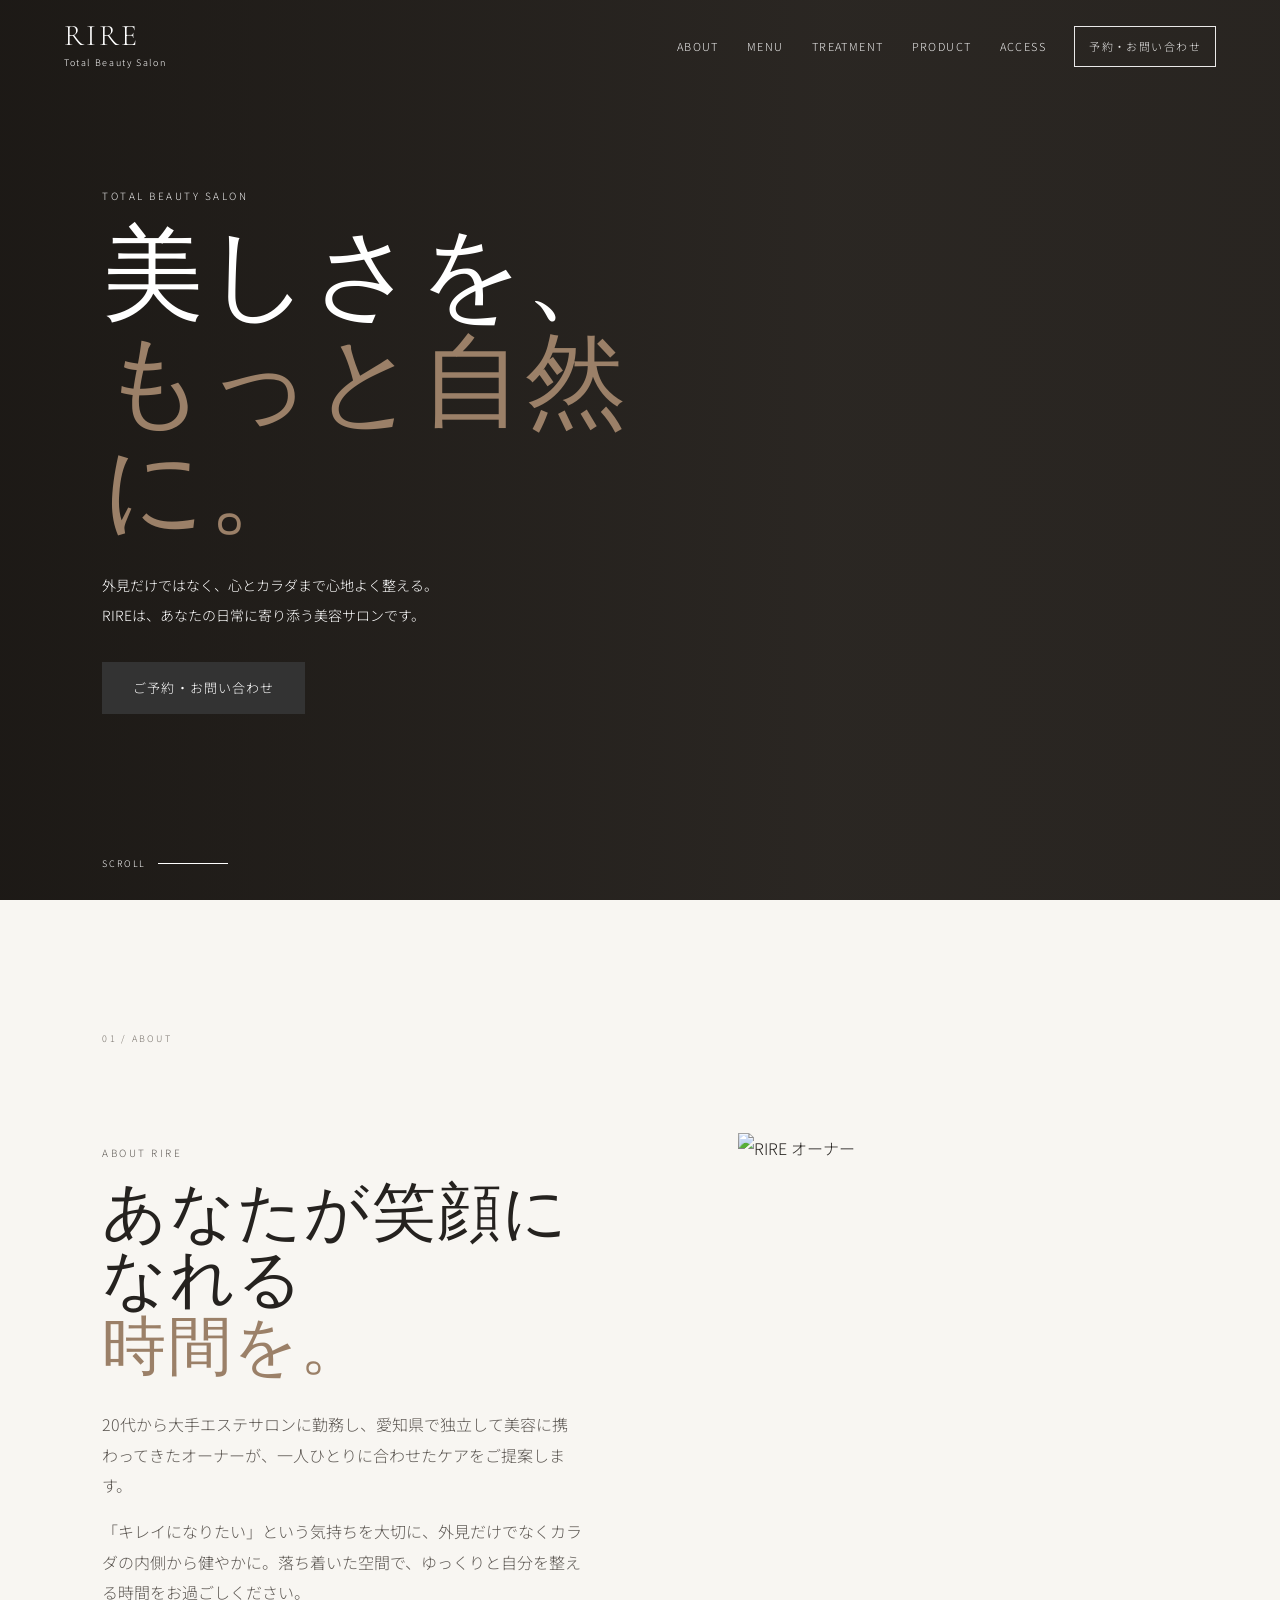
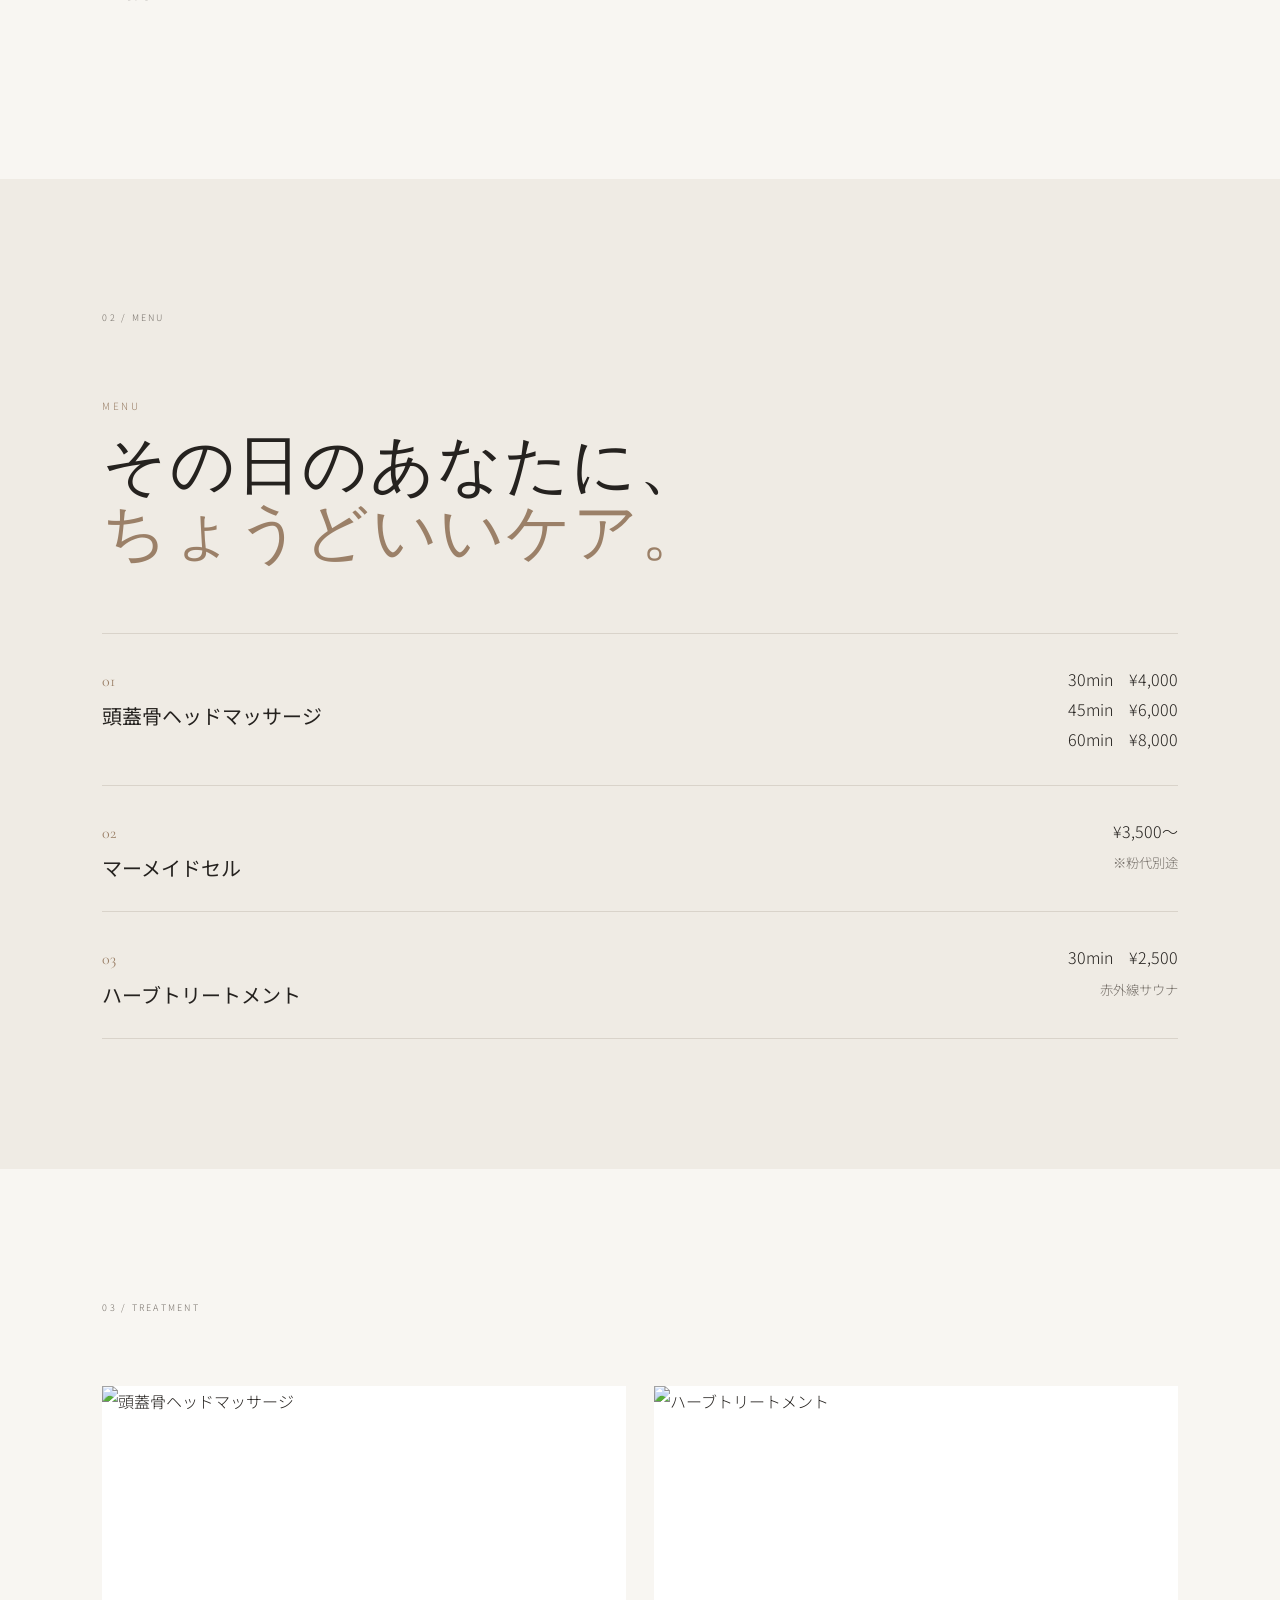
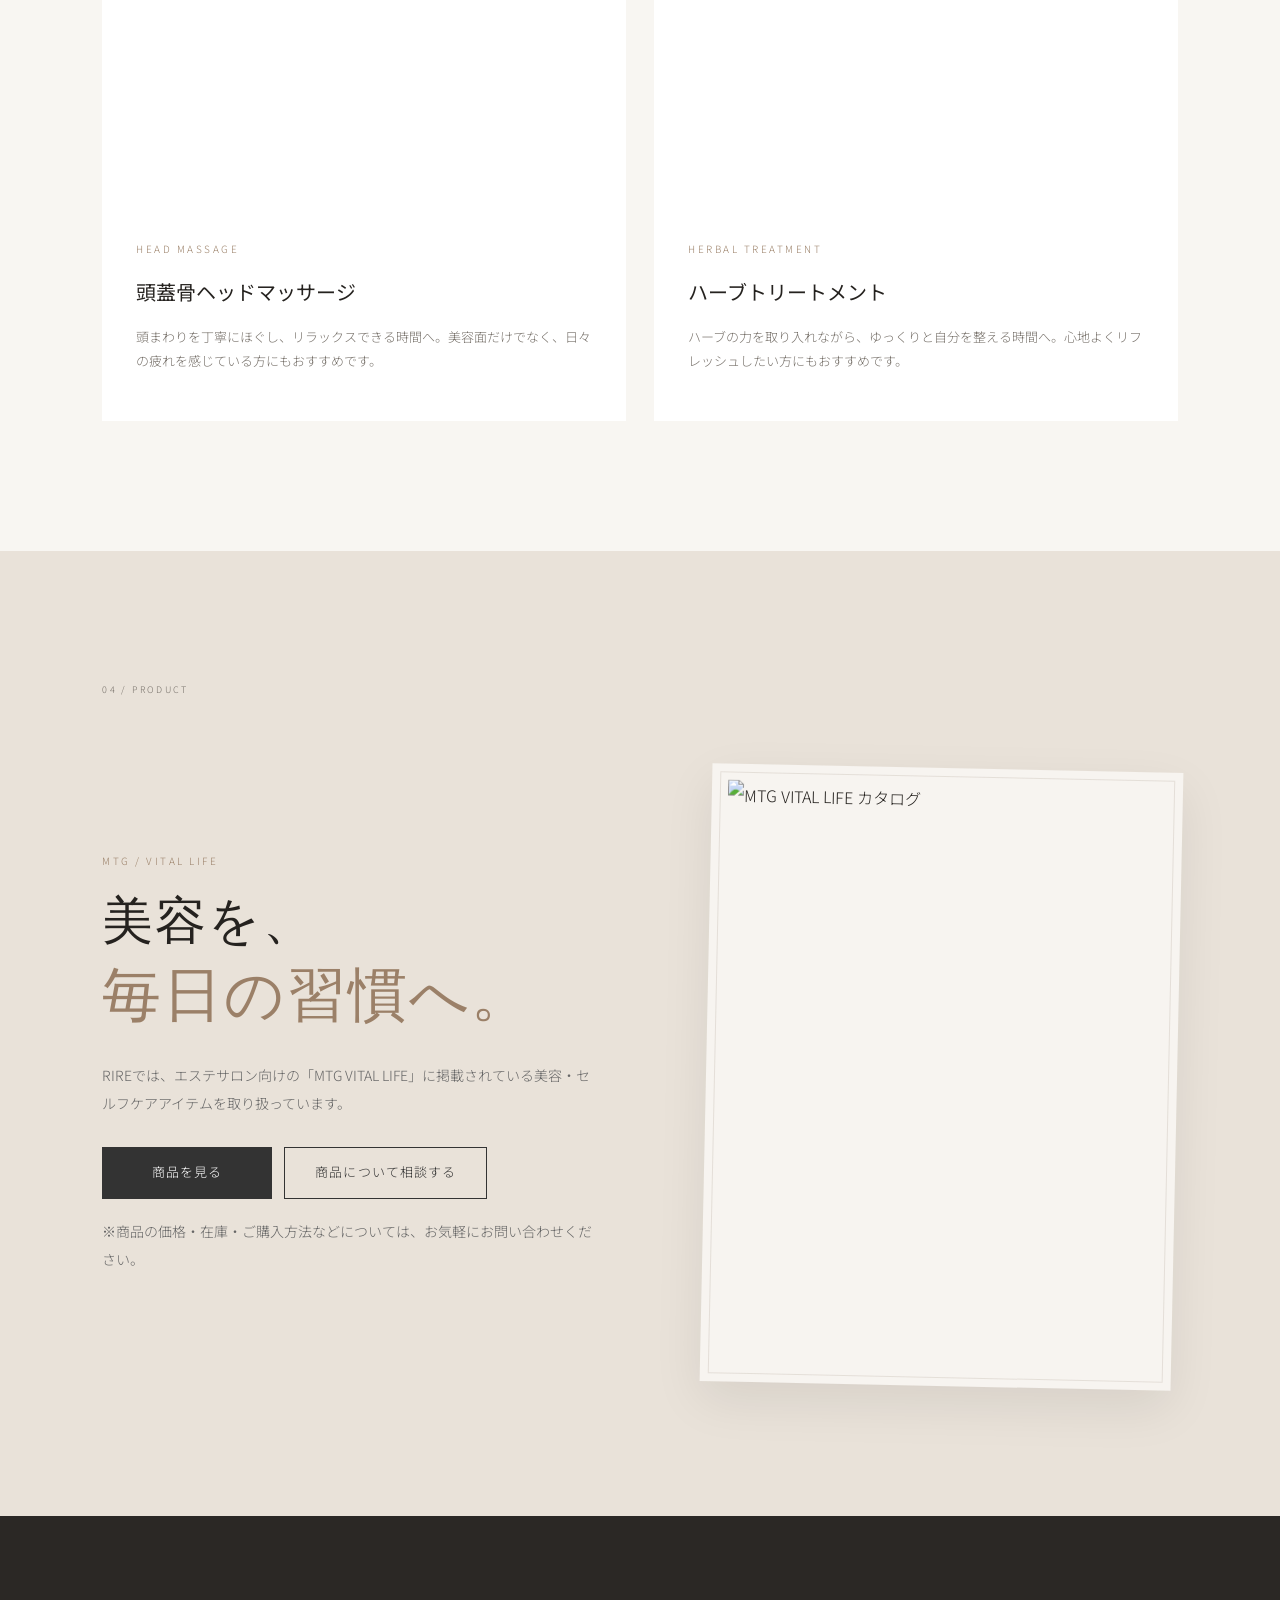
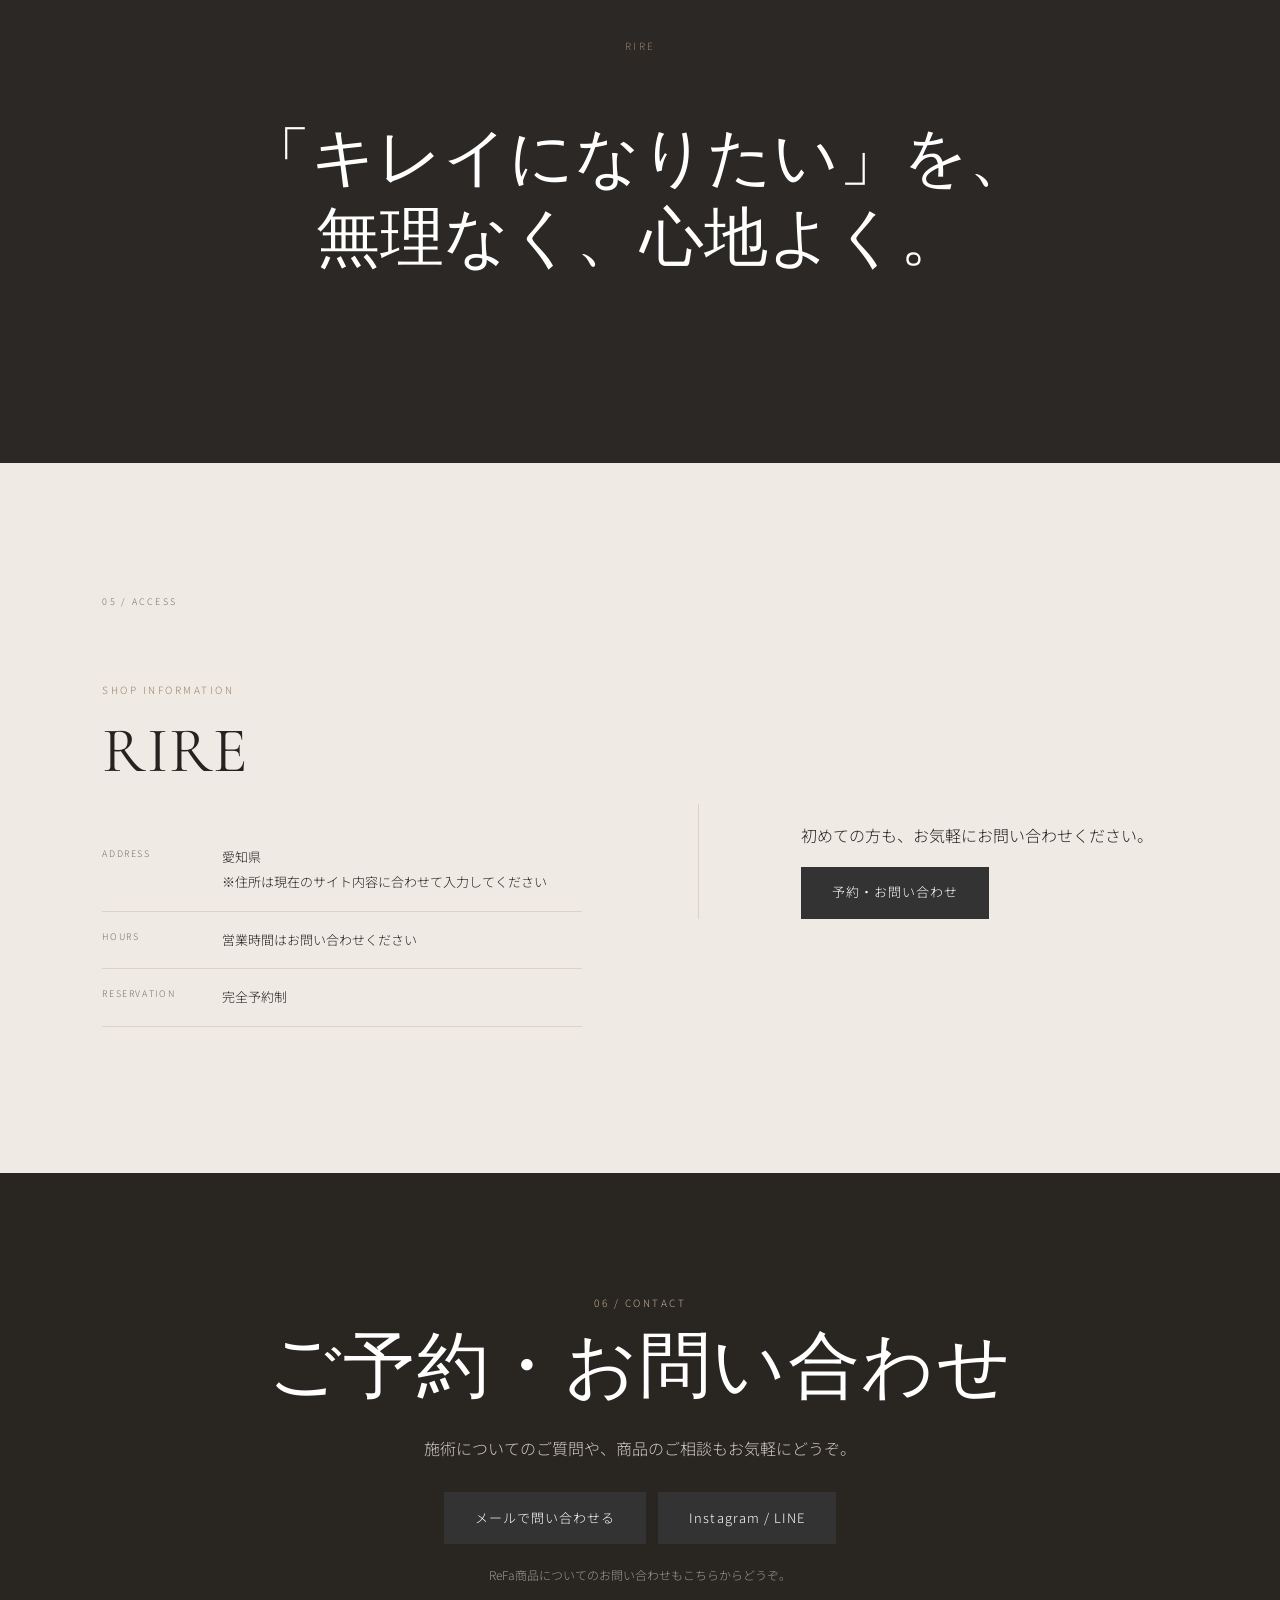
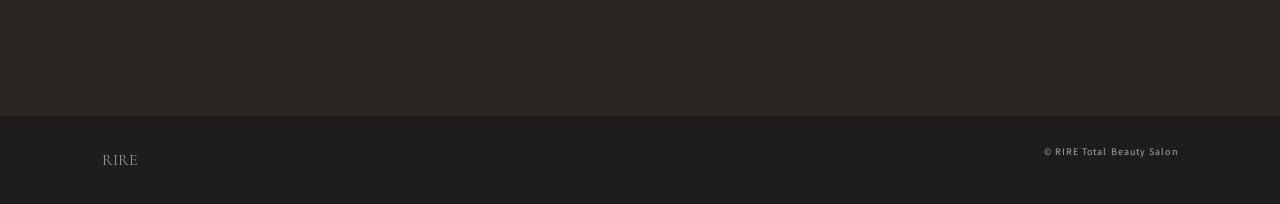
==== index.html @ d841b74e "Update index.html" ====
<!doctype html>
<html lang="ja">
<head>
  <meta charset="utf-8">
  <meta name="viewport" content="width=device-width, initial-scale=1">

  <meta name="description" content="RIRE Total Beauty Salon｜美容と健やかさを、日常の中へ。">

  <title>RIRE｜Total Beauty Salon</title>

  <link rel="preconnect" href="https://fonts.googleapis.com">
  <link rel="preconnect" href="https://fonts.gstatic.com" crossorigin>

  <link
    href="https://fonts.googleapis.com/css2?family=Cormorant+Garamond:wght@400;500;600&family=Noto+Sans+JP:wght@300;400;500;600&display=swap"
    rel="stylesheet"
  >

  <link rel="stylesheet" href="style.css">

  <style>
    /* =========================
       PRODUCT
    ========================= */

    .product-section {
      position: relative;
      overflow: hidden;
    }

    .product-hero {
      display: grid;
      grid-template-columns: 1fr 0.9fr;
      gap: 80px;
      align-items: center;
      margin-top: 60px;
    }

    .product-copy {
      max-width: 580px;
    }

    .product-copy h2 {
      margin: 14px 0 24px;
      font-size: clamp(34px, 4vw, 54px);
      line-height: 1.35;
      font-weight: 500;
      letter-spacing: 0.04em;
    }

    .product-copy h2 em {
      font-family: "Cormorant Garamond", serif;
      font-style: normal;
      font-size: 1.15em;
    }

    .product-copy > p:not(.eyebrow) {
      color: #666;
      line-height: 2;
      font-size: 14px;
      margin-bottom: 30px;
    }

    .product-actions {
      display: flex;
      flex-wrap: wrap;
      gap: 12px;
      margin-top: 28px;
    }

    .product-subnote {
      margin-top: 18px;
      color: #999;
      font-size: 12px;
      line-height: 1.8;
    }

    .catalog-frame {
      position: relative;
      padding: 16px;
      background: #f7f4f0;
      box-shadow: 0 18px 50px rgba(0,0,0,0.08);
    }

    .catalog-frame::before {
      content: "";
      position: absolute;
      inset: 8px;
      border: 1px solid rgba(120,100,80,0.15);
      pointer-events: none;
    }

    .catalog-frame img {
      display: block;
      width: 100%;
      height: auto;
    }

    /* =========================
       BUTTON
    ========================= */

    .button {
      display: inline-flex;
      align-items: center;
      justify-content: center;
      min-height: 52px;
      padding: 0 30px;
      border: 1px solid #333;
      background: #333;
      color: #fff;
      text-decoration: none;
      font-size: 13px;
      letter-spacing: 0.08em;
      transition:
        background 0.25s ease,
        color 0.25s ease,
        transform 0.25s ease,
        box-shadow 0.25s ease;
    }

    .button:hover {
      background: #fff;
      color: #333;
      transform: translateY(-2px);
      box-shadow: 0 8px 20px rgba(0,0,0,0.08);
    }

    .product-actions .button:first-child {
      min-width: 170px;
    }

    .product-actions .button-secondary {
      background: transparent;
      color: #333;
    }

    .product-actions .button-secondary:hover {
      background: #333;
      color: #fff;
    }

    /* =========================
       ACCESS / CONTACT
    ========================= */

    .contact-actions {
      display: flex;
      flex-wrap: wrap;
      gap: 12px;
      margin-top: 28px;
    }

    /* =========================
       HEADER
    ========================= */

    .header {
      transition:
        background 0.3s ease,
        box-shadow 0.3s ease;
    }

    .nav a {
      transition: opacity 0.2s ease;
    }

    .nav a:hover {
      opacity: 0.55;
    }

    /* =========================
       MOBILE
    ========================= */

    @media (max-width: 768px) {

      .header {
        padding-left: 20px;
        padding-right: 20px;
      }

      .logo {
        font-size: 22px;
      }

      .logo span {
        font-size: 8px;
        letter-spacing: 0.12em;
      }

      .product-hero {
        grid-template-columns: 1fr;
        gap: 40px;
        margin-top: 40px;
      }

      .product-copy {
        max-width: none;
      }

      .product-copy h2 {
        font-size: 34px;
        line-height: 1.45;
      }

      .product-copy > p:not(.eyebrow) {
        font-size: 13px;
        line-height: 2;
      }

      .product-actions {
        flex-direction: column;
        width: 100%;
        gap: 10px;
      }

      .product-actions .button,
      .product-actions .button:first-child {
        width: 100%;
        min-width: 0;
      }

      .catalog-frame {
        padding: 10px;
      }

      .catalog-frame::before {
        inset: 5px;
      }

      .contact-actions {
        flex-direction: column;
        width: 100%;
      }

      .contact-actions .button {
        width: 100%;
      }
    }

    @media (max-width: 480px) {

      .product-copy h2 {
        font-size: 30px;
      }

      .product-subnote {
        font-size: 11px;
      }

      .catalog-frame {
        margin-left: -4px;
        margin-right: -4px;
      }
    }
  </style>
</head>

<body>

<header class="header">

  <a class="logo" href="#top">
    RIRE
    <span>Total Beauty Salon</span>
  </a>

  <button
    class="menu-toggle"
    aria-label="メニューを開く"
    aria-expanded="false"
  >
    MENU
  </button>

  <nav class="nav" aria-label="メインナビゲーション">
    <a href="#about">ABOUT</a>
    <a href="#menu">MENU</a>
    <a href="#treatment">TREATMENT</a>
    <a href="#product">PRODUCT</a>
    <a href="#access">ACCESS</a>
    <a class="nav-cta" href="#contact">予約・お問い合わせ</a>
  </nav>

</header>


<main id="top">

  <!-- HERO -->
  <section class="hero">

    <div class="hero-image"></div>
    <div class="hero-overlay"></div>

    <div class="hero-copy">

      <p class="eyebrow">
        TOTAL BEAUTY SALON
      </p>

      <h1>
        美しさを、<br>
        <em>もっと自然に。</em>
      </h1>

      <p class="hero-lead">
        外見だけではなく、心とカラダまで心地よく整える。<br>
        RIREは、あなたの日常に寄り添う美容サロンです。
      </p>

      <a class="button button-light" href="#contact">
        ご予約・お問い合わせ
      </a>

    </div>

    <div class="scroll">
      SCROLL
      <span></span>
    </div>

  </section>


  <!-- ABOUT -->
  <section id="about" class="section about">

    <div class="section-label">
      01 / ABOUT
    </div>

    <div class="about-grid">

      <div>

        <p class="eyebrow">
          ABOUT RIRE
        </p>

        <h2>
          あなたが笑顔になれる<br>
          <em>時間を。</em>
        </h2>

        <p>
          20代から大手エステサロンに勤務し、愛知県で独立して美容に携わってきたオーナーが、一人ひとりに合わせたケアをご提案します。
        </p>

        <p>
          「キレイになりたい」という気持ちを大切に、外見だけでなくカラダの内側から健やかに。落ち着いた空間で、ゆっくりと自分を整える時間をお過ごしください。
        </p>

      </div>

      <figure class="about-photo">
        <img
          src="https://haruka0225.github.io/rire_homepage1/assets/img/me.jpg"
          alt="RIRE オーナー"
        >
      </figure>

    </div>

  </section>


  <!-- MENU -->
  <section id="menu" class="section section-soft">

    <div class="section-label">
      02 / MENU
    </div>

    <div class="section-heading">

      <p class="eyebrow">
        MENU
      </p>

      <h2>
        その日のあなたに、<br>
        <em>ちょうどいいケア。</em>
      </h2>

    </div>


    <div class="menu-list">

      <article class="menu-item">

        <div>
          <span>01</span>

          <h3>
            頭蓋骨ヘッドマッサージ
          </h3>
        </div>

        <p>
          30min　¥4,000<br>
          45min　¥6,000<br>
          60min　¥8,000
        </p>

      </article>


      <article class="menu-item">

        <div>
          <span>02</span>

          <h3>
            マーメイドセル
          </h3>
        </div>

        <p>
          ¥3,500〜<br>
          <small>
            ※粉代別途
          </small>
        </p>

      </article>


      <article class="menu-item">

        <div>
          <span>03</span>

          <h3>
            ハーブトリートメント
          </h3>
        </div>

        <p>
          30min　¥2,500<br>
          <small>
            赤外線サウナ
          </small>
        </p>

      </article>

    </div>

  </section>


  <!-- TREATMENT -->
  <section id="treatment" class="section">

    <div class="section-label">
      03 / TREATMENT
    </div>


    <div class="treatment-grid">

      <article class="treatment-card">

        <img
          src="https://haruka0225.github.io/rire_homepage1/assets/img/head.JPG"
          alt="頭蓋骨ヘッドマッサージ"
        >

        <div class="card-body">

          <p class="eyebrow">
            HEAD MASSAGE
          </p>

          <h3>
            頭蓋骨ヘッドマッサージ
          </h3>

          <p>
            頭まわりを丁寧にほぐし、リラックスできる時間へ。美容面だけでなく、日々の疲れを感じている方にもおすすめです。
          </p>

        </div>

      </article>


      <article class="treatment-card">

        <img
          src="https://haruka0225.github.io/rire_homepage1/assets/img/sauna.jpg"
          alt="ハーブトリートメント"
        >

        <div class="card-body">

          <p class="eyebrow">
            HERBAL TREATMENT
          </p>

          <h3>
            ハーブトリートメント
          </h3>

          <p>
            ハーブの力を取り入れながら、ゆっくりと自分を整える時間へ。心地よくリフレッシュしたい方にもおすすめです。
          </p>

        </div>

      </article>

    </div>

  </section>


  <!-- PRODUCT -->
  <section id="product" class="section product-section">

    <div class="section-label">
      04 / PRODUCT
    </div>


    <div class="product-hero">

      <div class="product-copy">

        <p class="eyebrow">
          MTG / VITAL LIFE
        </p>

        <h2>
          美容を、<br>
          <em>毎日の習慣へ。</em>
        </h2>

        <p>
          RIREでは、エステサロン向けの「MTG VITAL LIFE」に掲載されている美容・セルフケアアイテムを取り扱っています。
        </p>


        <div class="product-actions">

          <a
            class="button"
            href="product.html"
          >
            商品を見る
          </a>

          <a
            class="button button-secondary"
            href="#contact"
          >
            商品について相談する
          </a>

        </div>


        <p class="product-subnote">
          ※商品の価格・在庫・ご購入方法などについては、お気軽にお問い合わせください。
        </p>

      </div>


      <div class="catalog-frame">

        <img
          src="assets/vital-life-catalog.jpg"
          alt="MTG VITAL LIFE カタログ"
        >

      </div>

    </div>

  </section>


  <!-- STATEMENT -->
  <section class="statement">

    <div class="statement-inner">

      <p class="eyebrow">
        RIRE
      </p>

      <p>
        「キレイになりたい」を、<br>
        無理なく、心地よく。
      </p>

    </div>

  </section>


  <!-- ACCESS -->
  <section id="access" class="section section-soft">

    <div class="section-label">
      05 / ACCESS
    </div>


    <div class="access-grid">

      <div>

        <p class="eyebrow">
          SHOP INFORMATION
        </p>

        <h2>
          RIRE
        </h2>

        <dl>

          <div>

            <dt>
              ADDRESS
            </dt>

            <dd>
              愛知県<br>
              ※住所は現在のサイト内容に合わせて入力してください
            </dd>

          </div>


          <div>

            <dt>
              HOURS
            </dt>

            <dd>
              営業時間はお問い合わせください
            </dd>

          </div>


          <div>

            <dt>
              RESERVATION
            </dt>

            <dd>
              完全予約制
            </dd>

          </div>

        </dl>

      </div>


      <div class="access-note">

        <p>
          初めての方も、お気軽にお問い合わせください。
        </p>

        <a
          class="button"
          href="#contact"
        >
          予約・お問い合わせ
        </a>

      </div>

    </div>

  </section>


  <!-- CONTACT -->
  <section id="contact" class="contact">

    <div class="contact-inner">

      <p class="eyebrow">
        06 / CONTACT
      </p>

      <h2>
        ご予約・お問い合わせ
      </h2>

      <p>
        施術についてのご質問や、商品のご相談もお気軽にどうぞ。
      </p>


      <div class="contact-actions">

        <a
          class="button button-light"
          href="mailto:"
        >
          メールで問い合わせる
        </a>

        <a
          class="button button-outline-light"
          href="#"
        >
          Instagram / LINE
        </a>

      </div>


      <p style="
        margin-top:20px;
        font-size:12px;
        line-height:1.8;
        opacity:0.7;
      ">
        ReFa商品についてのお問い合わせもこちらからどうぞ。
      </p>

    </div>

  </section>

</main>


<footer>

  <div>
    RIRE
  </div>

  <small>
    © RIRE Total Beauty Salon
  </small>

</footer>


<script src="script.js"></script>

</body>
</html>
---- style.css ----
/* RIRE redesign — 2026 */
:root{
  --ink:#25221f;
  --muted:#77716a;
  --paper:#f8f6f2;
  --soft:#efebe4;
  --line:#d9d3ca;
  --accent:#9b8068;
  --white:#fff;
  --serif:"Cormorant Garamond",serif;
  --sans:"Noto Sans JP",sans-serif;
}
*{box-sizing:border-box}
html{scroll-behavior:smooth}
body{margin:0;color:var(--ink);background:var(--paper);font-family:var(--sans);font-weight:300;line-height:1.9}
a{color:inherit;text-decoration:none}
img{display:block;max-width:100%}
.header{position:fixed;z-index:20;top:0;left:0;width:100%;padding:24px 5vw;display:flex;align-items:center;justify-content:space-between;color:#fff;transition:.35s}
.header.scrolled,.header-solid{background:rgba(248,246,242,.96);color:var(--ink);box-shadow:0 1px 0 rgba(0,0,0,.05)}
.logo{font-family:var(--serif);font-size:30px;letter-spacing:.08em;line-height:.8}
.logo span{display:block;font:300 9px var(--sans);letter-spacing:.18em;margin-top:8px}
.nav{display:flex;align-items:center;gap:28px;font-size:11px;letter-spacing:.13em}
.nav a{opacity:.9}
.nav-cta{border:1px solid currentColor;padding:9px 14px}
.menu-toggle{display:none;background:none;border:0;font:inherit;letter-spacing:.12em}
.hero{height:100svh;min-height:650px;position:relative;display:flex;align-items:center;overflow:hidden;background:#2d2925}
.hero-image{position:absolute;inset:0;background-image:url("https://haruka0225.github.io/rire_homepage1/assets/img/me.jpg");background-size:cover;background-position:center 25%;filter:saturate(.82)}
.hero-overlay{position:absolute;inset:0;background:linear-gradient(90deg,rgba(20,17,14,.65),rgba(20,17,14,.1) 65%,rgba(20,17,14,.18))}
.hero-copy{position:relative;color:#fff;width:min(720px,88vw);margin-left:8vw}
.eyebrow{font-size:10px;letter-spacing:.25em;color:var(--accent);margin:0 0 18px}
.hero .eyebrow{color:#eee}
h1,h2{font-family:var(--serif);font-weight:400;line-height:1.05;letter-spacing:.02em}
h1{font-size:clamp(56px,8vw,110px);margin:0 0 26px}
h2{font-size:clamp(42px,5vw,68px);margin:0 0 28px}
h3{font-size:20px;font-weight:400;line-height:1.35}
em{font-style:normal;color:var(--accent)}
.hero-lead{font-size:14px;line-height:2.1;margin-bottom:32px}
.button{display:inline-block;border:1px solid var(--ink);padding:13px 24px;font-size:11px;letter-spacing:.16em;transition:.25s}
.button:hover{background:var(--ink);color:#fff}
.button-light{border-color:#fff;color:#fff}
.button-light:hover{background:#fff;color:var(--ink)}
.button-outline-light{border-color:rgba(255,255,255,.7);color:#fff}
.scroll{position:absolute;bottom:28px;left:8vw;color:#fff;font-size:9px;letter-spacing:.2em;display:flex;gap:12px;align-items:center}
.scroll span{width:70px;height:1px;background:#fff}
.section{padding:130px 8vw}
.section-soft{background:var(--soft)}
.section-label{font-size:9px;letter-spacing:.25em;color:var(--muted);margin-bottom:70px}
.about-grid,.product-hero,.access-grid{display:grid;grid-template-columns:1fr 1fr;gap:9vw;align-items:center}
.about-grid p{max-width:580px;color:#5e5954}
.about-photo img{width:100%;aspect-ratio:4/5;object-fit:cover}
.section-heading{max-width:760px;margin-bottom:65px}
.section-heading>p:last-child{color:var(--muted);font-size:13px}
.menu-list{border-top:1px solid var(--line)}
.menu-item{display:flex;justify-content:space-between;gap:30px;padding:30px 0;border-bottom:1px solid var(--line)}
.menu-item span{font:16px var(--serif);color:var(--accent)}
.menu-item h3{margin:8px 0 0}
.menu-item p{margin:0;text-align:right}
.menu-item small{color:var(--muted)}
.treatment-grid{display:grid;grid-template-columns:1fr 1fr;gap:28px}
.treatment-card{background:#fff}
.treatment-card img{width:100%;aspect-ratio:1.25/1;object-fit:cover}
.card-body{padding:34px}
.card-body p:last-child{color:var(--muted);font-size:13px}
.product-section{background:#e9e2d9}
.product-copy p:not(.eyebrow){max-width:500px;color:#5e5954;margin-bottom:30px}
.catalog-frame{background:#fff;padding:12px;box-shadow:0 25px 60px rgba(50,40,30,.12);transform:rotate(1.2deg)}
.catalog-frame img{width:100%;aspect-ratio:3/4;object-fit:cover}
.statement{padding:120px 8vw;background:#2b2825;color:#fff}
.statement-inner{max-width:1000px;margin:auto;text-align:center}
.statement-inner p:last-child{font:400 clamp(34px,5vw,66px)/1.25 var(--serif)}
.access-grid dl{margin-top:45px}
.access-grid dl>div{display:grid;grid-template-columns:120px 1fr;padding:16px 0;border-bottom:1px solid var(--line)}
dt{font-size:9px;letter-spacing:.18em;color:var(--muted)}
dd{margin:0;font-size:13px}
.access-note{border-left:1px solid var(--line);padding-left:8vw}
.contact{padding:120px 8vw;background:#292622;color:#fff}
.contact-inner{max-width:760px;margin:auto;text-align:center}
.contact .eyebrow{color:#c5ad95}
.contact h2{font-size:clamp(42px,6vw,72px)}
.contact p:not(.eyebrow){color:#cfc8c0}
.contact-actions{display:flex;justify-content:center;gap:14px;margin-top:35px}
footer{display:flex;justify-content:space-between;padding:28px 8vw;background:#1f1d1b;color:#aaa;font-family:var(--serif)}
footer small{font:9px var(--sans);letter-spacing:.12em}
.product-page{background:#f7f4ef}
.product-cover{min-height:90vh;padding:150px 8vw 100px;display:grid;grid-template-columns:1fr .72fr;gap:8vw;align-items:center;background:#ece7df}
.product-cover h1{font-size:clamp(55px,7vw,100px)}
.product-cover>img{width:100%;max-height:720px;object-fit:cover;box-shadow:0 25px 70px rgba(50,40,30,.15)}
.product-grid{display:grid;grid-template-columns:repeat(3,1fr);gap:1px;background:var(--line);border:1px solid var(--line)}
.product-card{background:var(--paper);padding:38px;min-height:260px;display:flex;flex-direction:column}
.product-number{font:18px var(--serif);color:var(--accent)}
.product-card h3{margin:25px 0 12px}
.product-card p{font-size:12px;color:var(--muted)}
.detail-btn{margin-top:auto;align-self:flex-start;border:0;border-bottom:1px solid var(--ink);background:none;padding:8px 0;cursor:pointer;font:11px var(--sans);letter-spacing:.12em}
.product-cta{padding:100px 8vw;background:#2b2825;color:#fff;display:flex;justify-content:space-between;align-items:center;gap:40px}
.product-cta .eyebrow{color:#c5ad95}
.product-cta h2{font-size:clamp(40px,5vw,65px)}
.product-cta p:not(.eyebrow){color:#cfc8c0}
.modal{position:fixed;inset:0;background:rgba(20,18,16,.62);display:none;align-items:center;justify-content:center;padding:20px;z-index:50}
.modal.is-open{display:flex}
.modal-panel{position:relative;background:var(--paper);padding:55px;max-width:520px;width:100%}
.modal-close{position:absolute;right:18px;top:12px;border:0;background:none;font-size:28px;cursor:pointer}
@media(max-width:760px){
  .header{padding:20px 6vw}
  .menu-toggle{display:block;color:inherit}
  .nav{display:none;position:absolute;top:72px;left:0;width:100%;padding:25px 6vw;background:rgba(248,246,242,.98);color:var(--ink);flex-direction:column;align-items:flex-start}
  .nav.open{display:flex}
  .nav-visible{display:flex;position:static;background:none;flex-direction:row}
  .hero-copy{margin-left:6vw}
  .hero-lead{font-size:12px}
  .section{padding:90px 6vw}
  .section-label{margin-bottom:45px}
  .about-grid,.product-hero,.access-grid,.product-cover{grid-template-columns:1fr;gap:50px}
  .treatment-grid{grid-template-columns:1fr}
  .menu-item{display:block}
  .menu-item p{text-align:left;margin-top:10px}
  .access-note{border-left:0;border-top:1px solid var(--line);padding:40px 0 0}
  .contact-actions{flex-direction:column}
  .product-grid{grid-template-columns:1fr}
  .product-cta{display:block;padding:80px 6vw}
  .product-cta .button{margin-top:25px}
  .product-cover{padding:130px 6vw 80px}
  .product-cover>img{max-height:none}
  .modal-panel{padding:40px 25px}
}
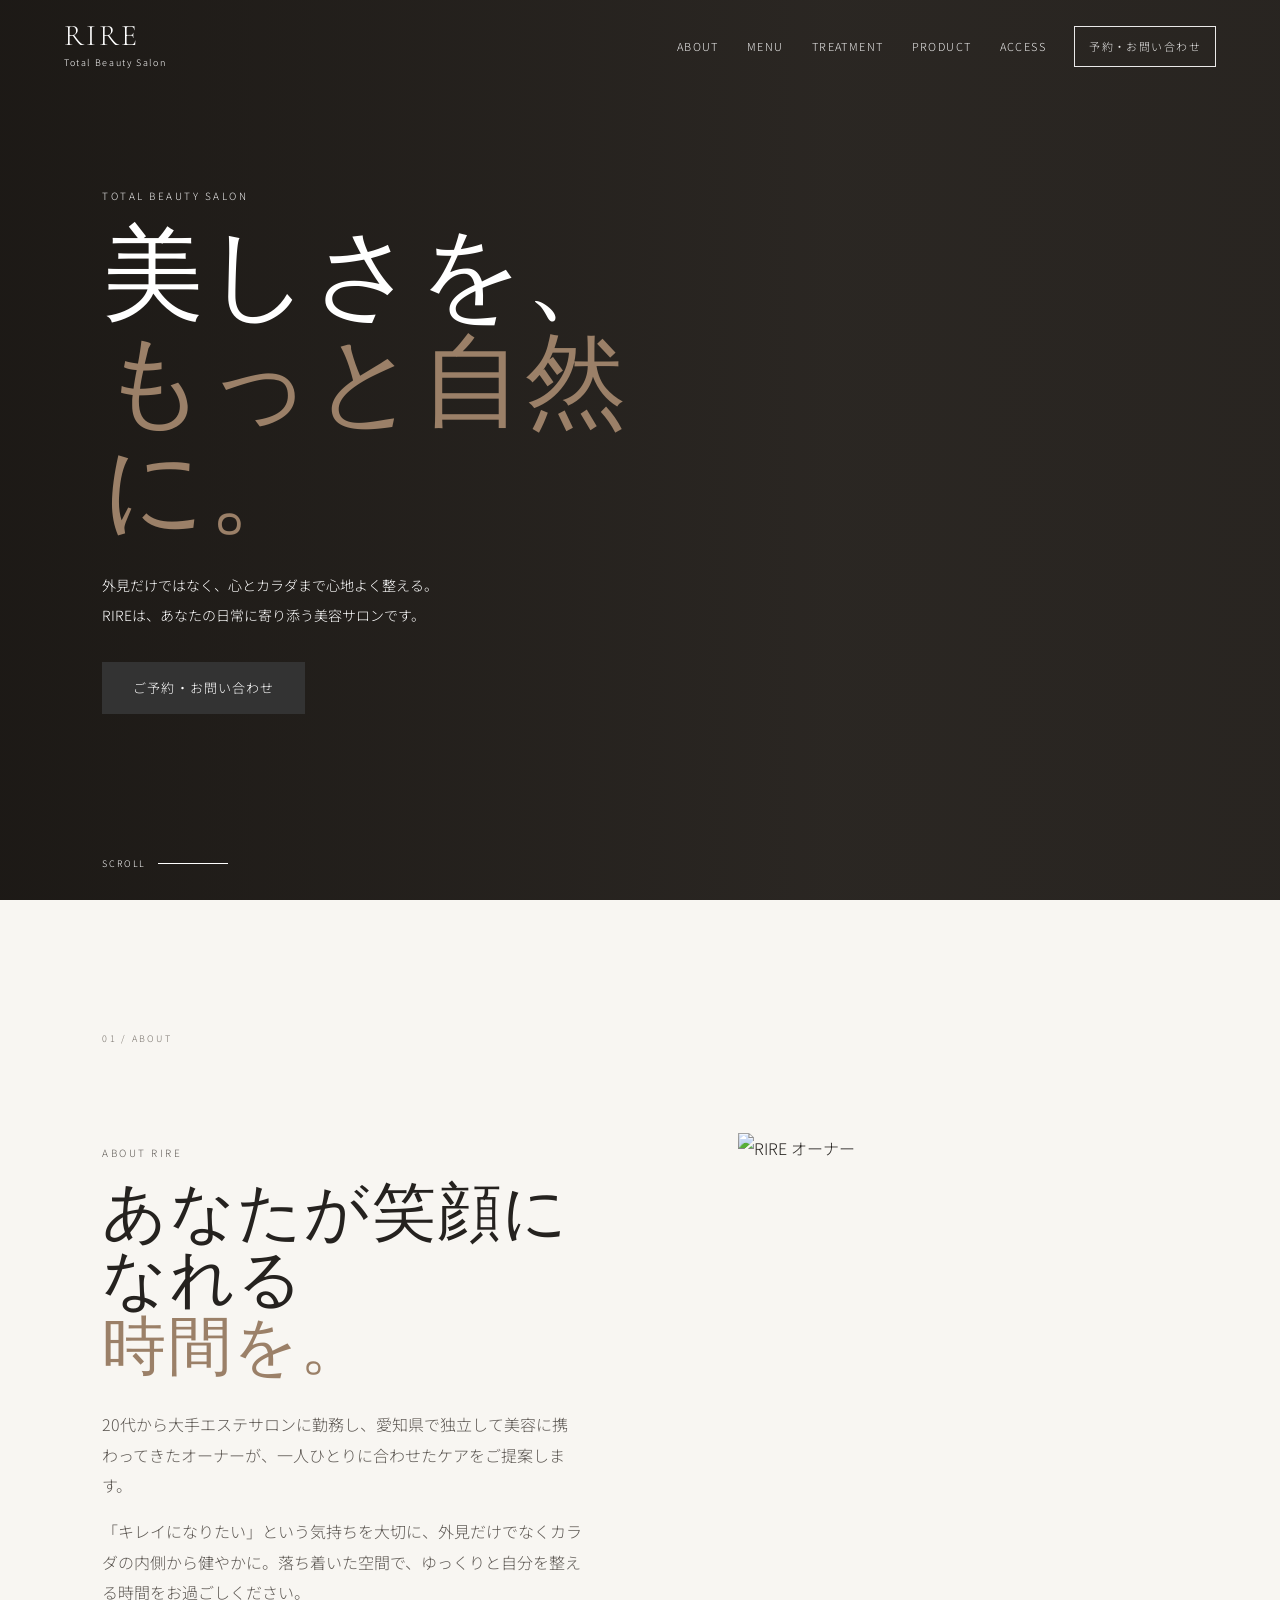
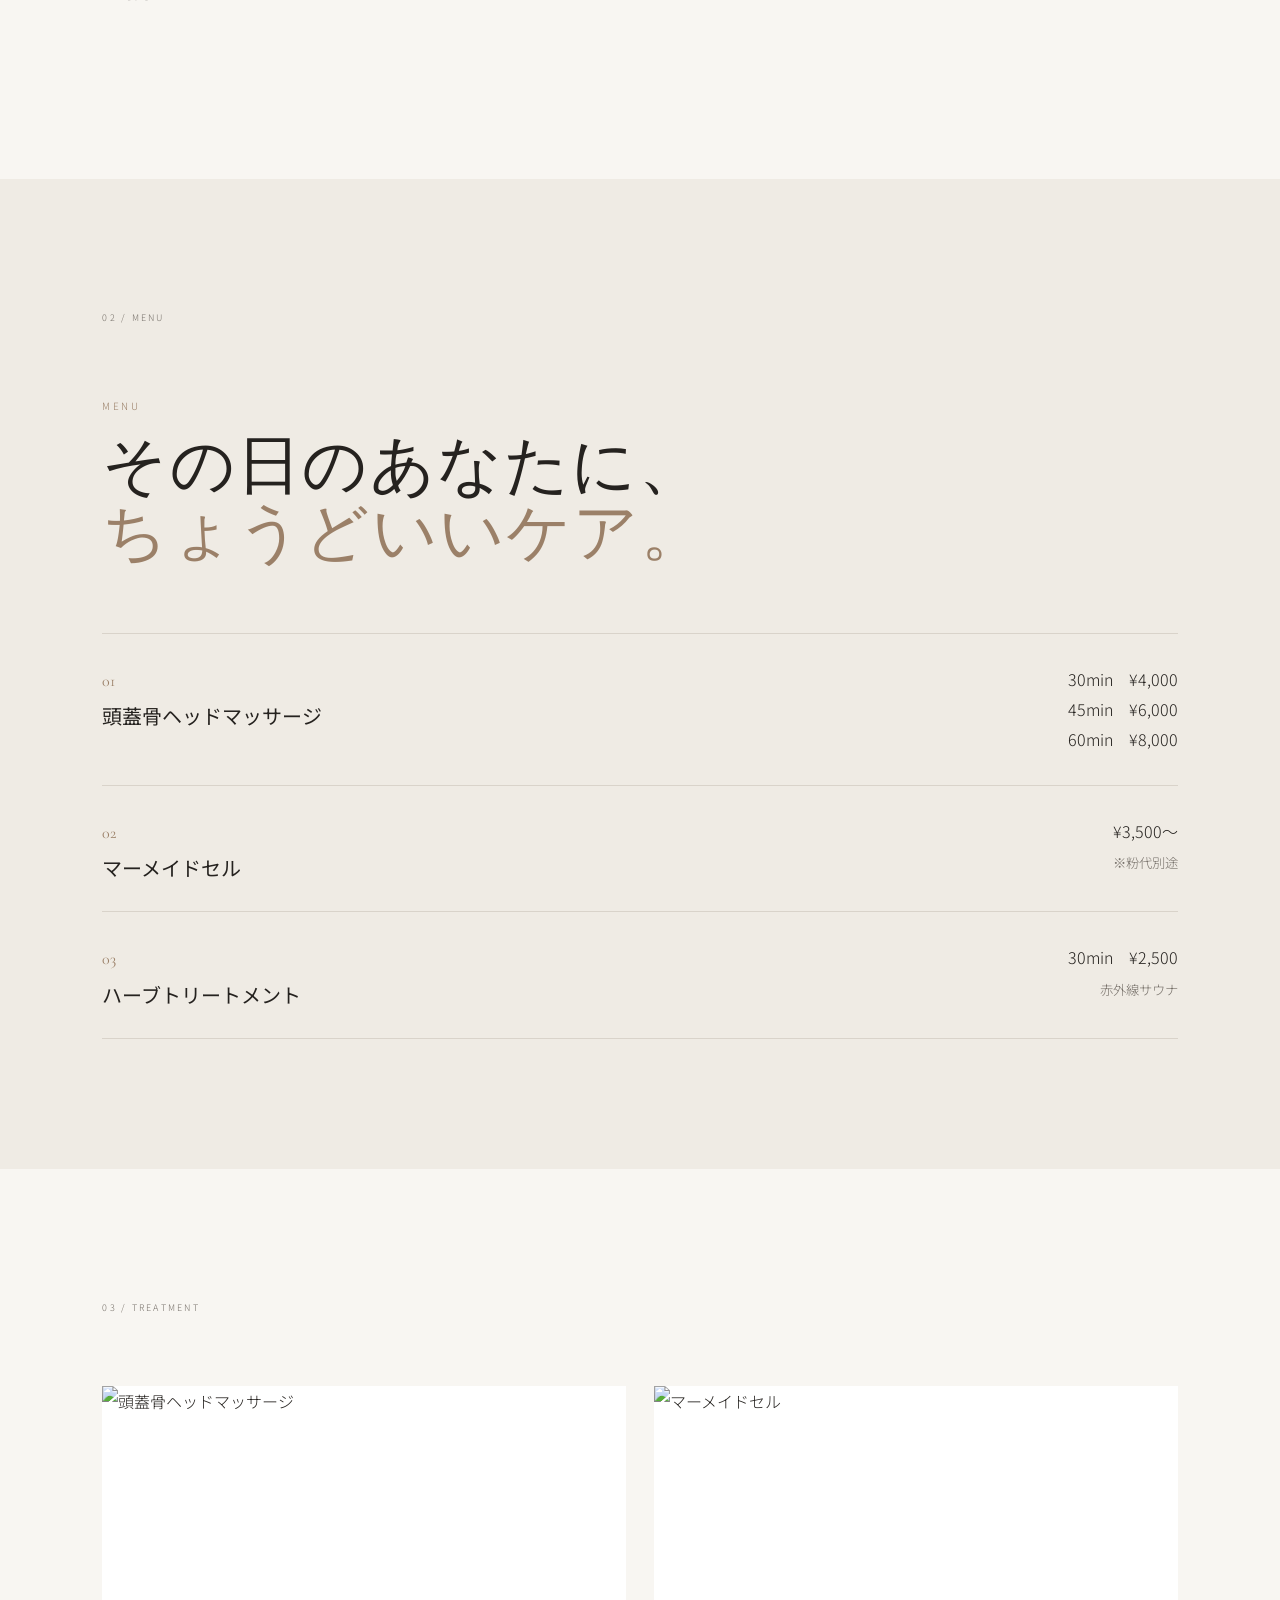
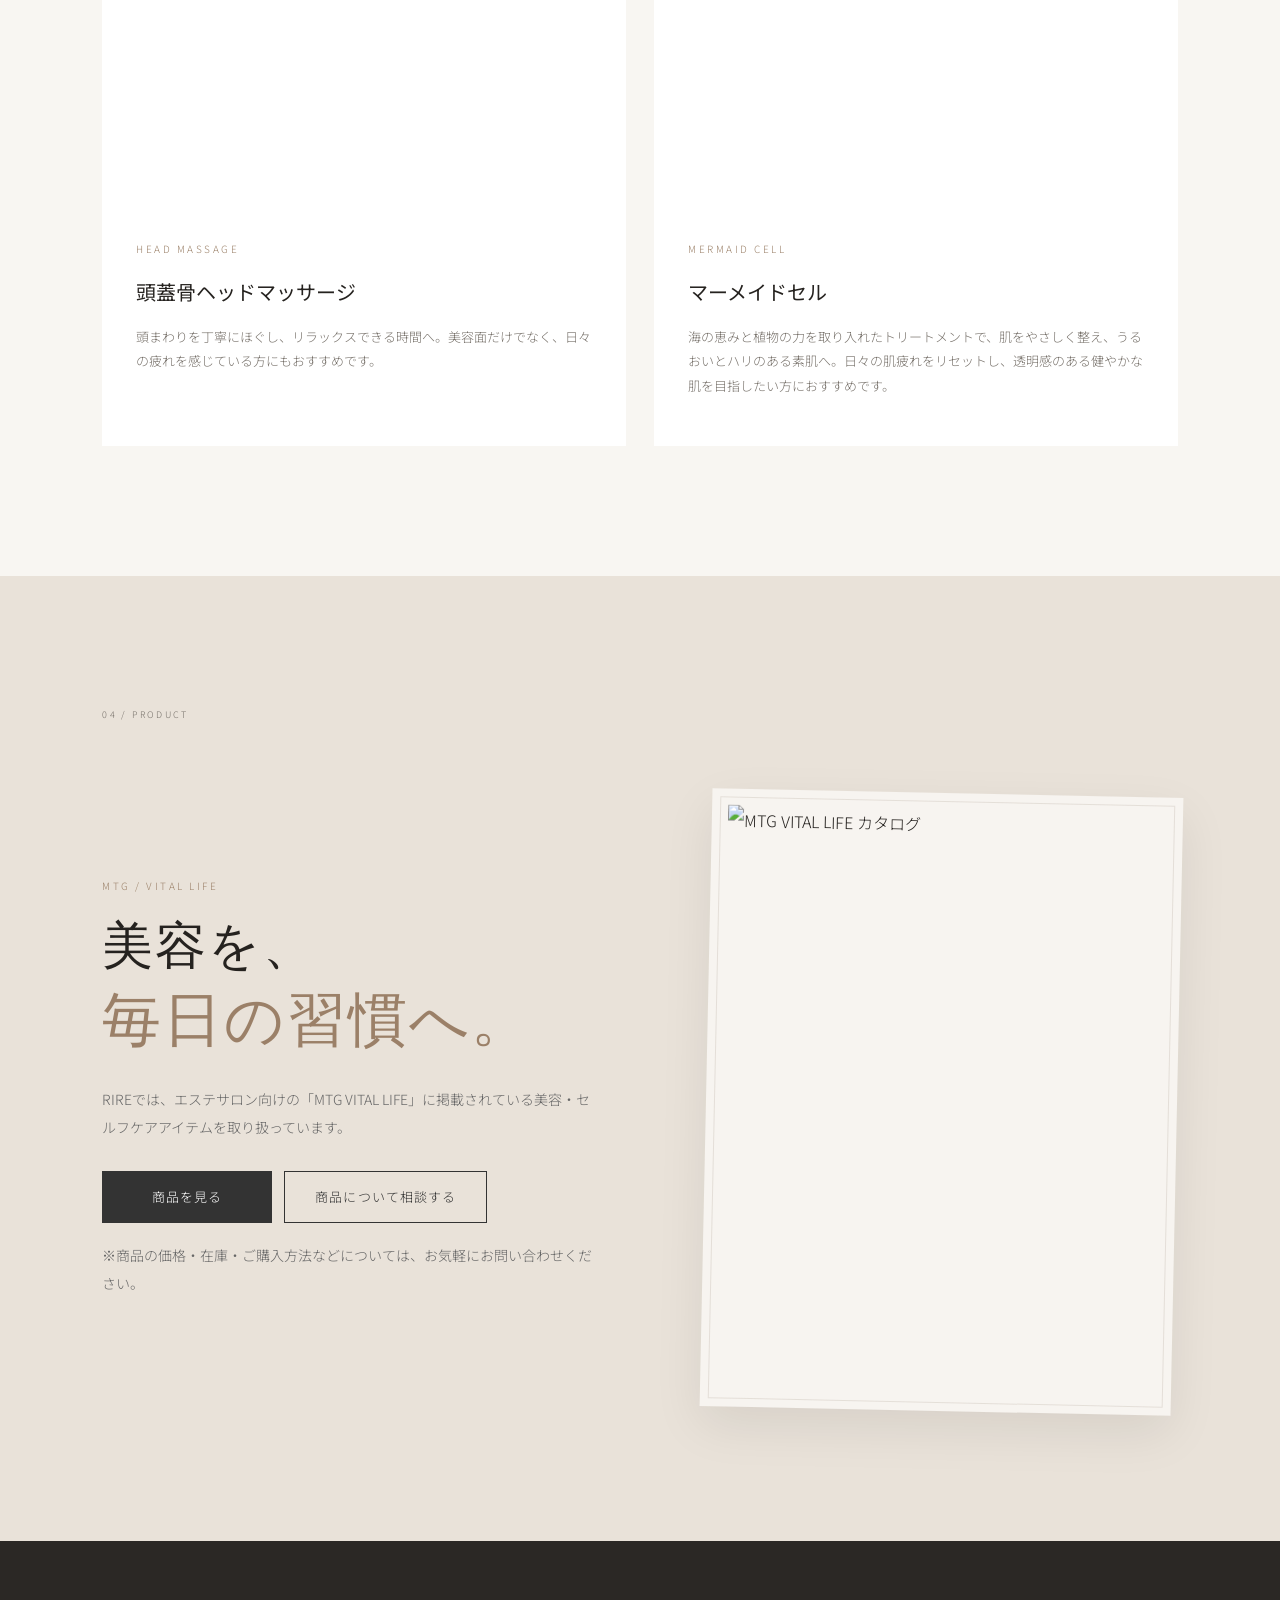
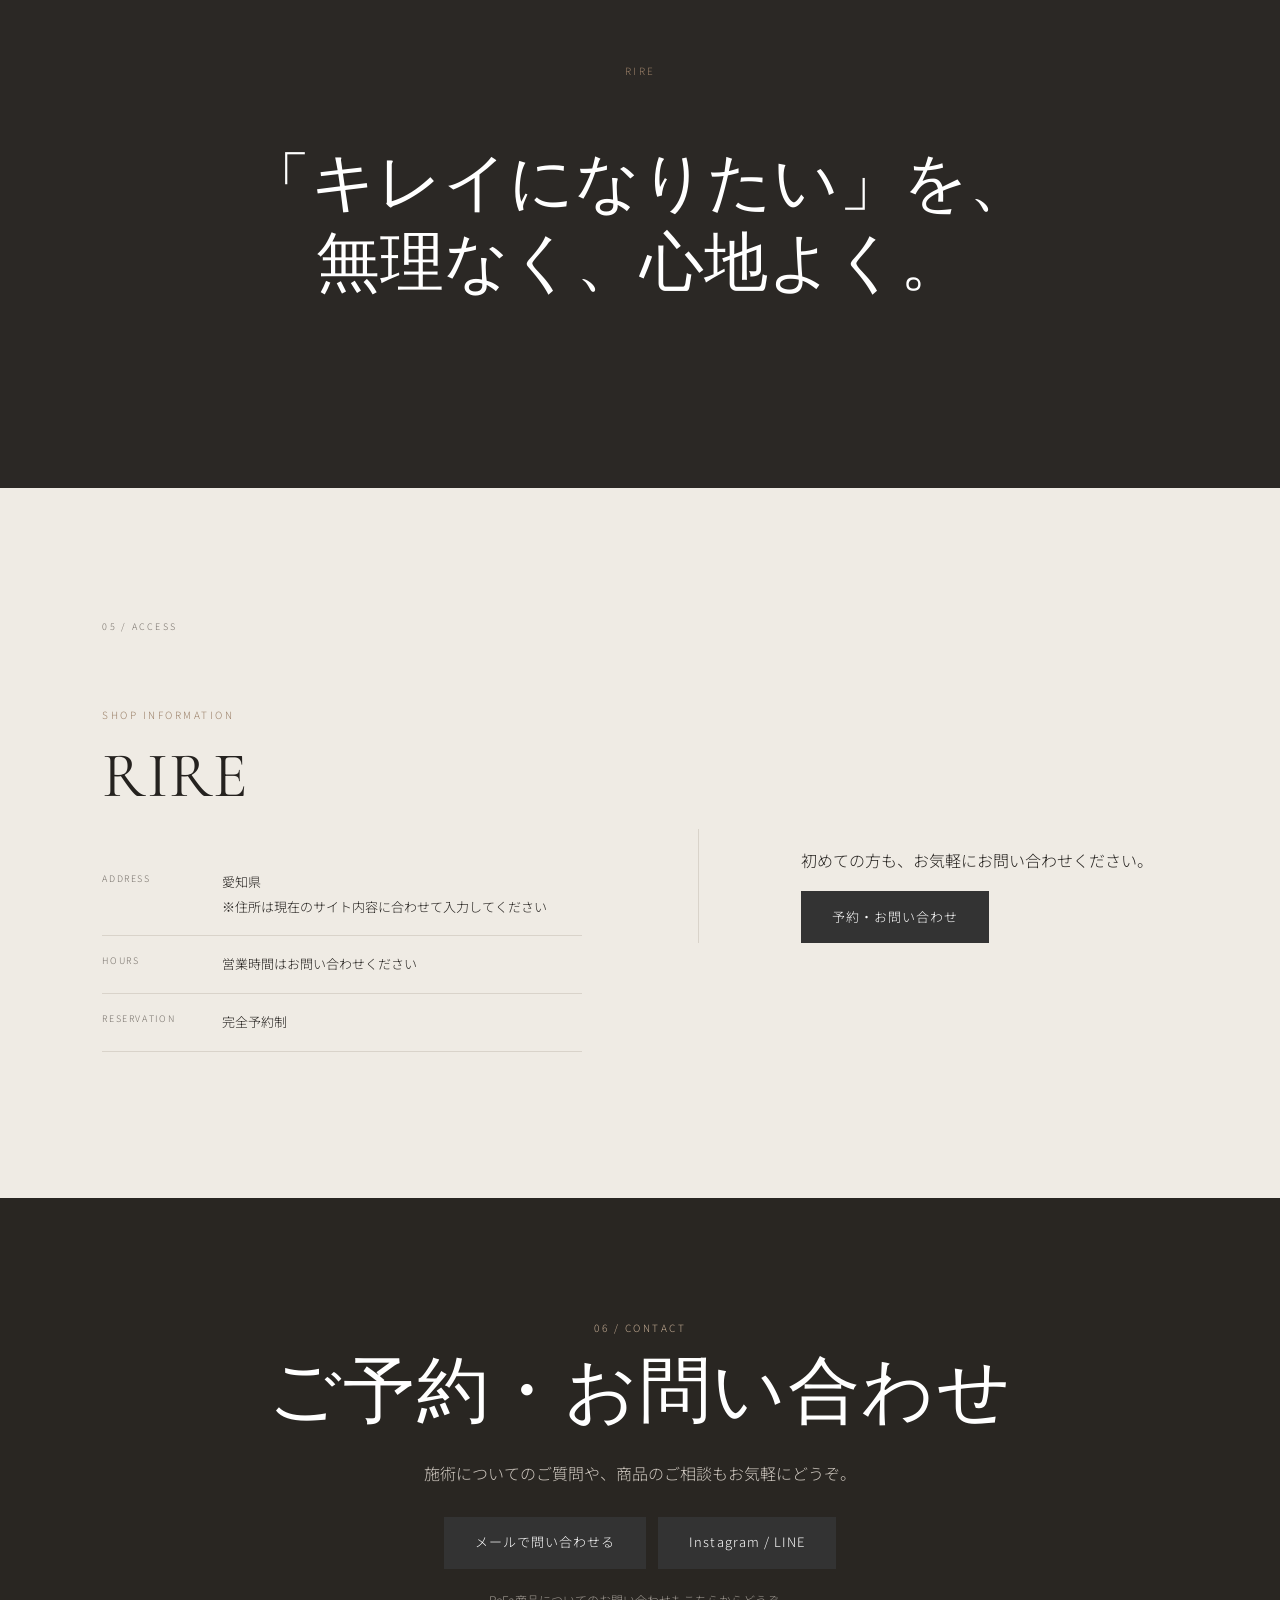
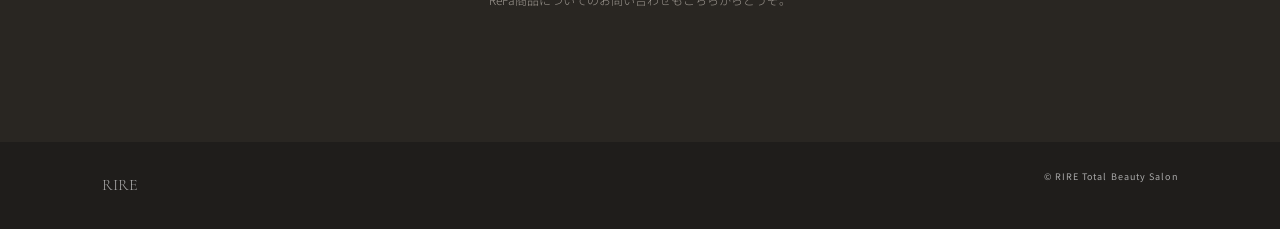
==== commit e23ba3ec: "Add files via upload" ====
--- a/index.html
+++ b/index.html
@@ -491,22 +491,22 @@
       <article class="treatment-card">
 
         <img
-          src="https://haruka0225.github.io/rire_homepage1/assets/img/sauna.jpg"
-          alt="ハーブトリートメント"
+          src="https://haruka0225.github.io/rire_homepage1/assets/img/mermaid-cell.jpeg"
+          alt="マーメイドセル"
         >
 
         <div class="card-body">
 
           <p class="eyebrow">
-            HERBAL TREATMENT
+            MERMAID CELL
           </p>
 
           <h3>
-            ハーブトリートメント
+            マーメイドセル
           </h3>
 
           <p>
-            ハーブの力を取り入れながら、ゆっくりと自分を整える時間へ。心地よくリフレッシュしたい方にもおすすめです。
+            海の恵みと植物の力を取り入れたトリートメントで、肌をやさしく整え、うるおいとハリのある素肌へ。日々の肌疲れをリセットし、透明感のある健やかな肌を目指したい方におすすめです。
           </p>
 
         </div>
@@ -758,4 +758,4 @@
 <script src="script.js"></script>
 
 </body>
-</html>
+</html>
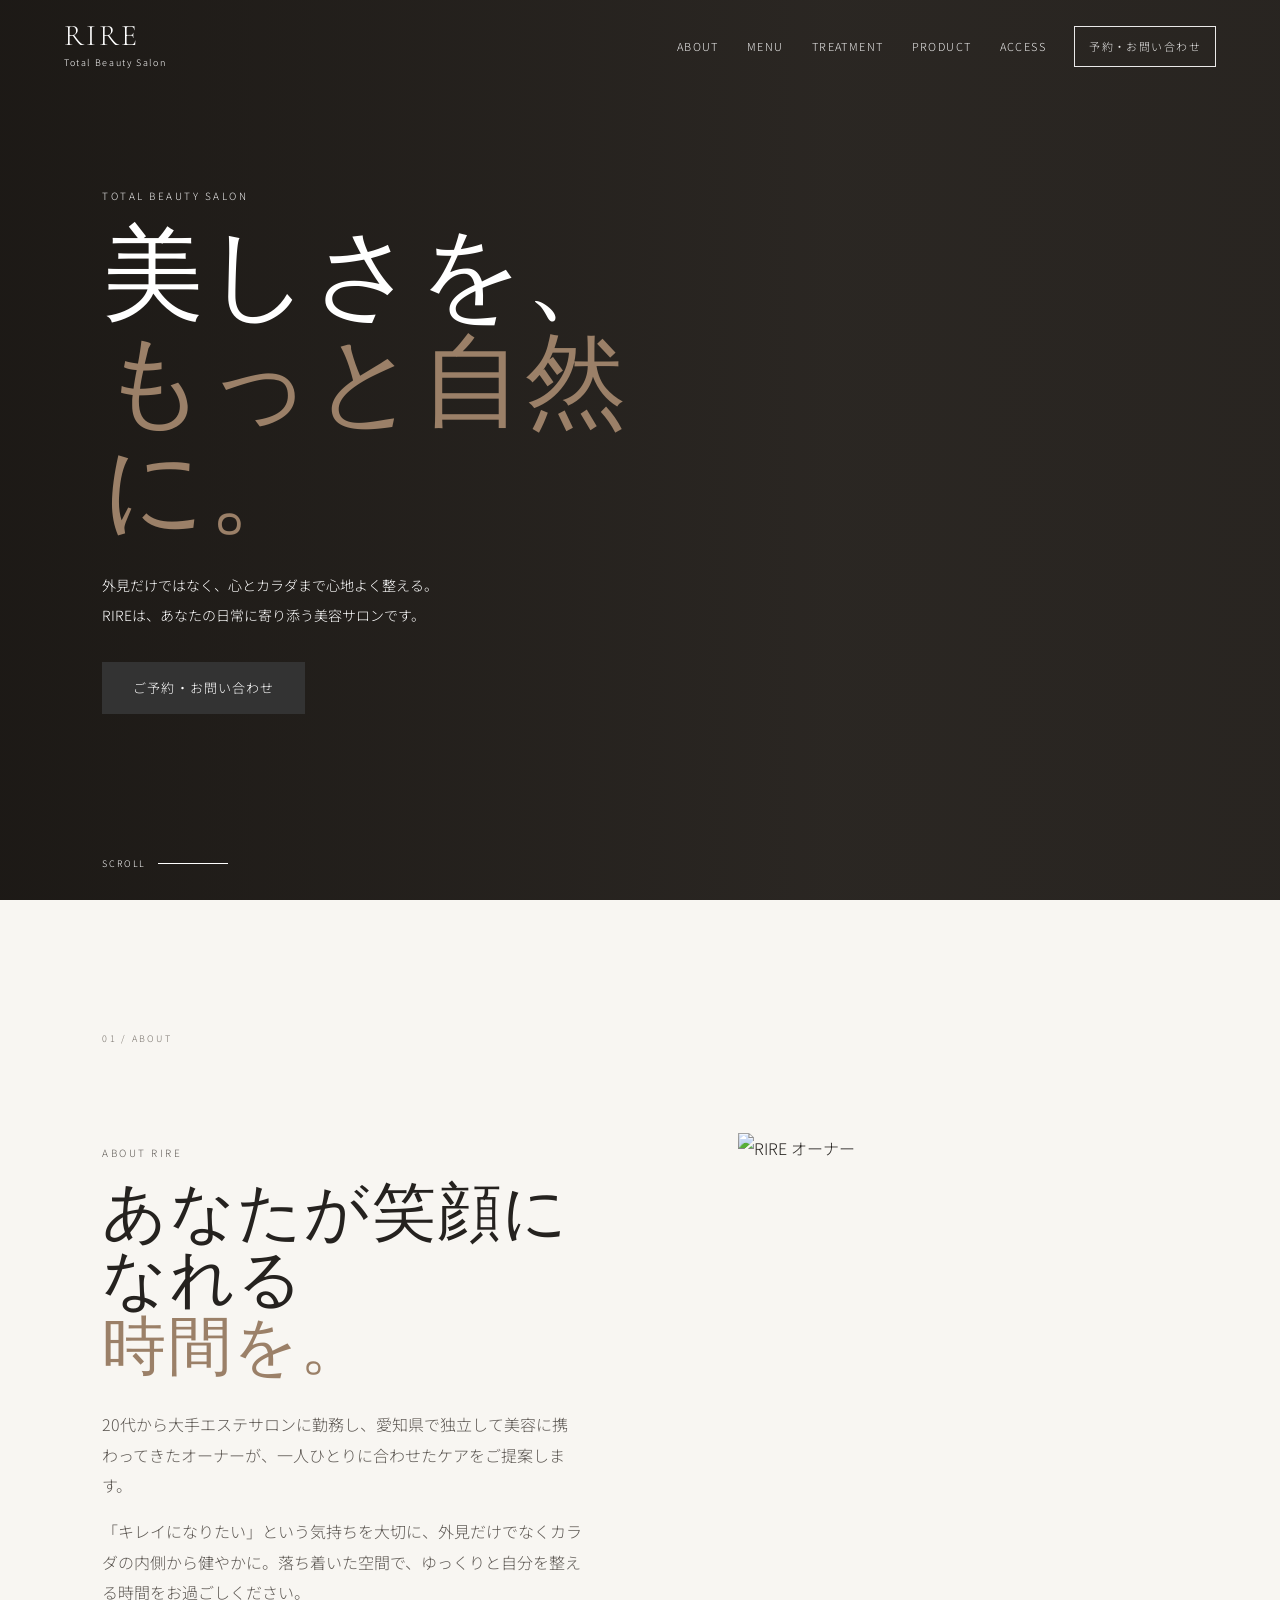
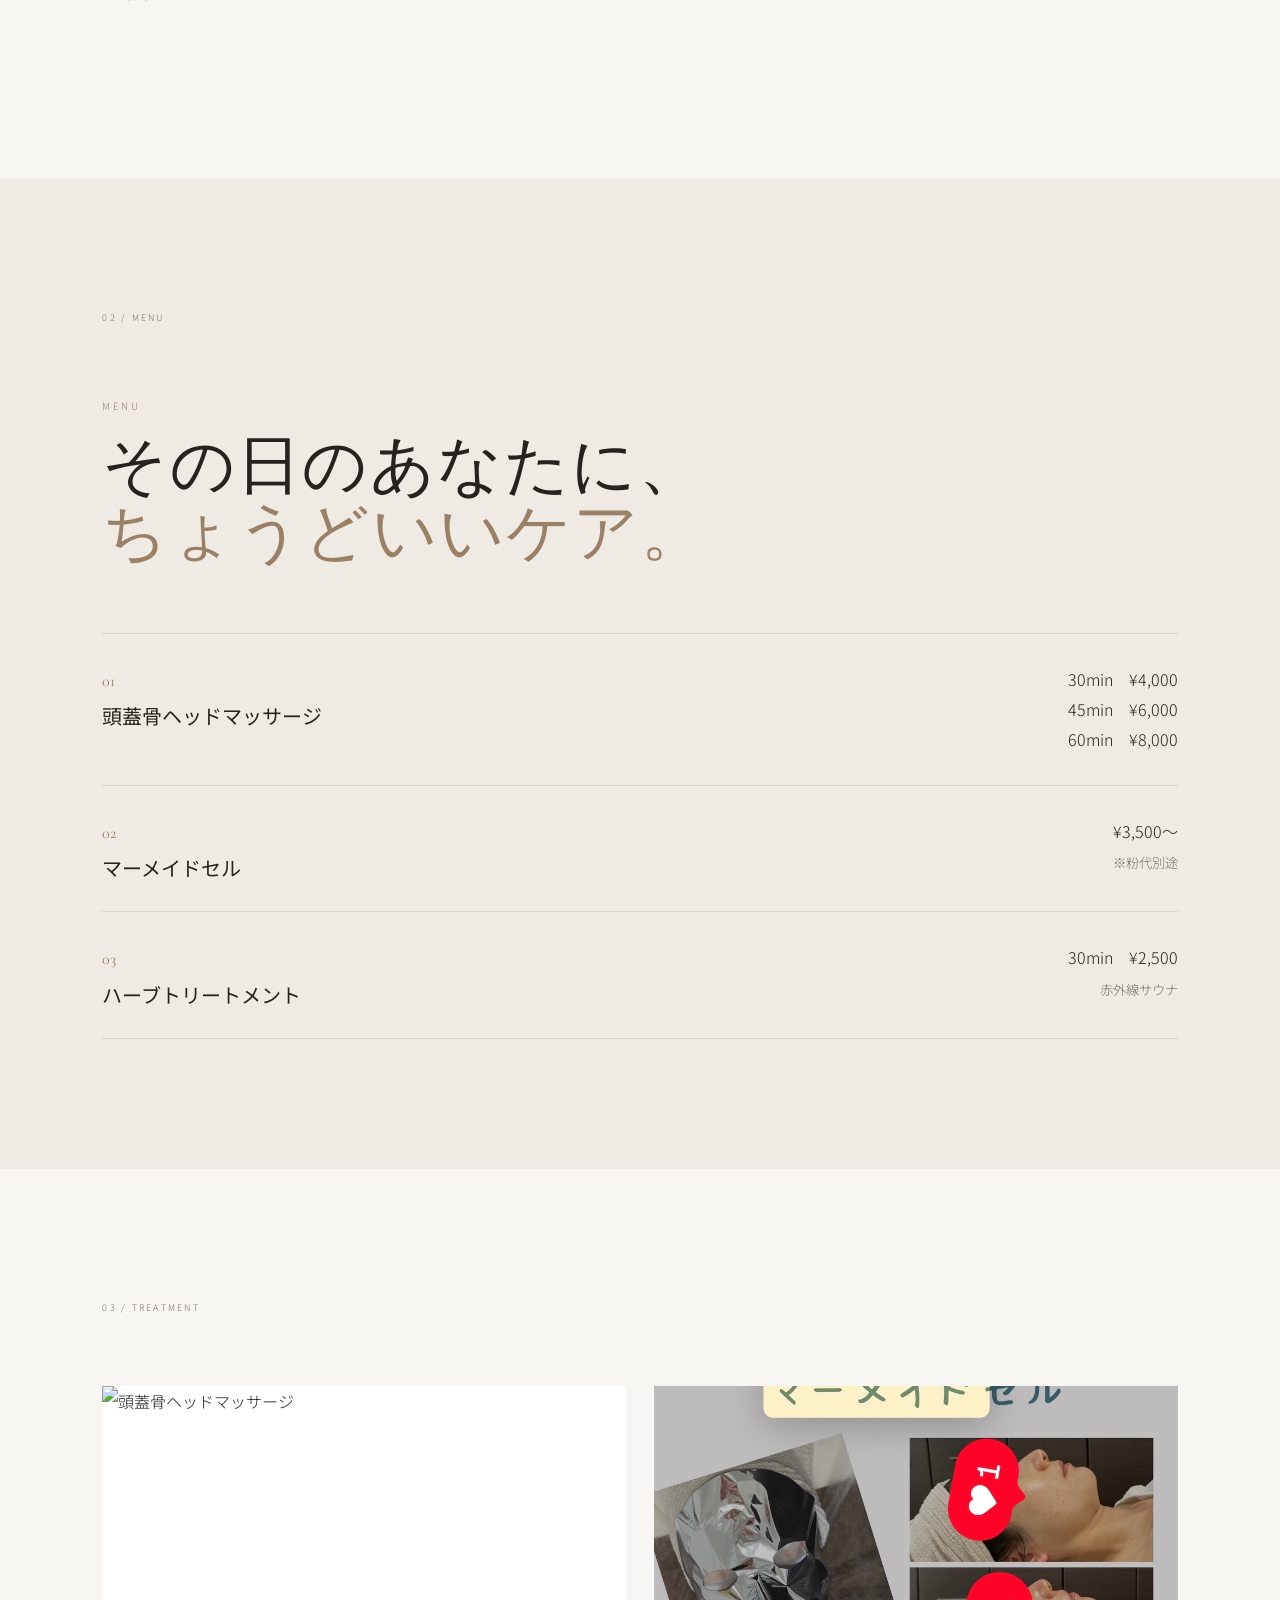
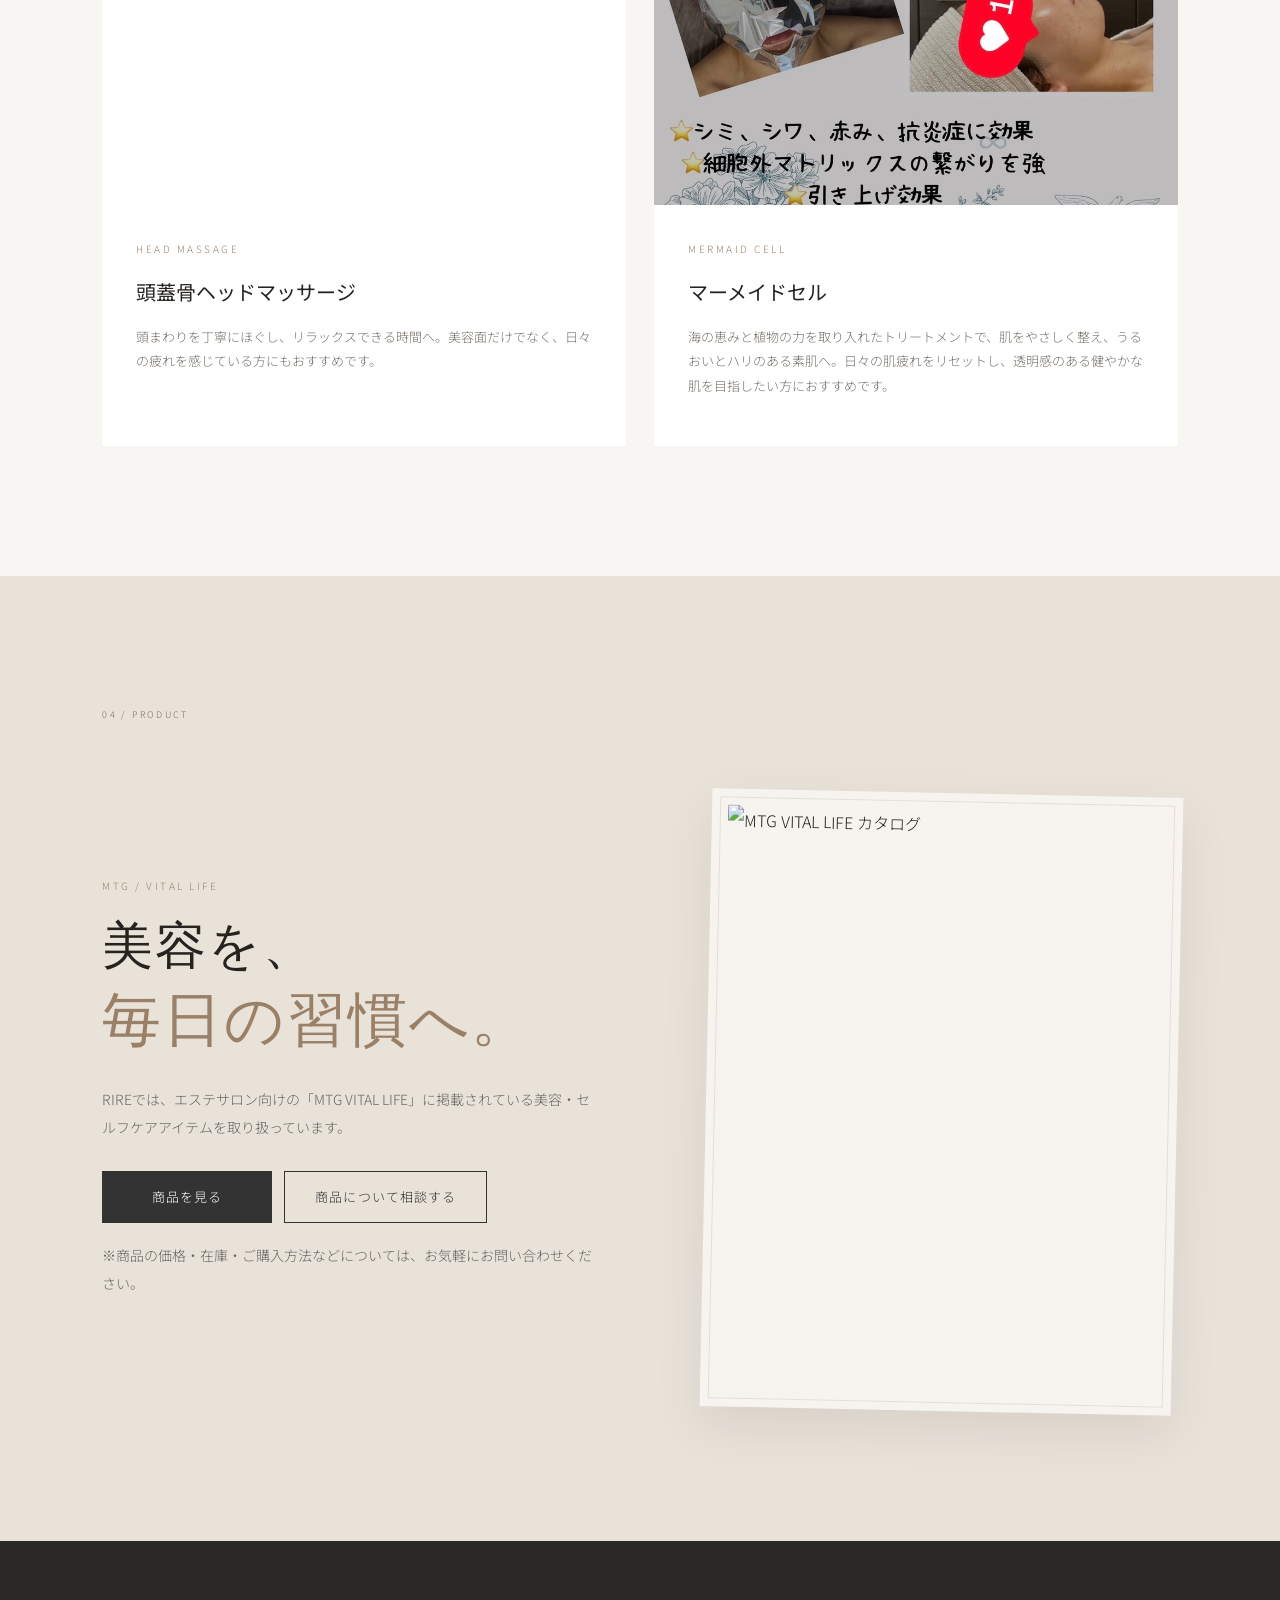
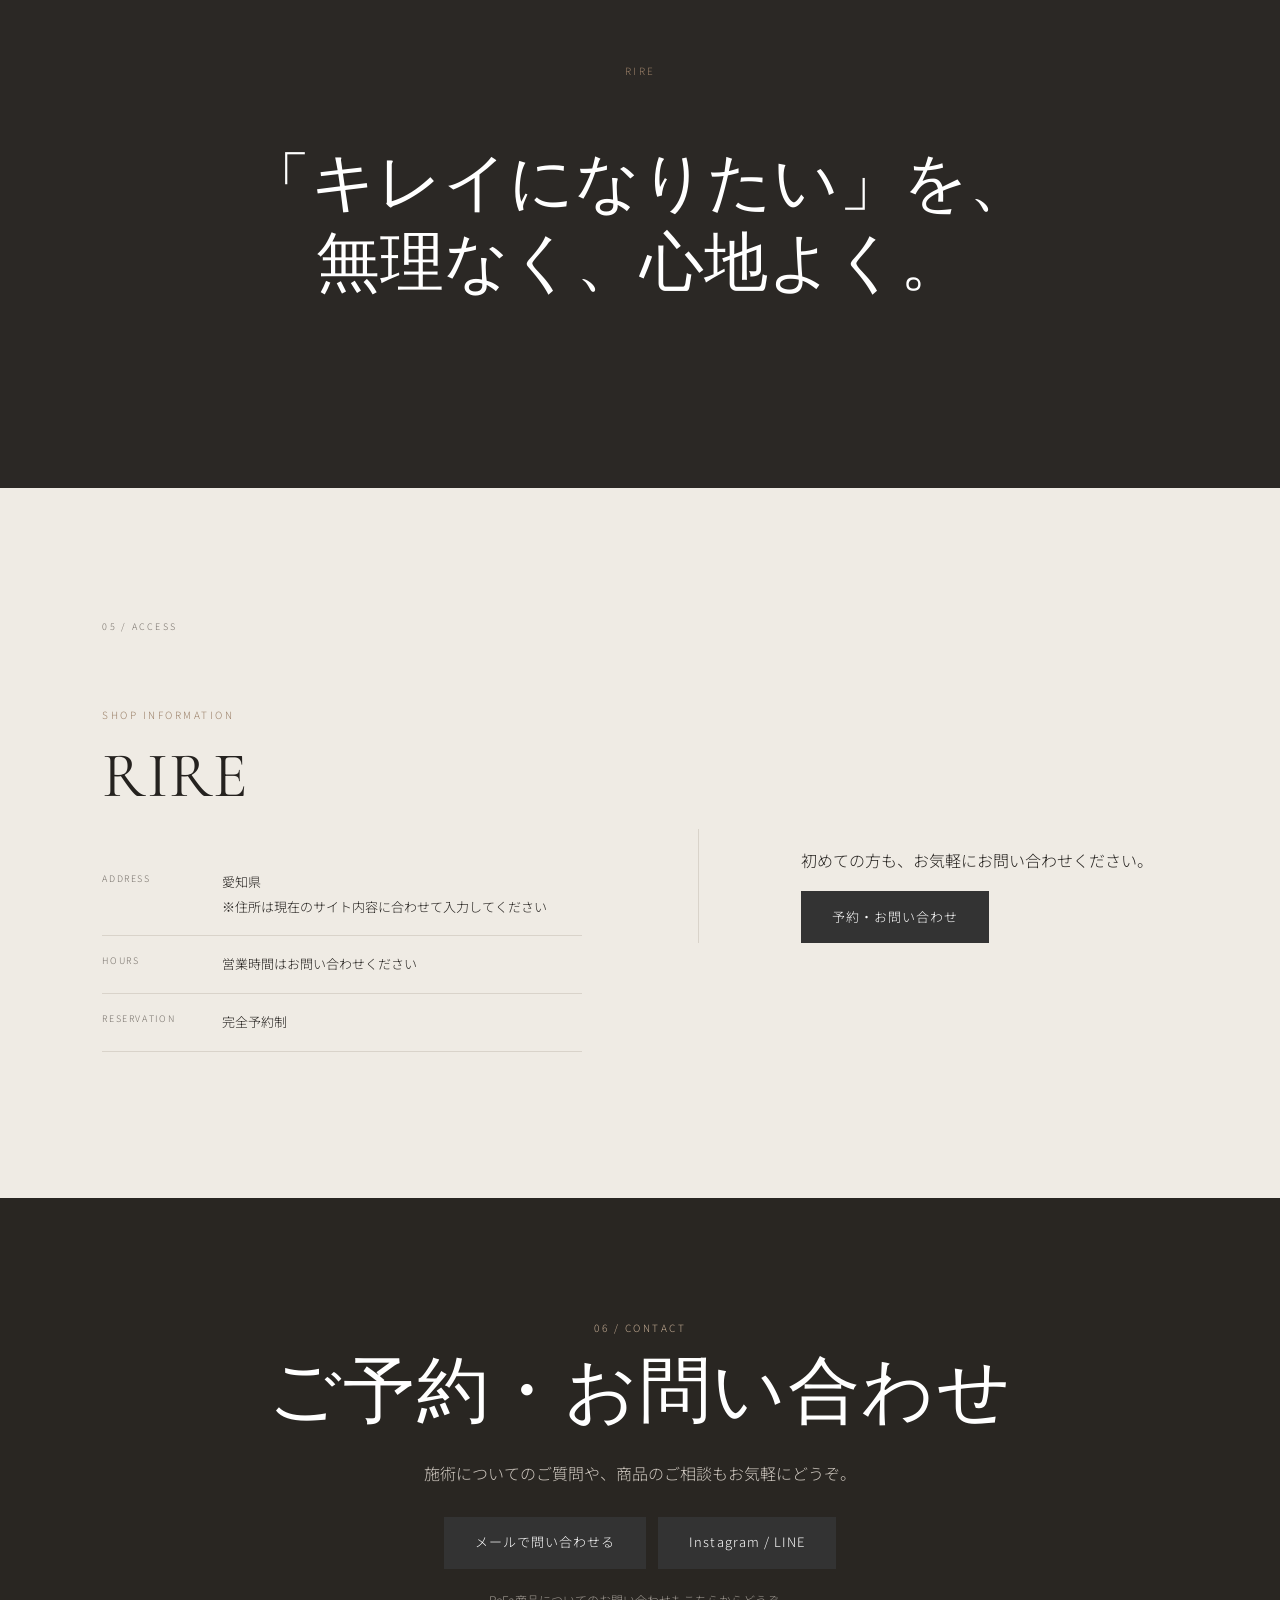
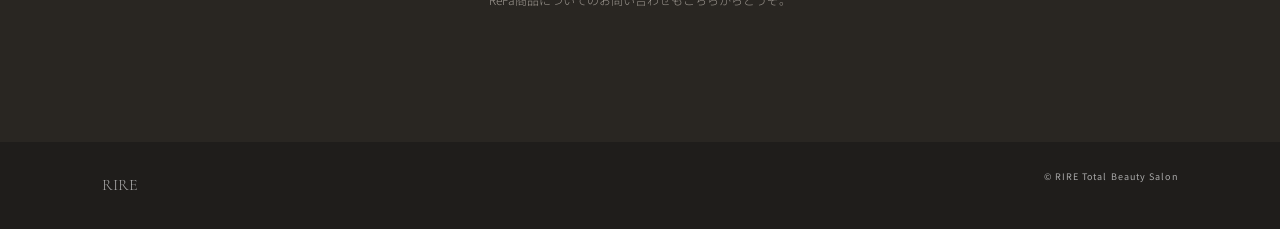
==== commit 5c5462f0: "Update index.html" ====
--- a/index.html
+++ b/index.html
@@ -491,7 +491,7 @@
       <article class="treatment-card">
 
         <img
-          src="https://haruka0225.github.io/rire_homepage1/assets/img/mermaid-cell.jpeg"
+          src="mermaid-cell.jpeg"
           alt="マーメイドセル"
         >
 
@@ -758,4 +758,4 @@
 <script src="script.js"></script>
 
 </body>
-</html>+</html>
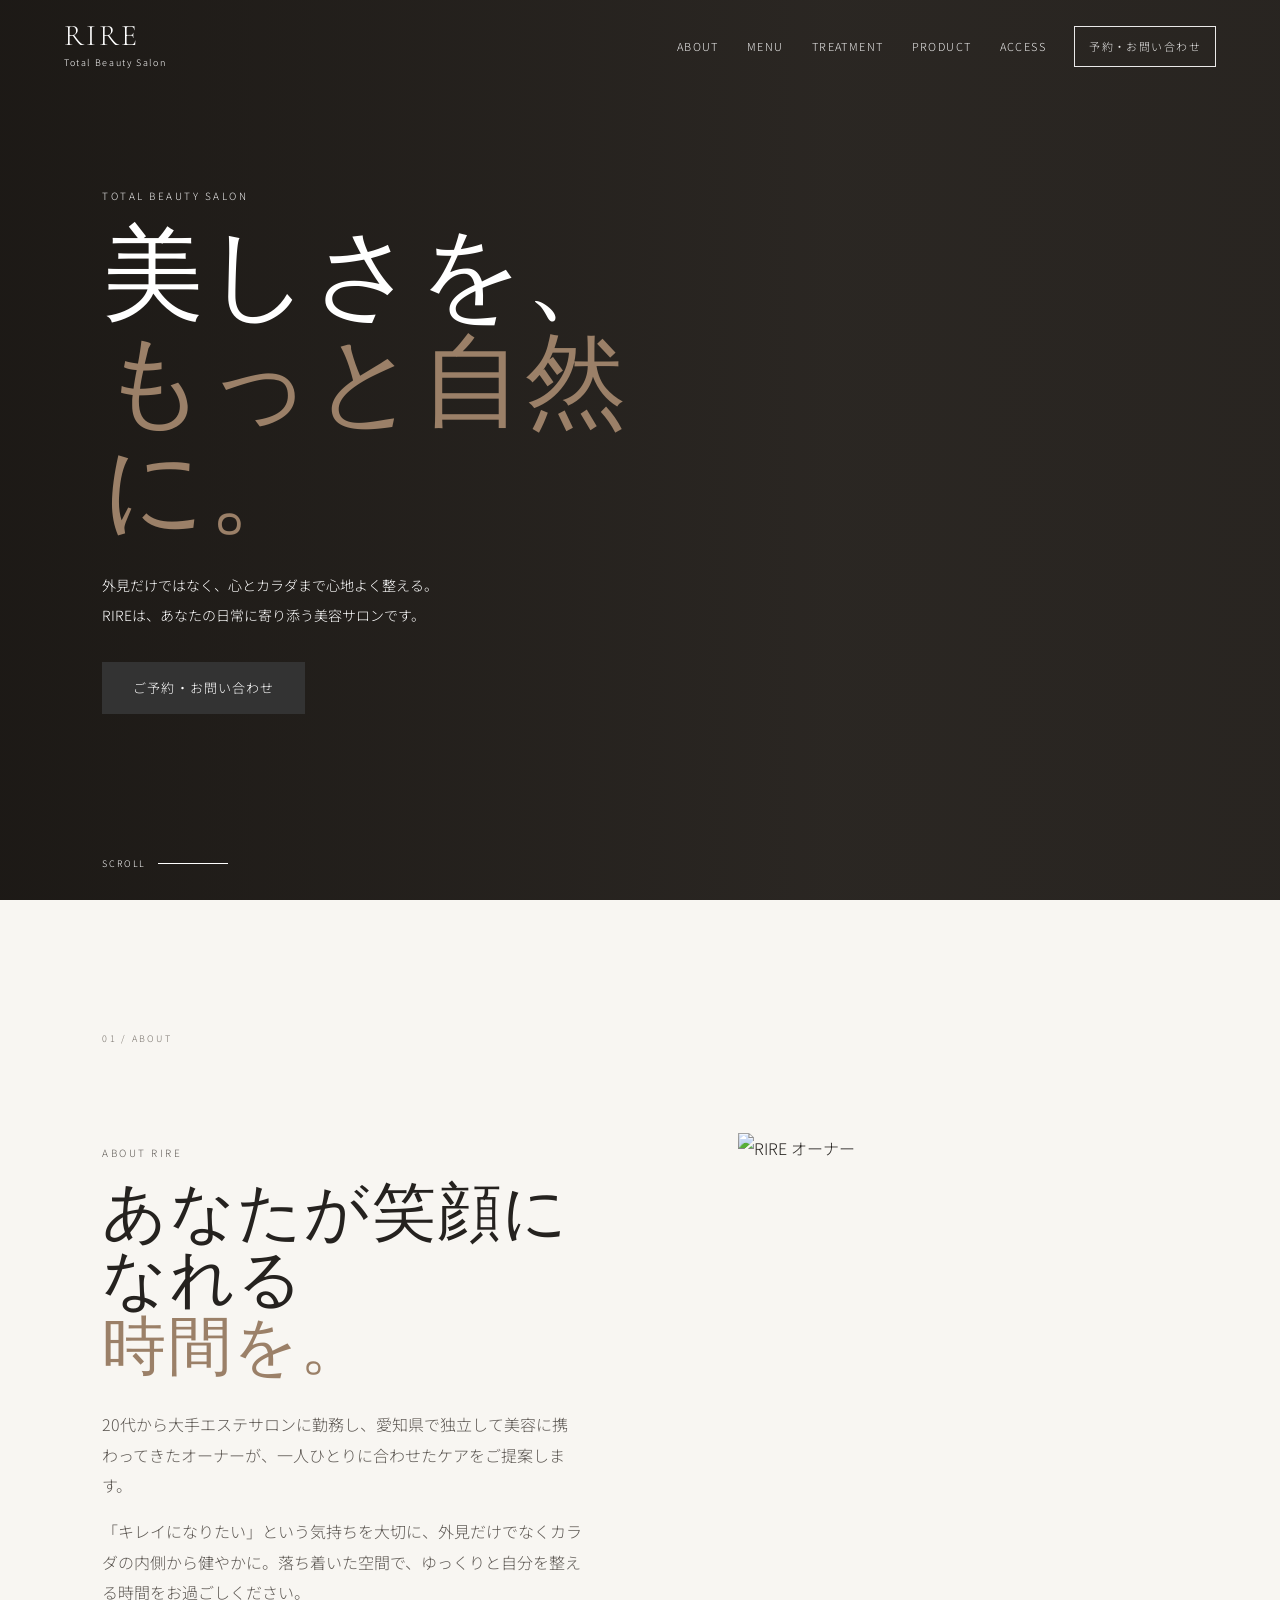
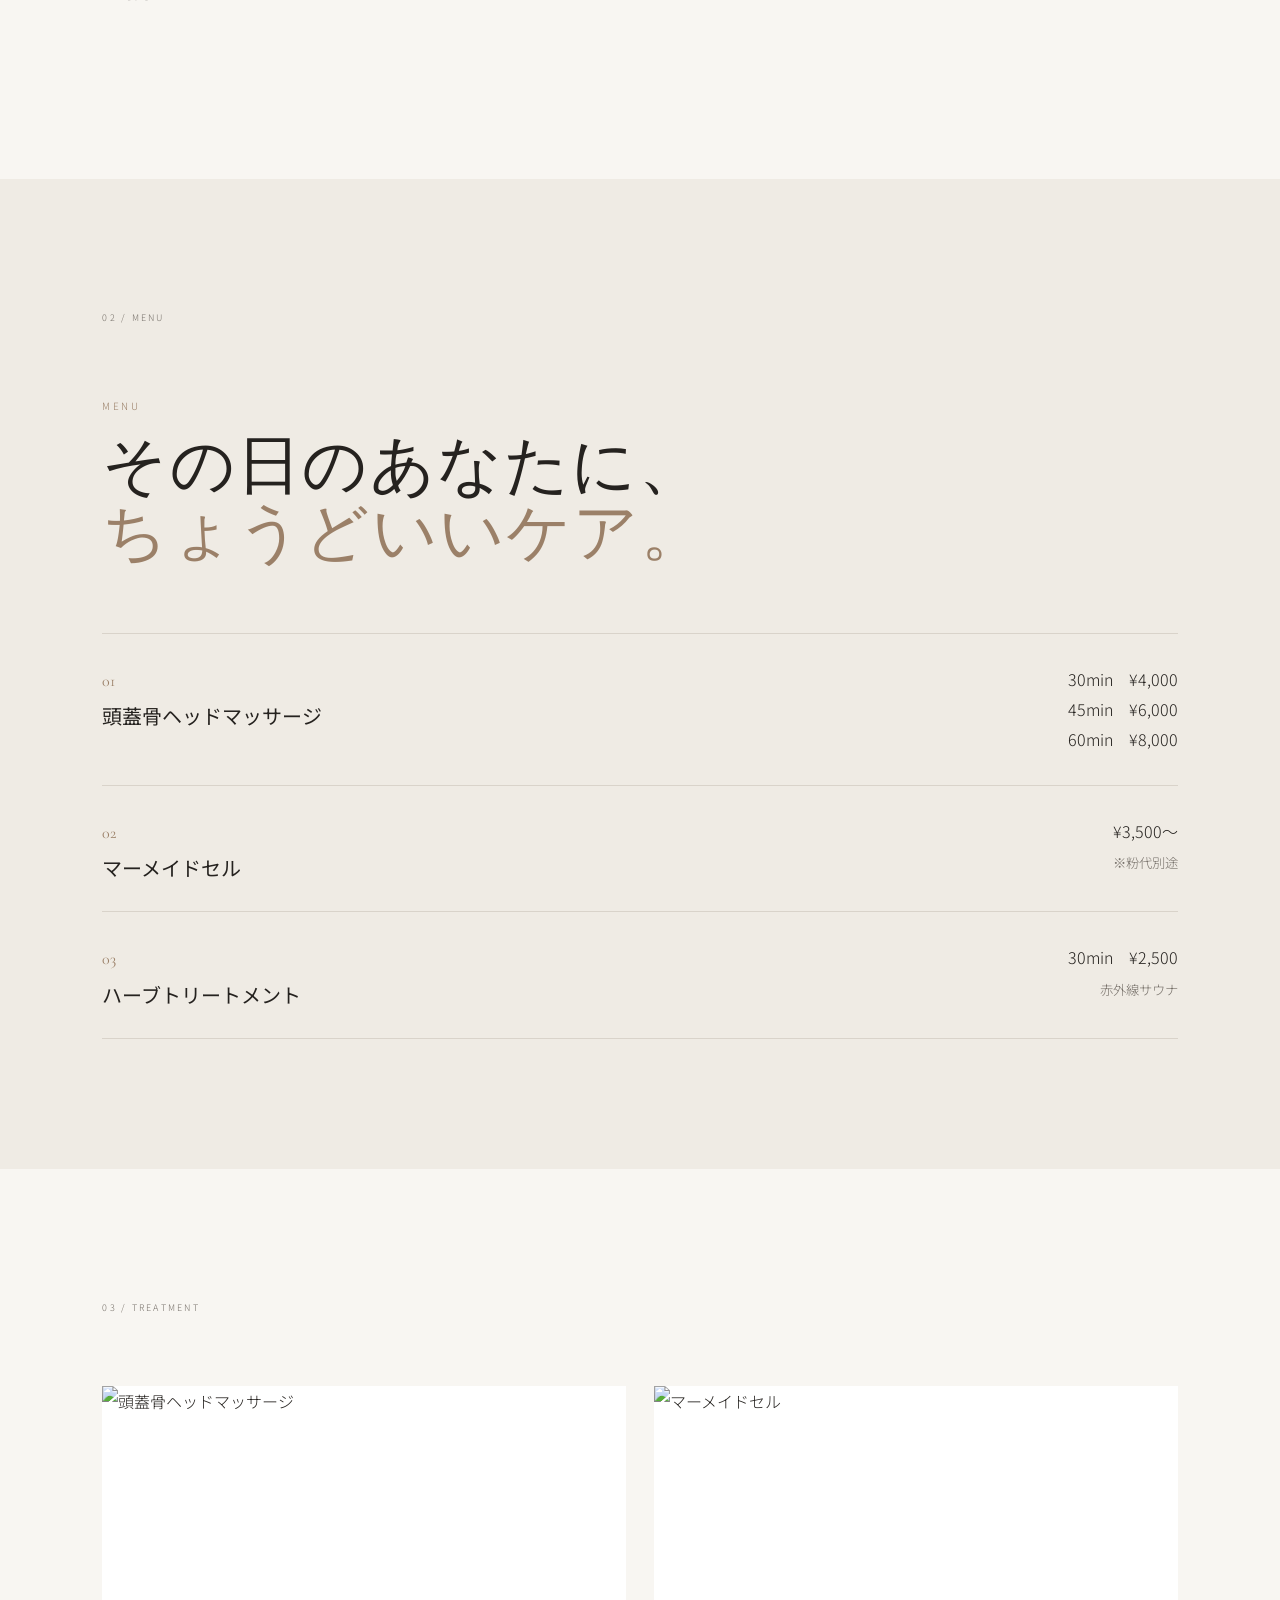
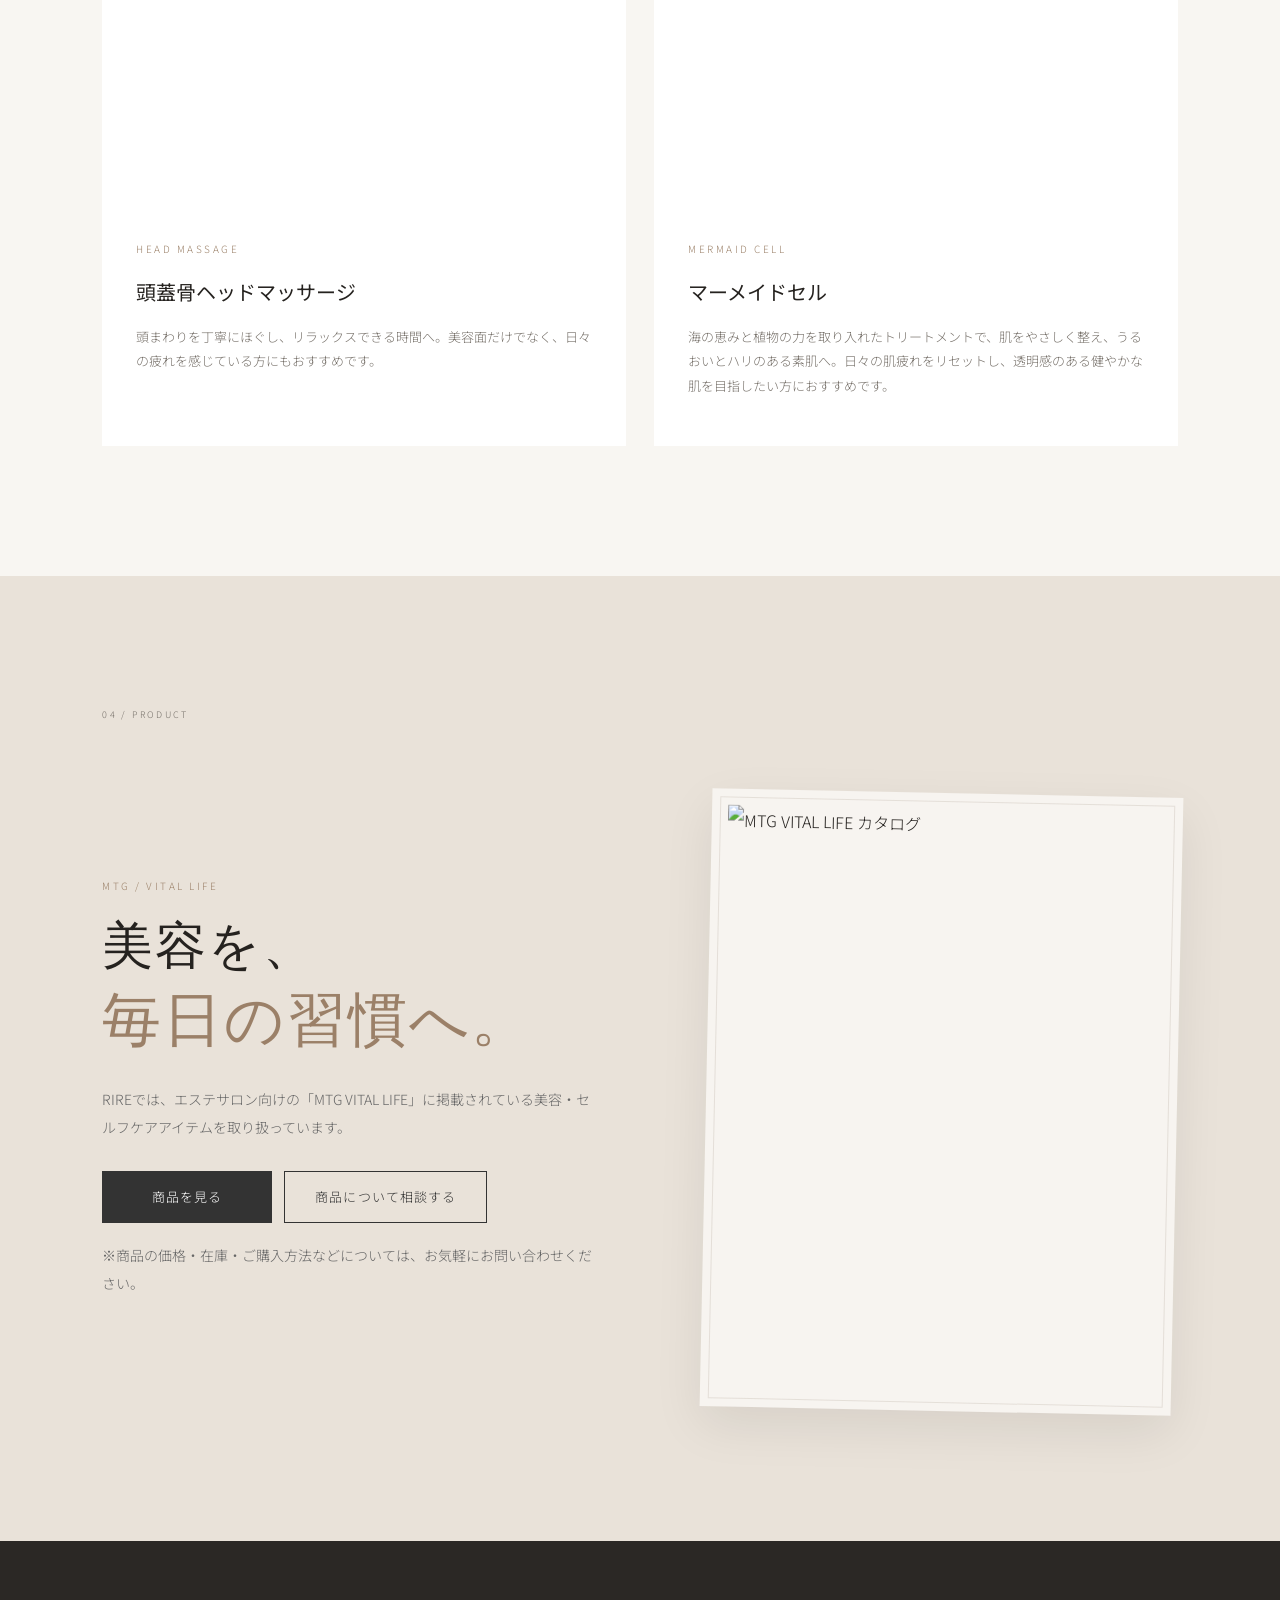
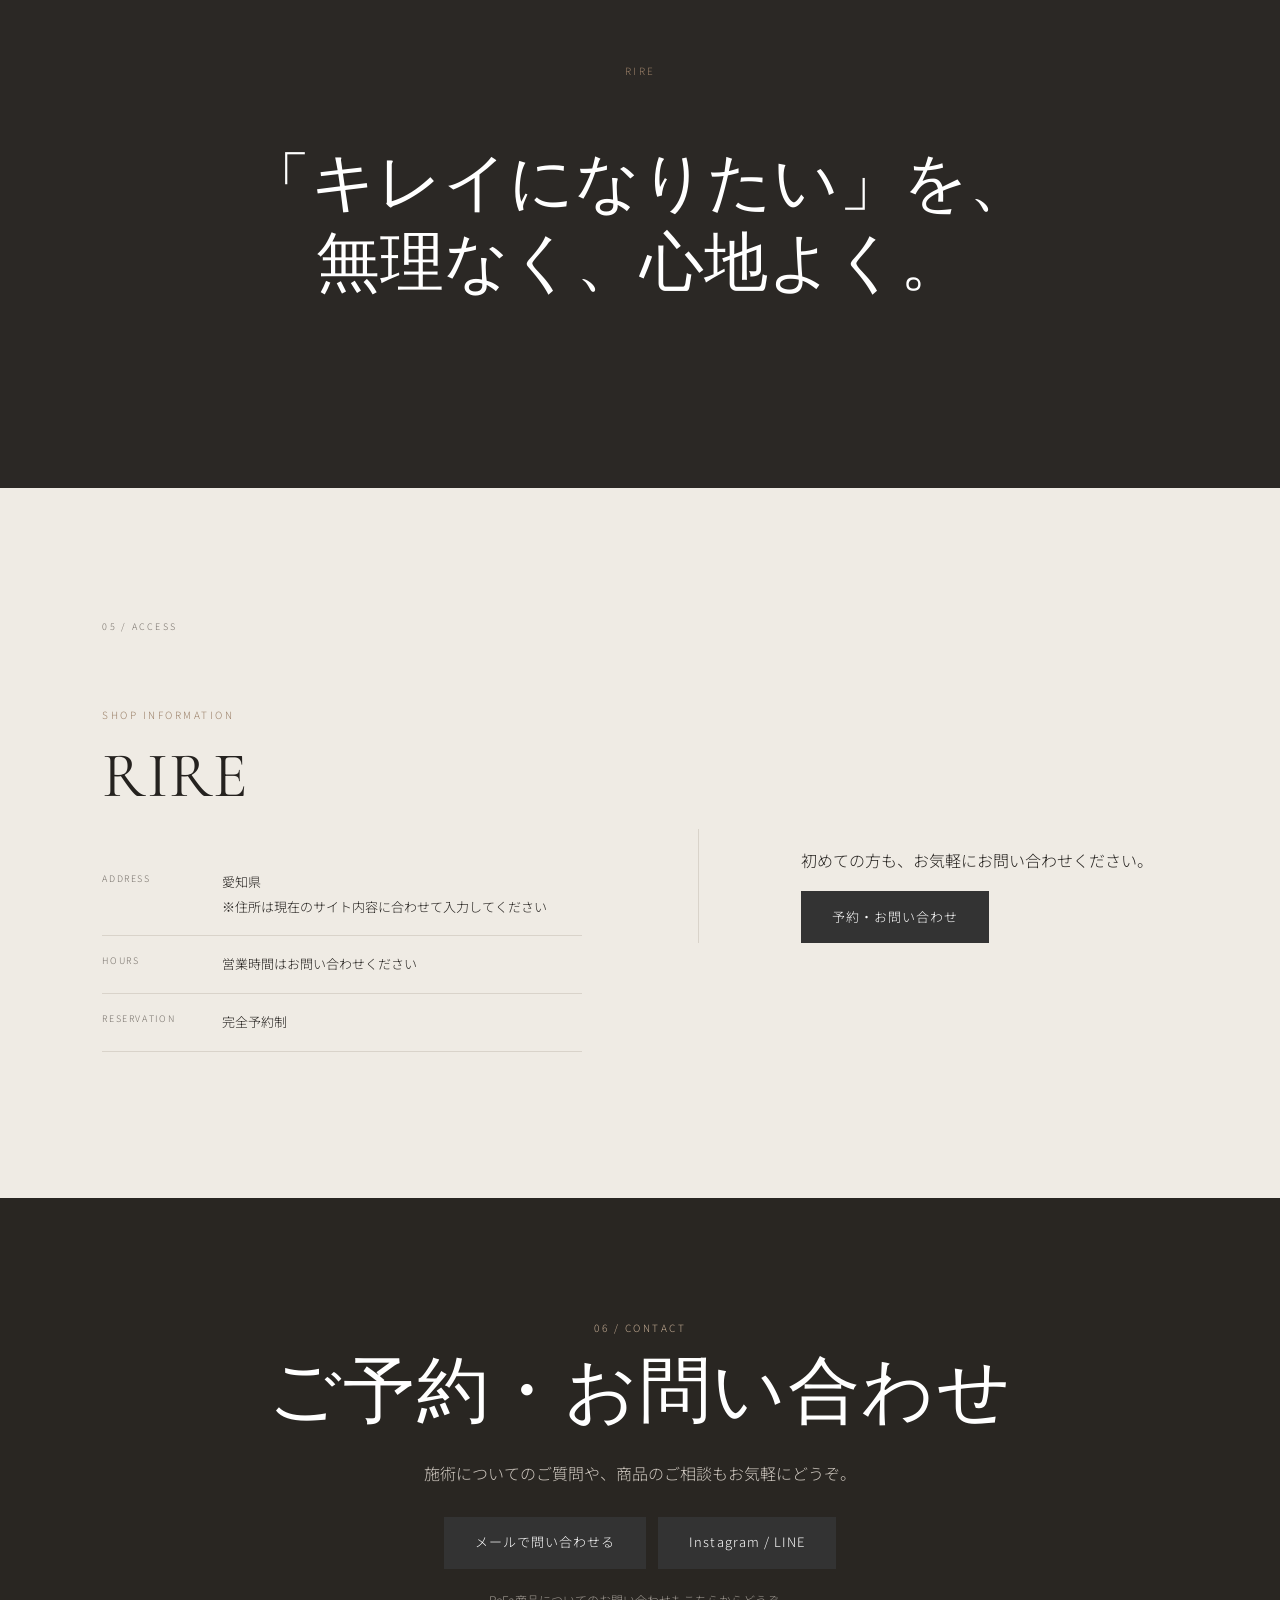
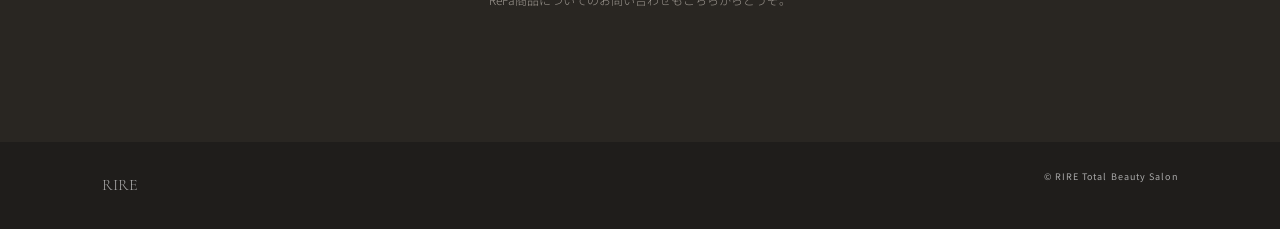
==== commit e0dfec0f: "Update index.html" ====
--- a/index.html
+++ b/index.html
@@ -289,6 +289,7 @@
 <main id="top">
 
   <!-- HERO -->
+
   <section class="hero">
 
     <div class="hero-image"></div>
@@ -325,6 +326,7 @@
 
 
   <!-- ABOUT -->
+
   <section id="about" class="section about">
 
     <div class="section-label">
@@ -355,10 +357,12 @@
       </div>
 
       <figure class="about-photo">
+
         <img
           src="https://haruka0225.github.io/rire_homepage1/assets/img/me.jpg"
           alt="RIRE オーナー"
         >
+
       </figure>
 
     </div>
@@ -367,6 +371,7 @@
 
 
   <!-- MENU -->
+
   <section id="menu" class="section section-soft">
 
     <div class="section-label">
@@ -392,11 +397,13 @@
       <article class="menu-item">
 
         <div>
+
           <span>01</span>
 
           <h3>
             頭蓋骨ヘッドマッサージ
           </h3>
+
         </div>
 
         <p>
@@ -411,11 +418,13 @@
       <article class="menu-item">
 
         <div>
+
           <span>02</span>
 
           <h3>
             マーメイドセル
           </h3>
+
         </div>
 
         <p>
@@ -431,11 +440,13 @@
       <article class="menu-item">
 
         <div>
+
           <span>03</span>
 
           <h3>
             ハーブトリートメント
           </h3>
+
         </div>
 
         <p>
@@ -453,6 +464,7 @@
 
 
   <!-- TREATMENT -->
+
   <section id="treatment" class="section">
 
     <div class="section-label">
@@ -491,7 +503,7 @@
       <article class="treatment-card">
 
         <img
-          src="mermaid-cell.jpeg"
+          src="https://raw.githubusercontent.com/57sorasora5757-del/rire-homepage/main/mermaid-cell.jpeg"
           alt="マーメイドセル"
         >
 
@@ -519,6 +531,7 @@
 
 
   <!-- PRODUCT -->
+
   <section id="product" class="section product-section">
 
     <div class="section-label">
@@ -585,6 +598,7 @@
 
 
   <!-- STATEMENT -->
+
   <section class="statement">
 
     <div class="statement-inner">
@@ -604,6 +618,7 @@
 
 
   <!-- ACCESS -->
+
   <section id="access" class="section section-soft">
 
     <div class="section-label">
@@ -690,6 +705,7 @@
 
 
   <!-- CONTACT -->
+
   <section id="contact" class="contact">
 
     <div class="contact-inner">
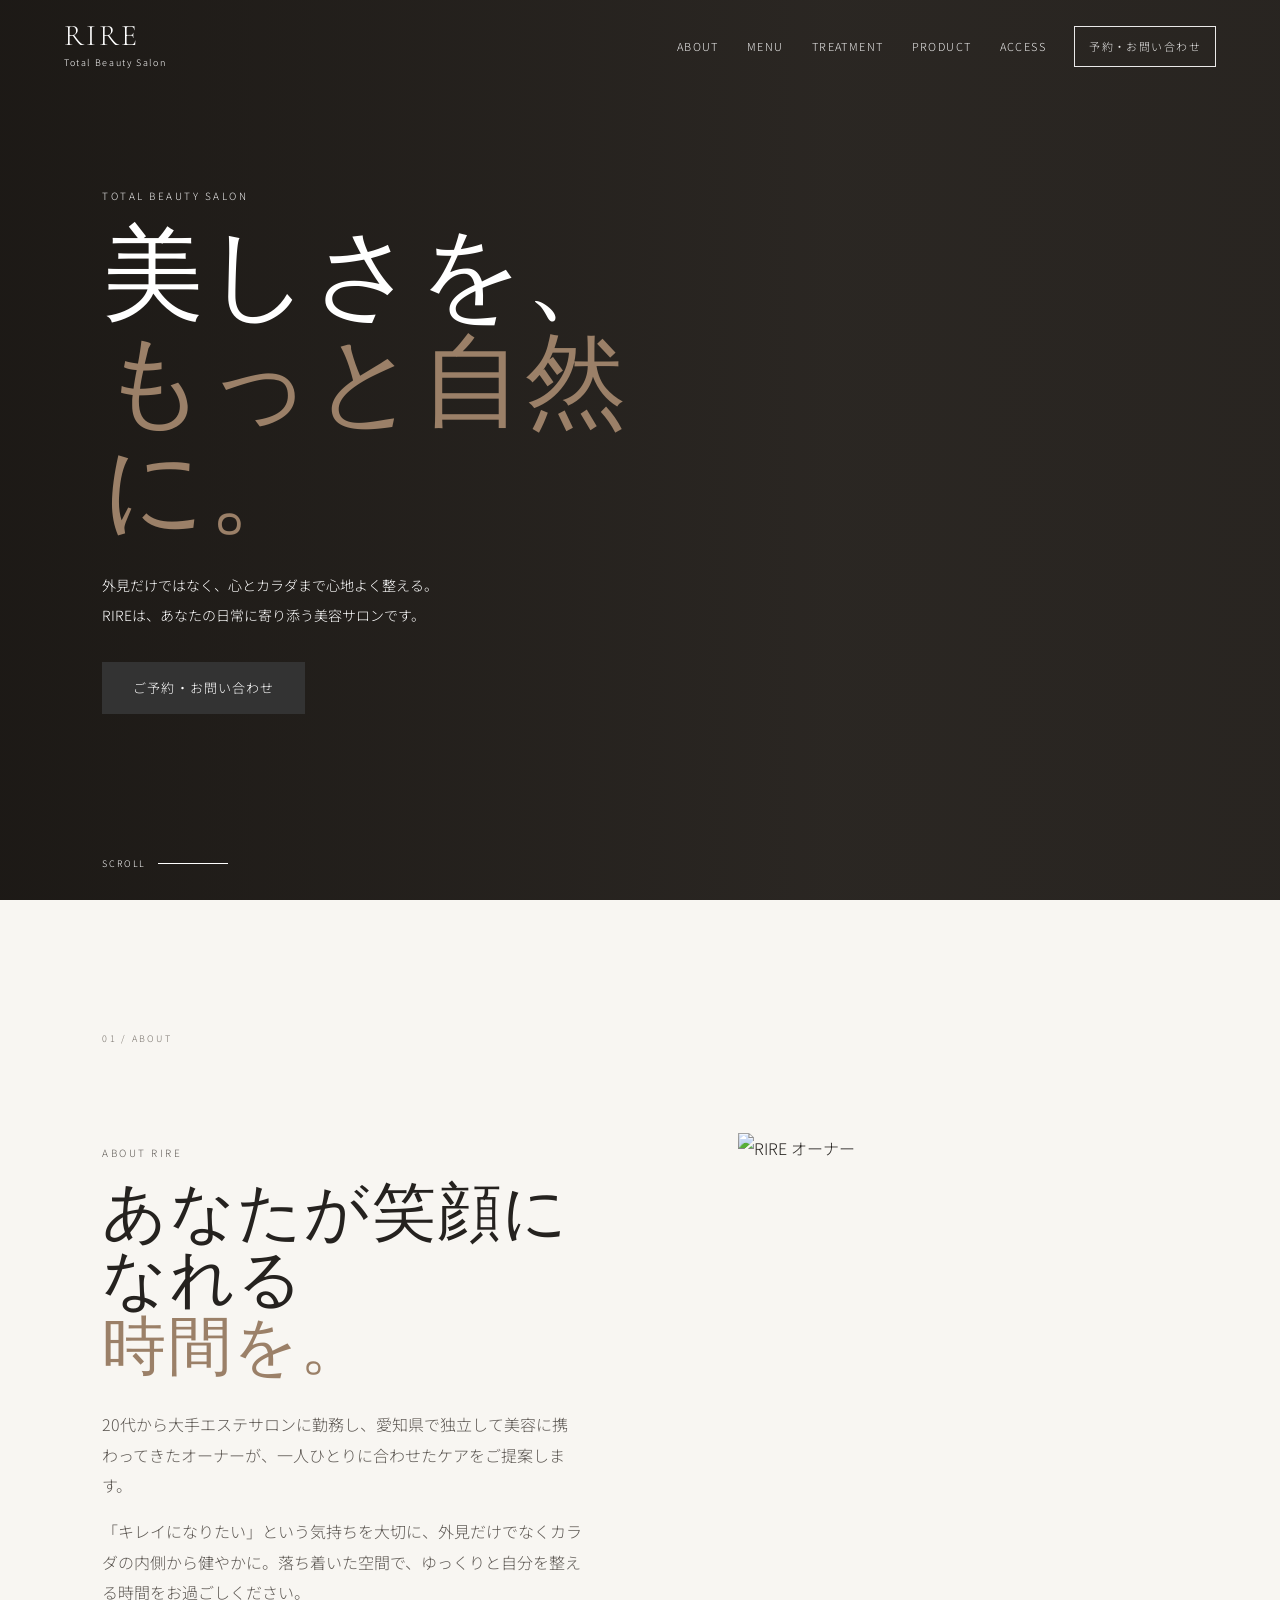
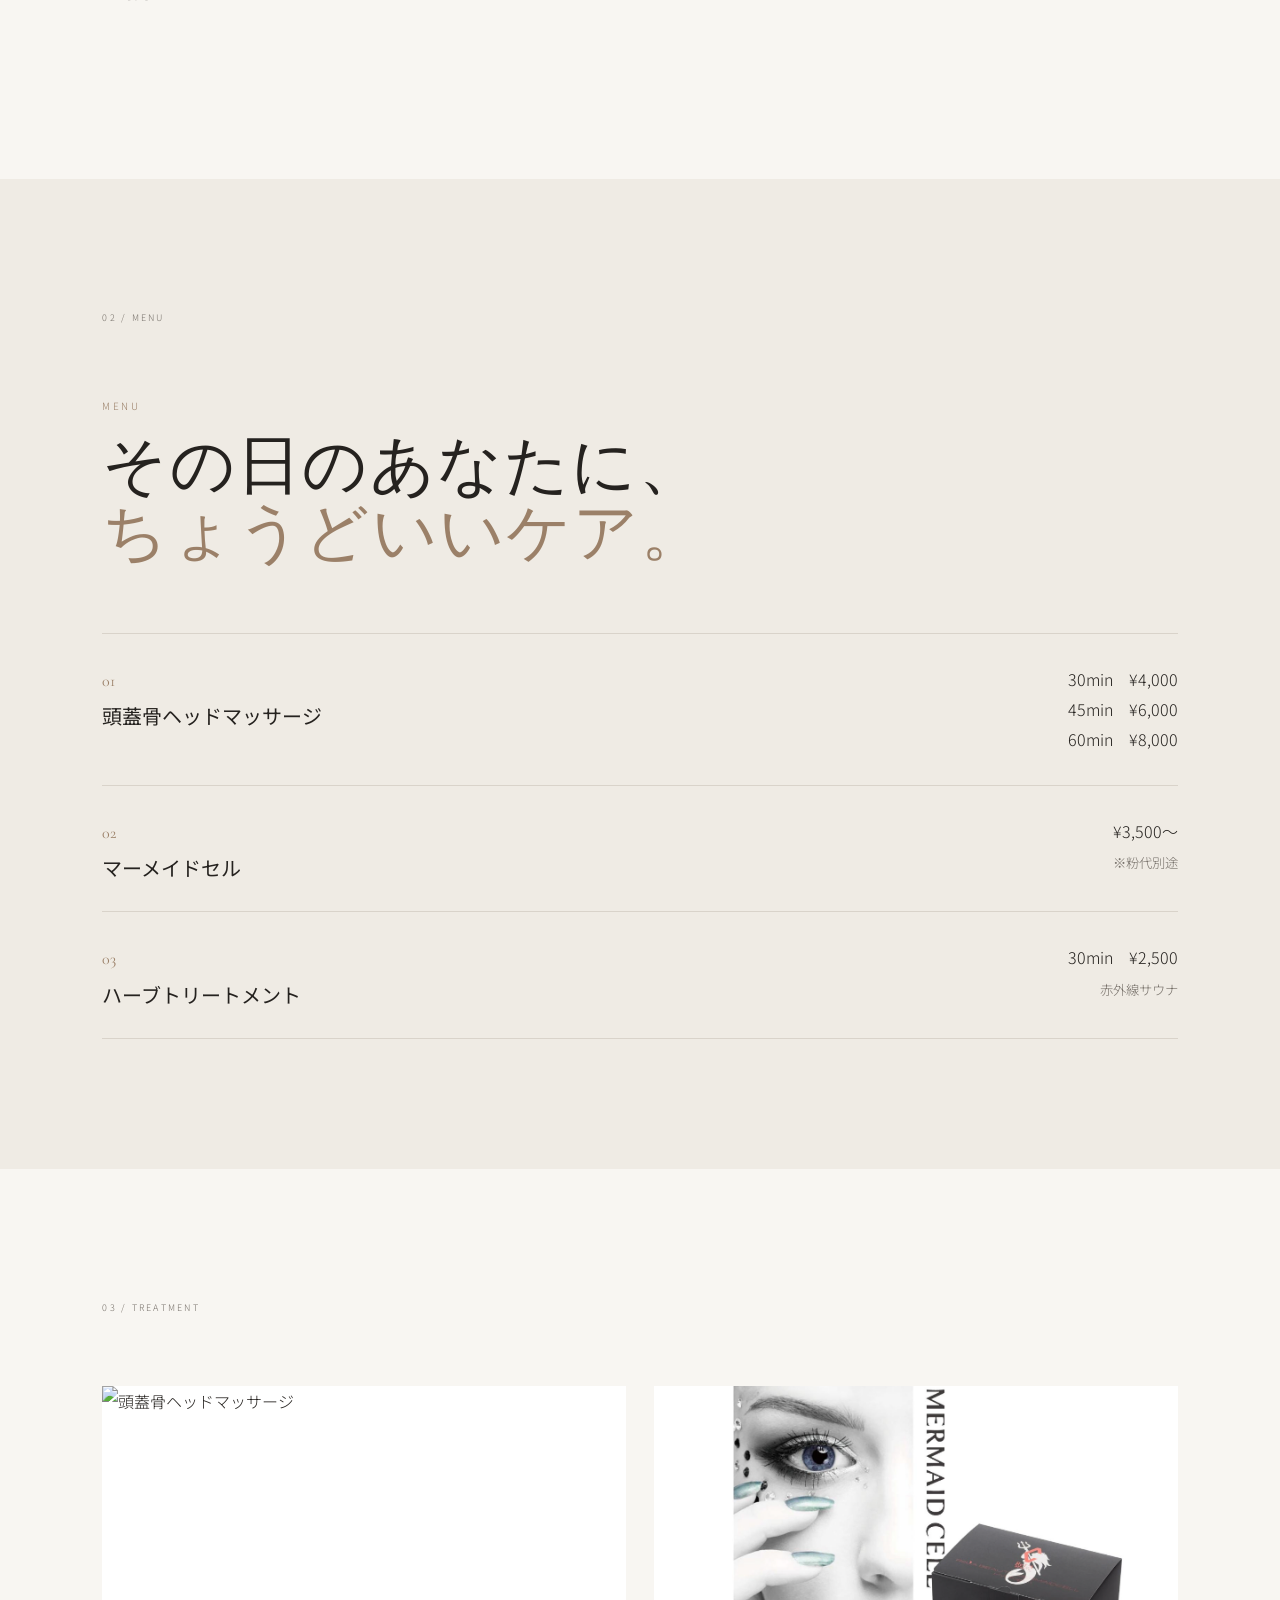
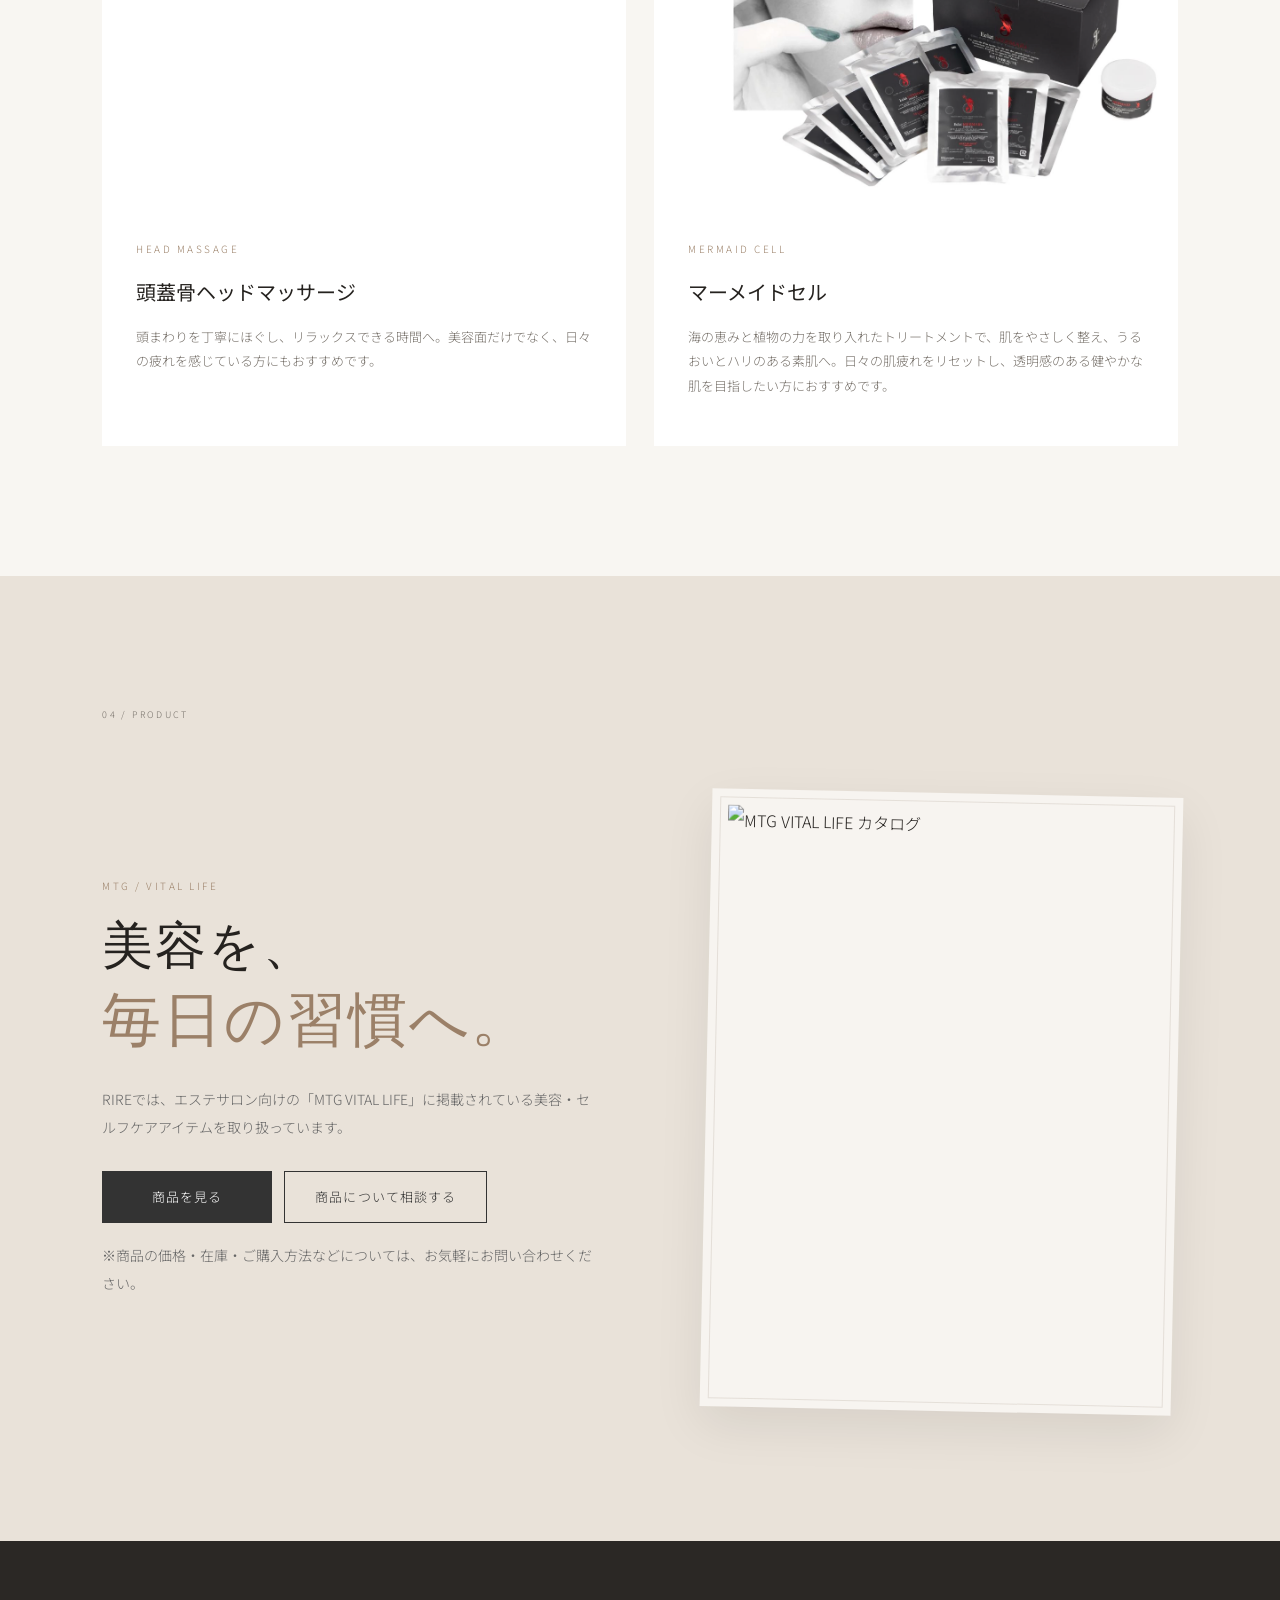
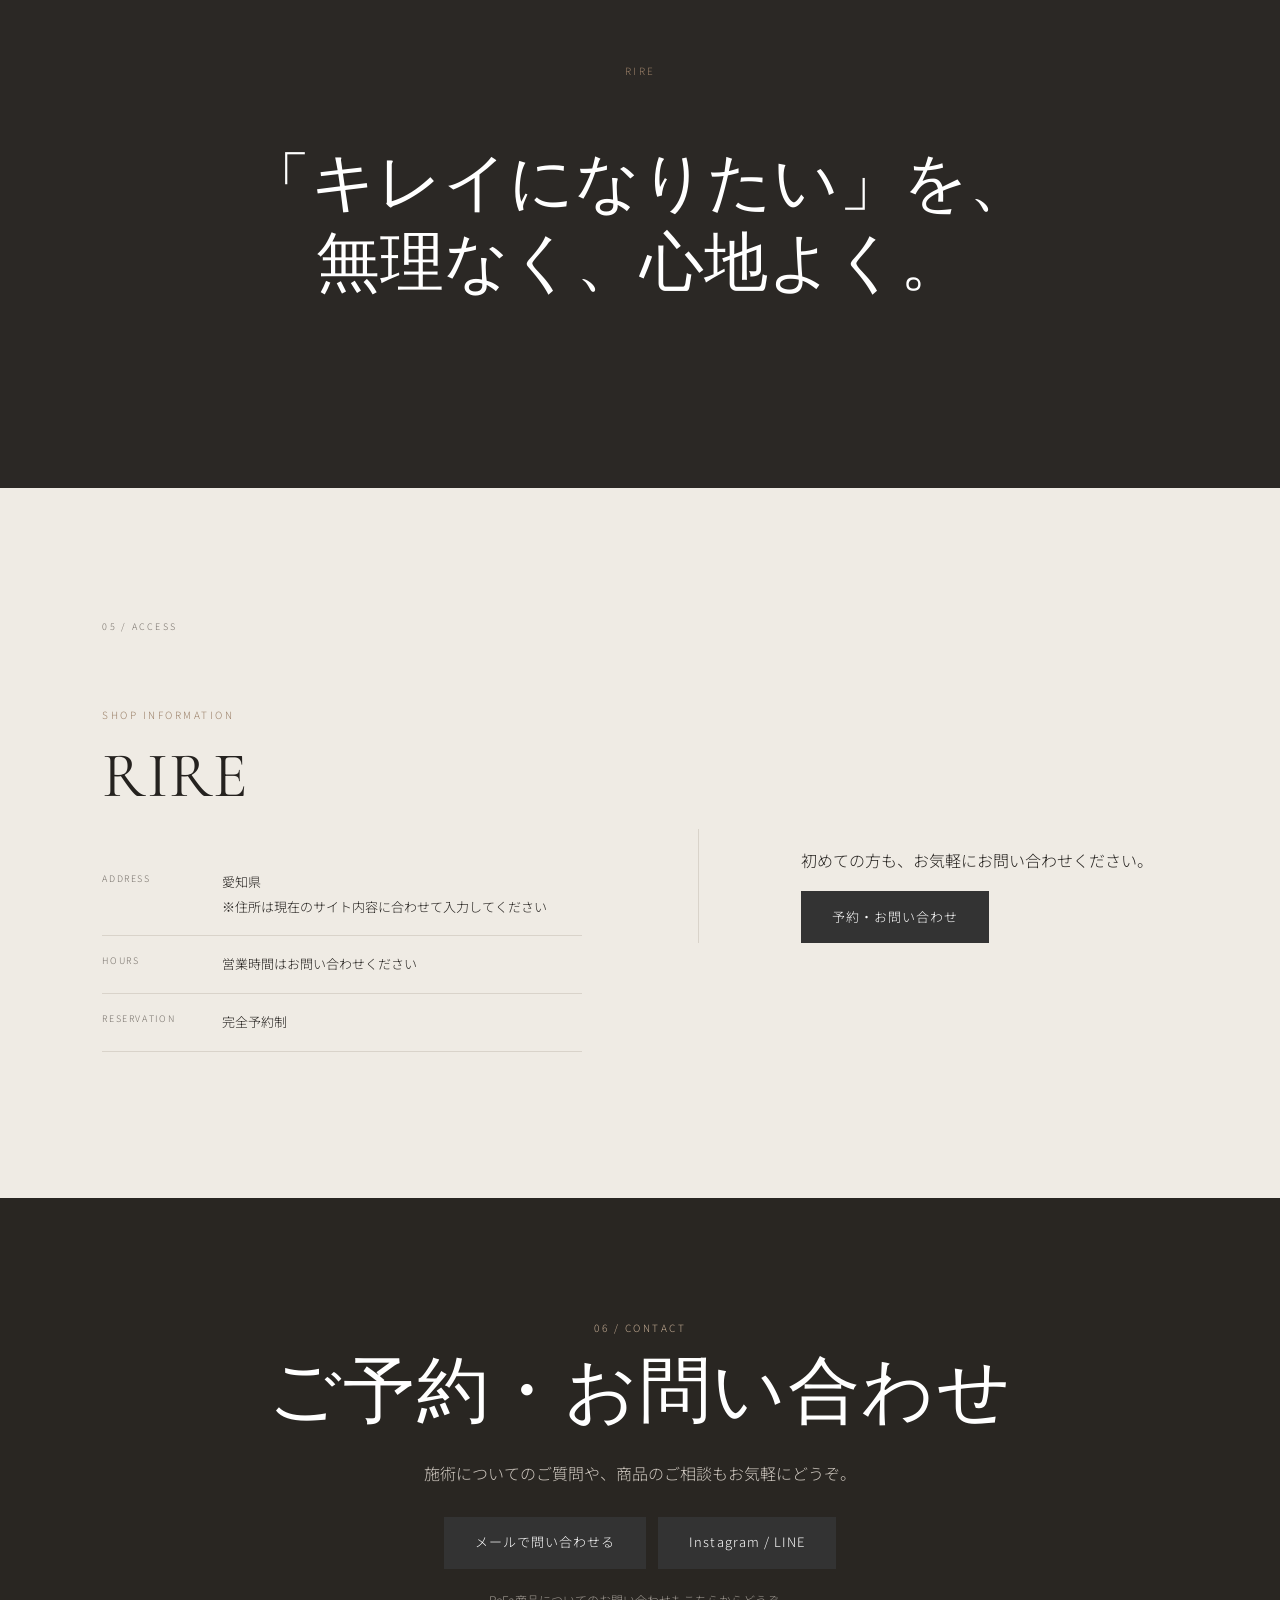
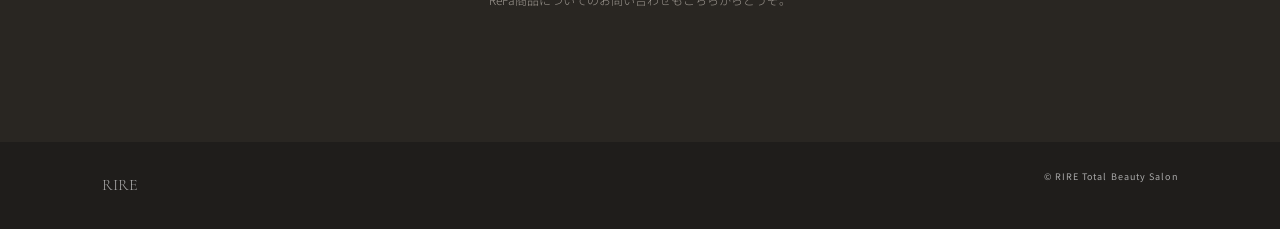
==== commit 134b259f: "Update index.html" ====
--- a/index.html
+++ b/index.html
@@ -503,7 +503,7 @@
       <article class="treatment-card">
 
         <img
-          src="https://raw.githubusercontent.com/57sorasora5757-del/rire-homepage/main/mermaid-cell.jpeg"
+          src="mermaid-cell.png"
           alt="マーメイドセル"
         >
 
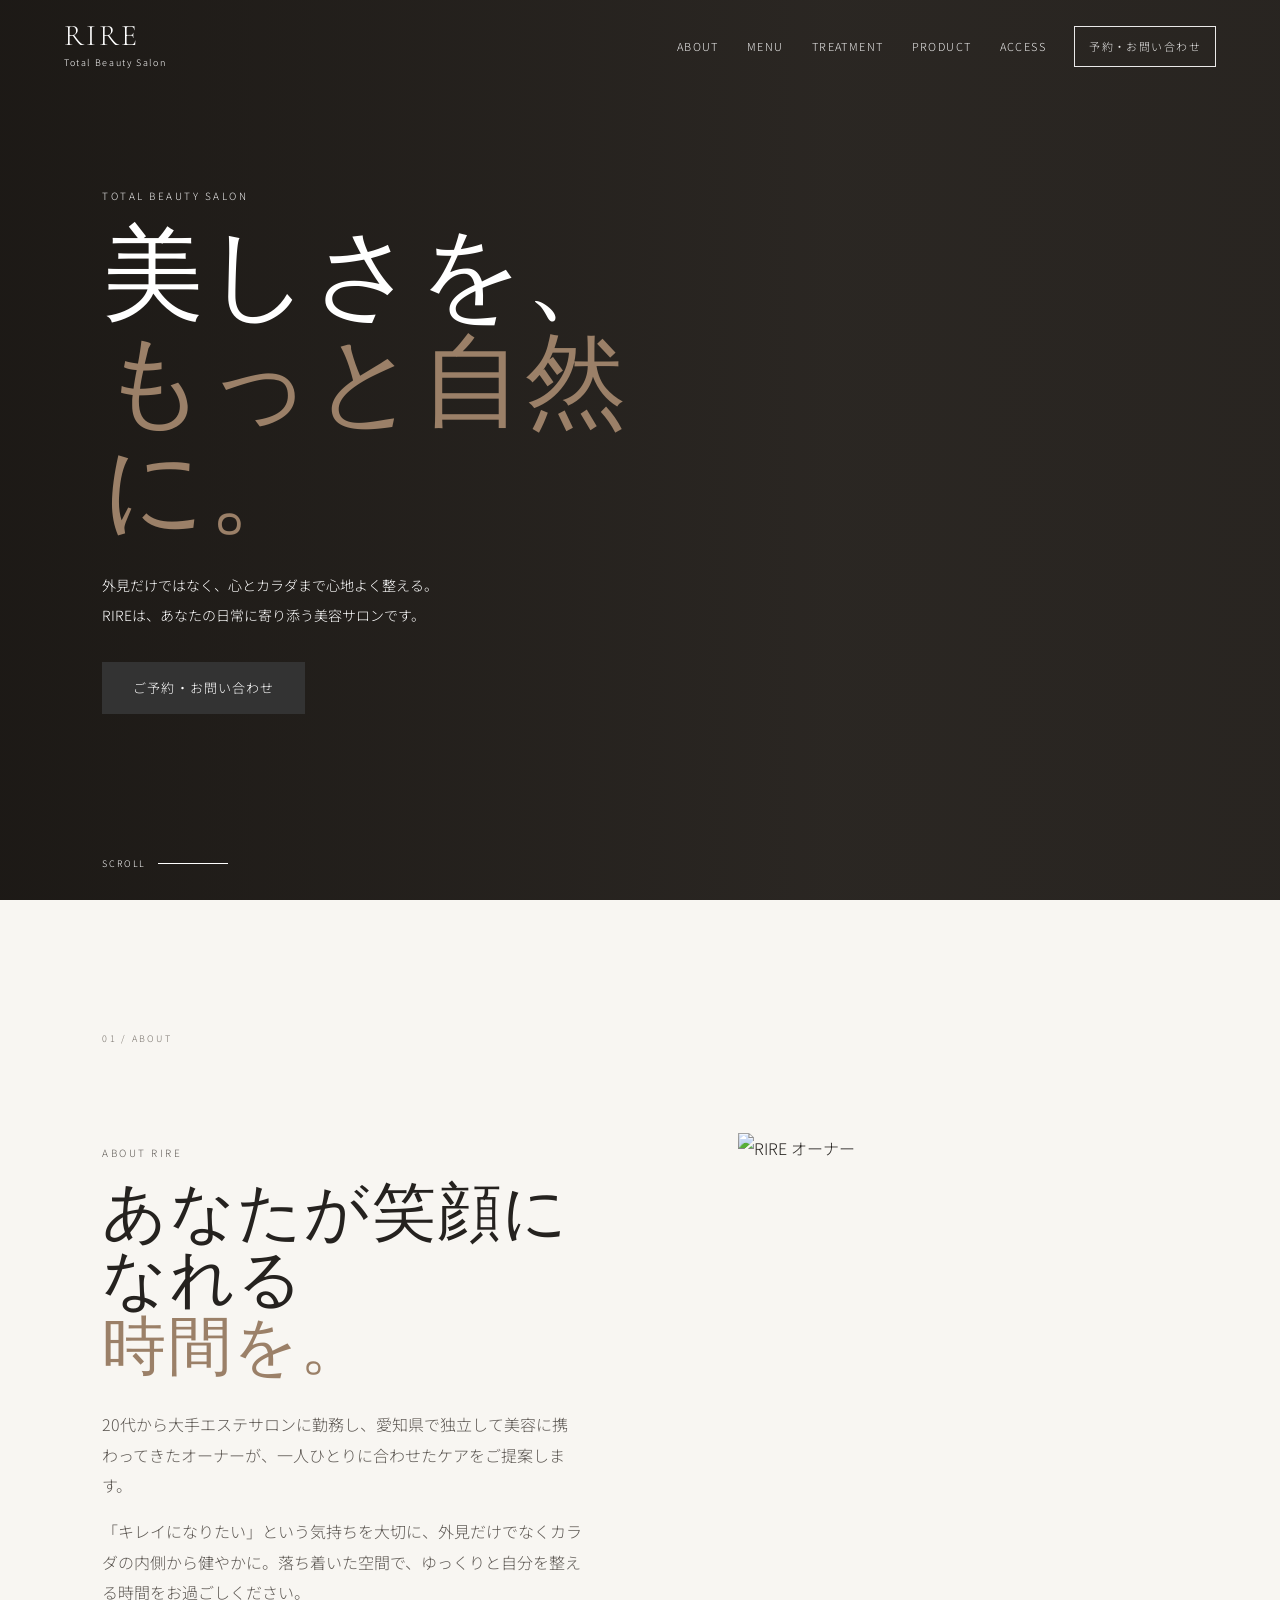
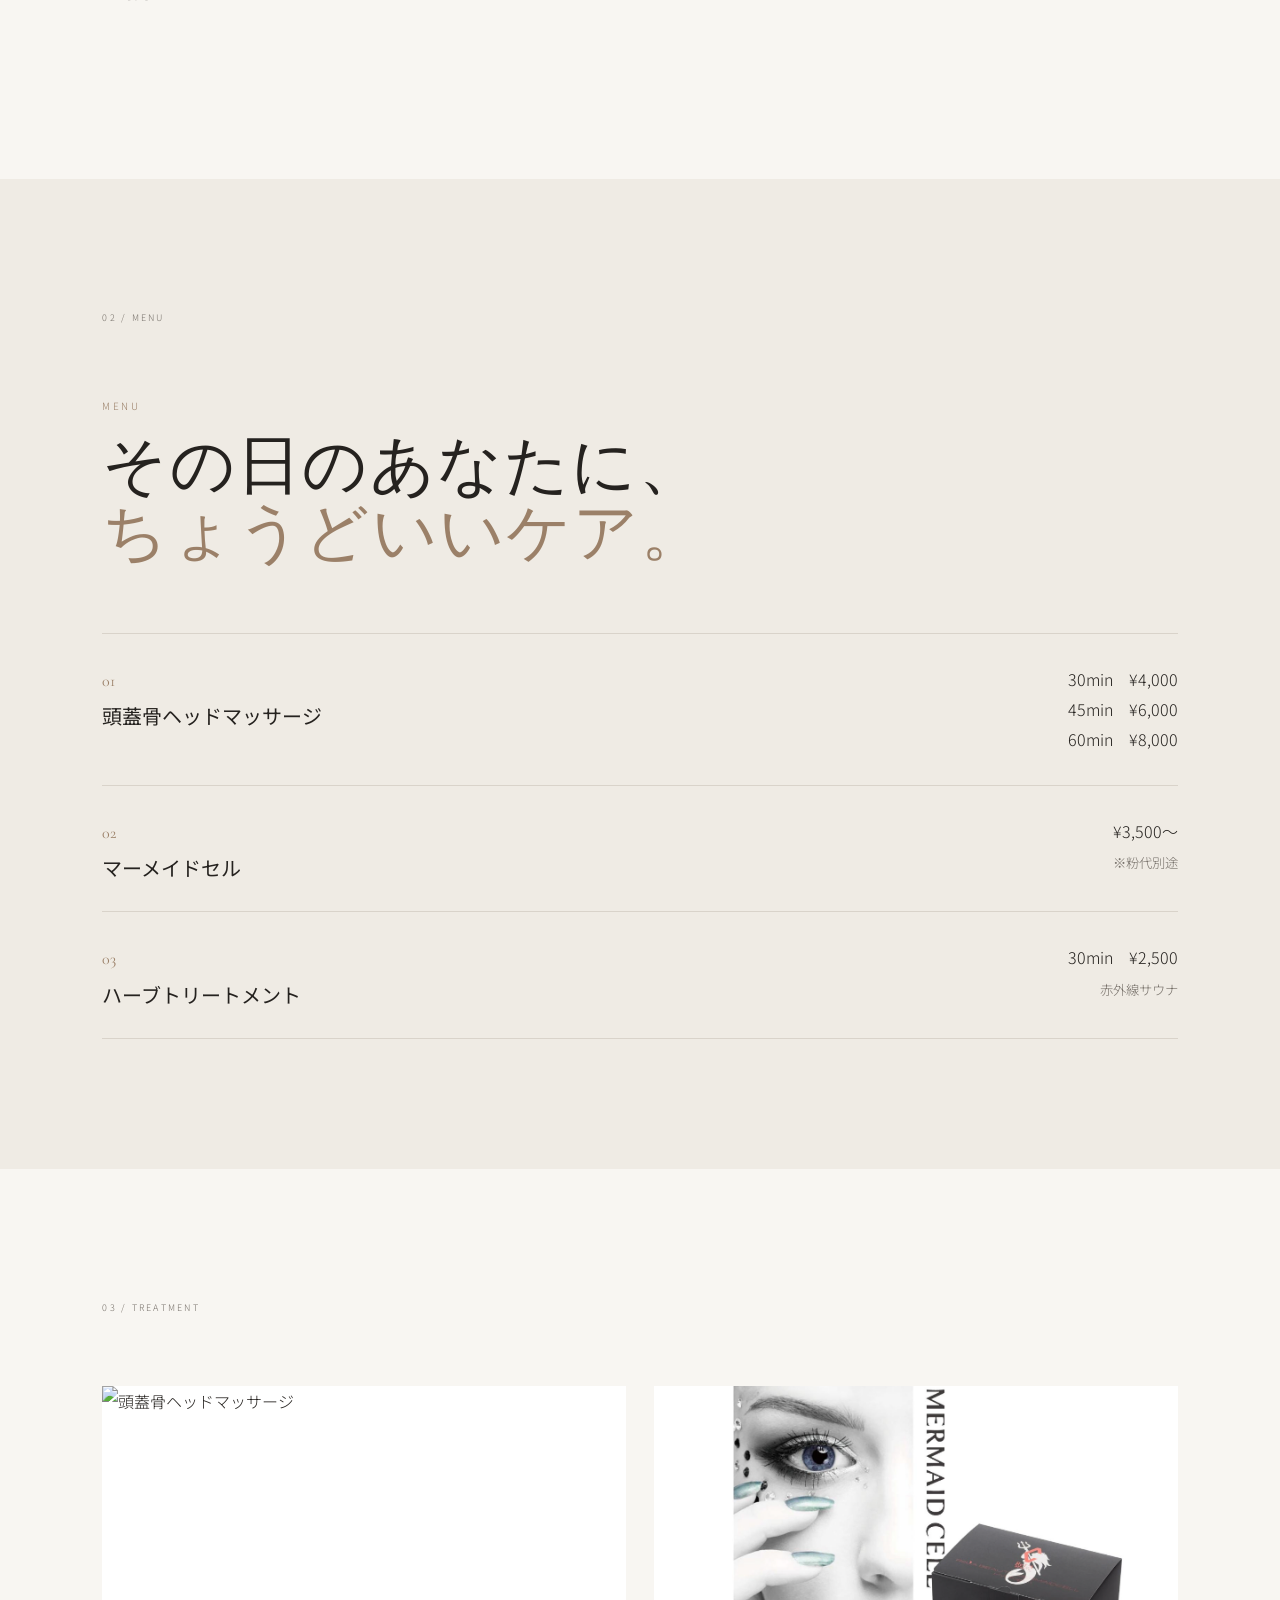
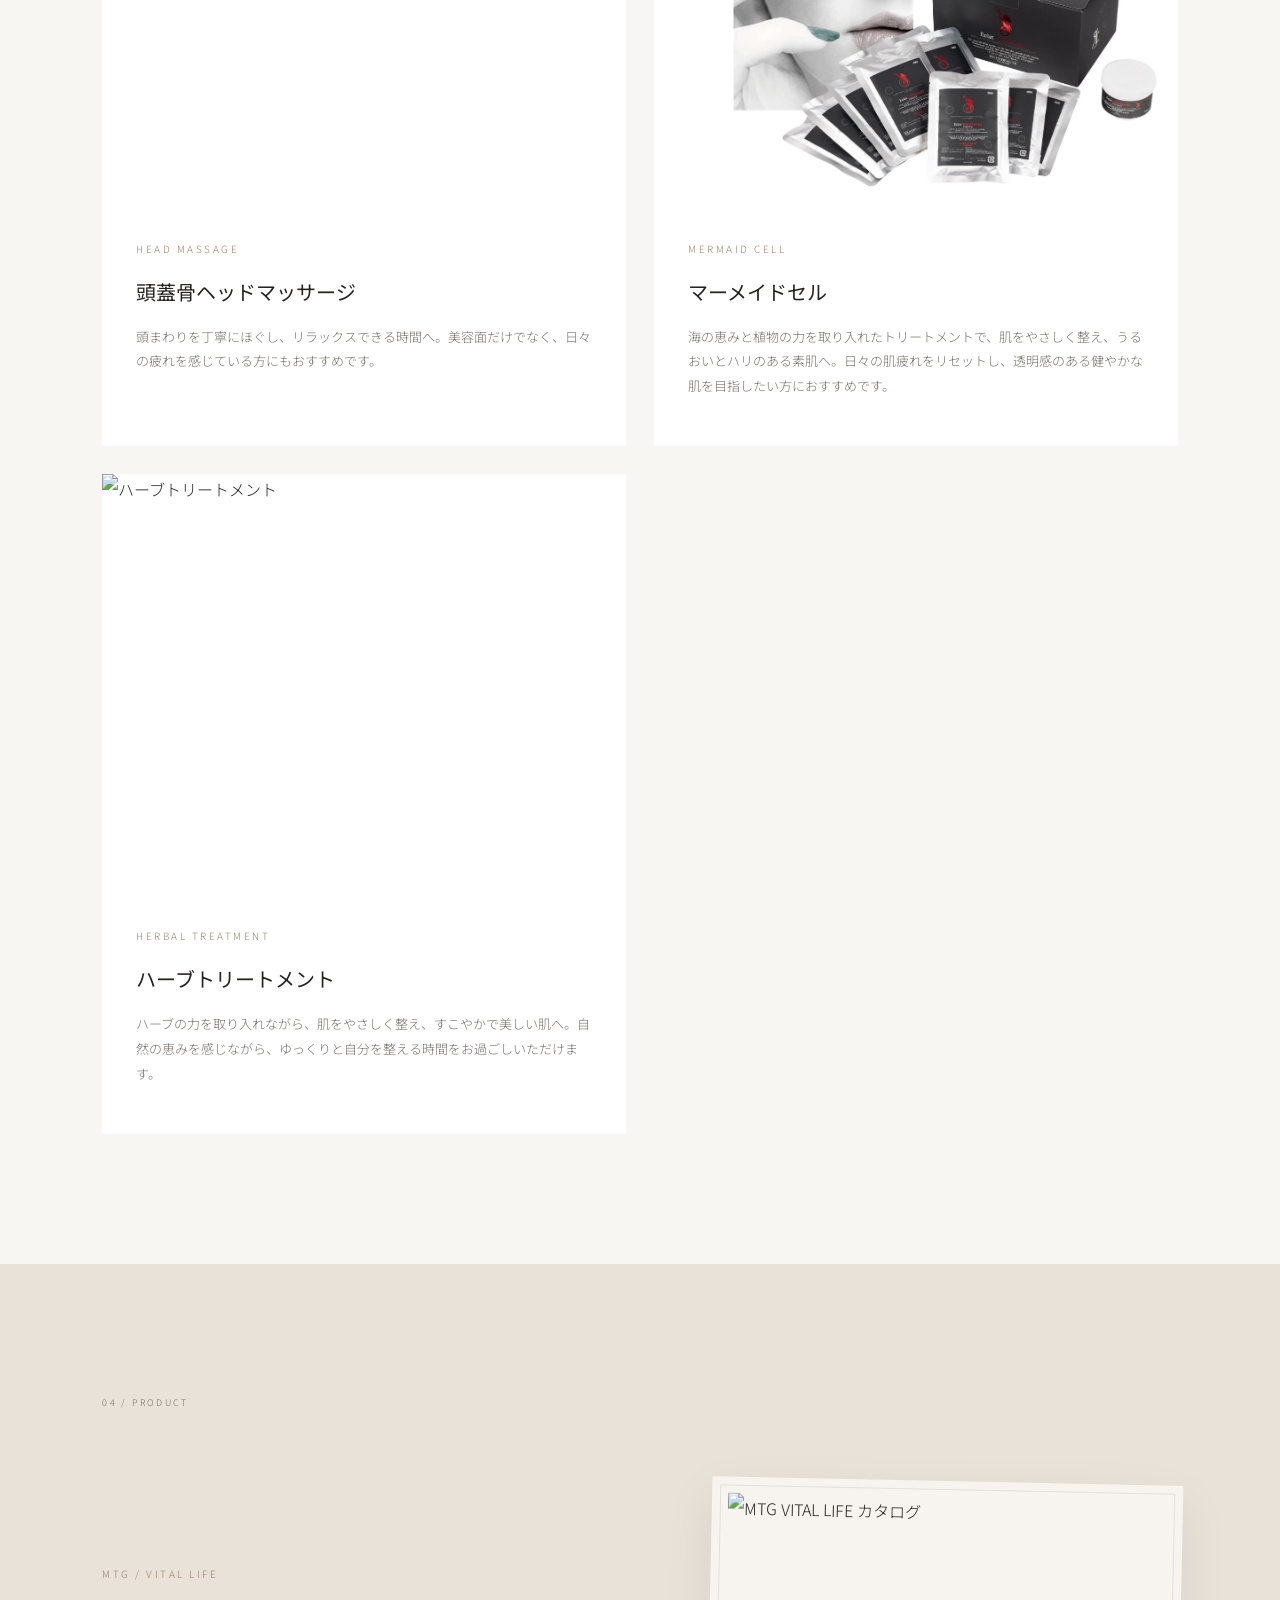
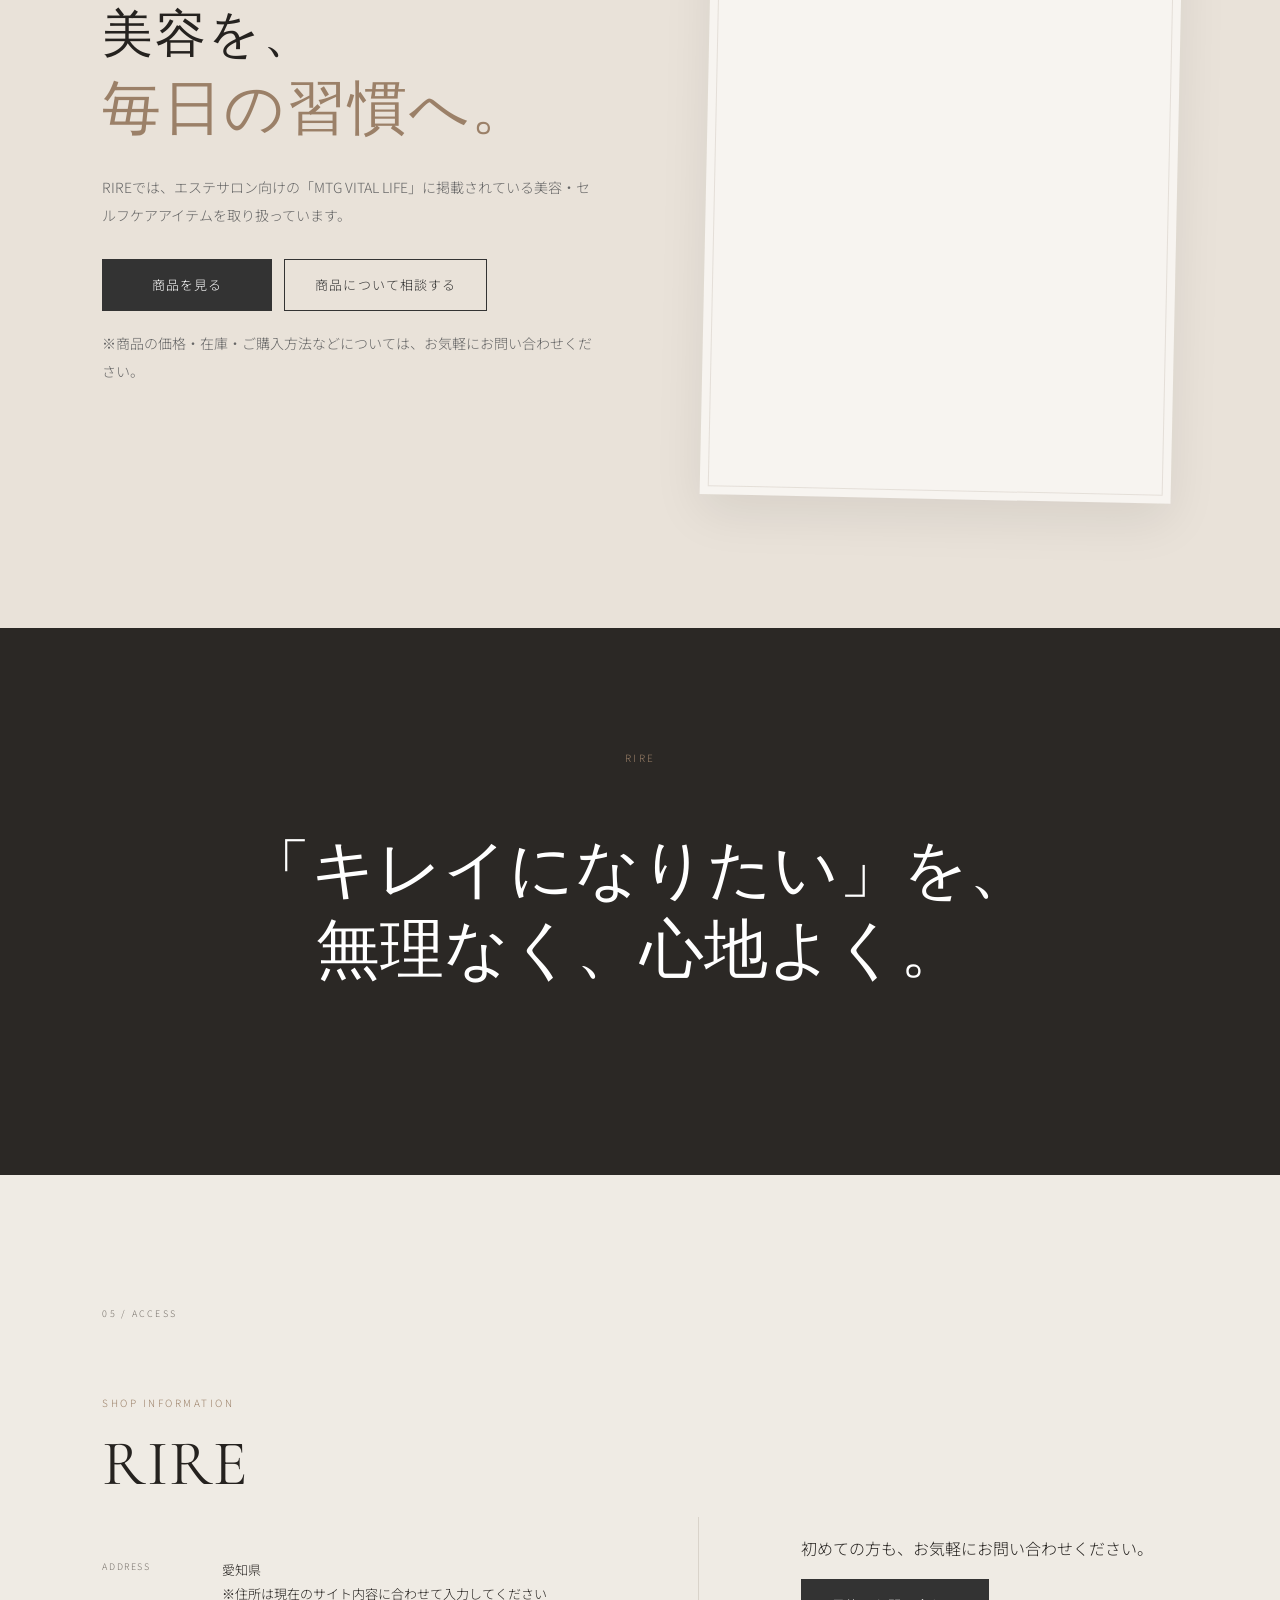
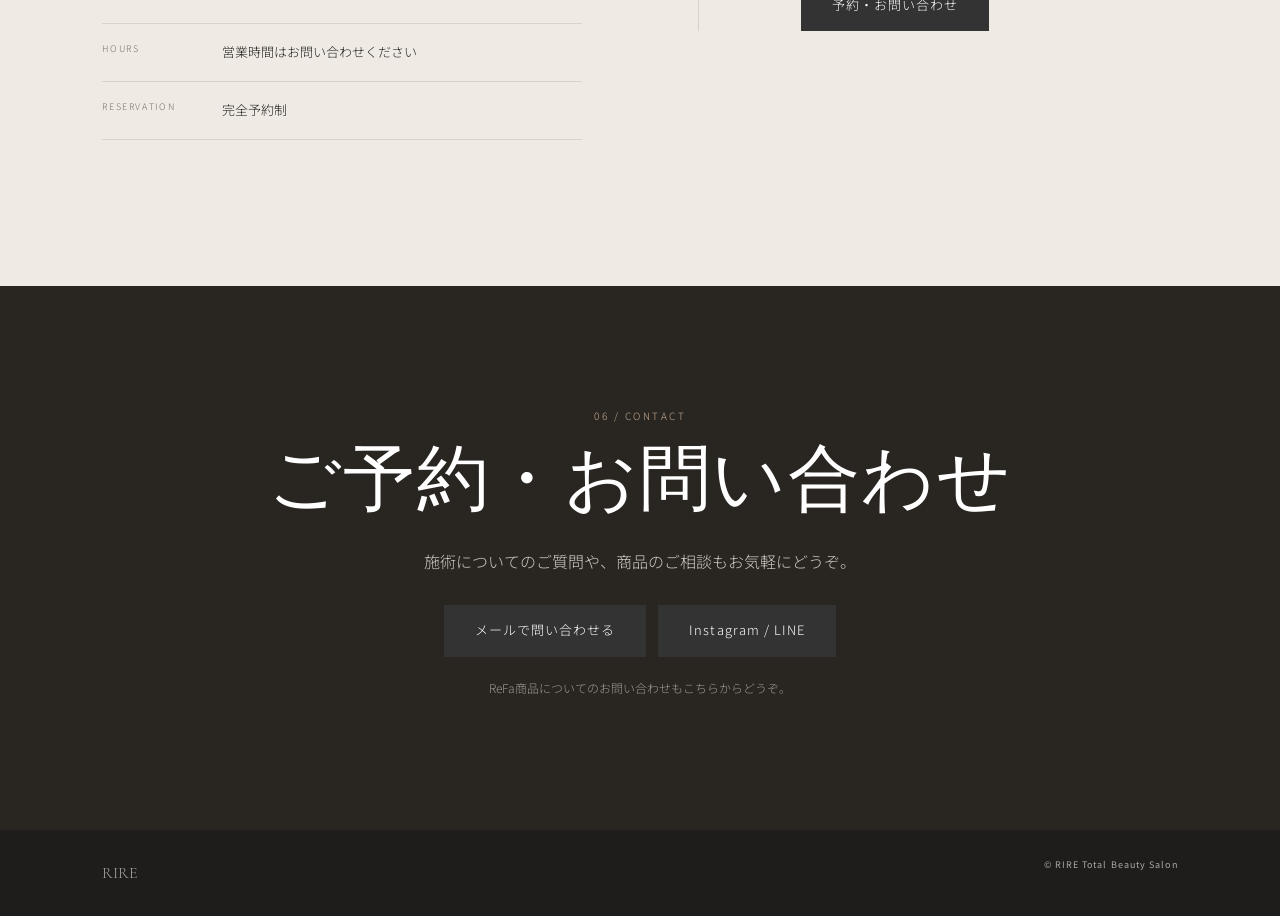
==== commit 17f8763b: "Update index.html" ====
--- a/index.html
+++ b/index.html
@@ -170,6 +170,16 @@
     }
 
     /* =========================
+       TREATMENT
+    ========================= */
+
+    .treatment-card img {
+      width: 100%;
+      aspect-ratio: 1.25 / 1;
+      object-fit: cover;
+    }
+
+    /* =========================
        MOBILE
     ========================= */
 
@@ -474,6 +484,9 @@
 
     <div class="treatment-grid">
 
+
+      <!-- 頭蓋骨ヘッドマッサージ -->
+
       <article class="treatment-card">
 
         <img
@@ -500,6 +513,8 @@
       </article>
 
 
+      <!-- マーメイドセル -->
+
       <article class="treatment-card">
 
         <img
@@ -524,6 +539,35 @@
         </div>
 
       </article>
+
+
+      <!-- ハーブトリートメント -->
+
+      <article class="treatment-card">
+
+        <img
+          src="herb-treatment.jpeg"
+          alt="ハーブトリートメント"
+        >
+
+        <div class="card-body">
+
+          <p class="eyebrow">
+            HERBAL TREATMENT
+          </p>
+
+          <h3>
+            ハーブトリートメント
+          </h3>
+
+          <p>
+            ハーブの力を取り入れながら、肌をやさしく整え、すこやかで美しい肌へ。自然の恵みを感じながら、ゆっくりと自分を整える時間をお過ごしいただけます。
+          </p>
+
+        </div>
+
+      </article>
+
 
     </div>
 
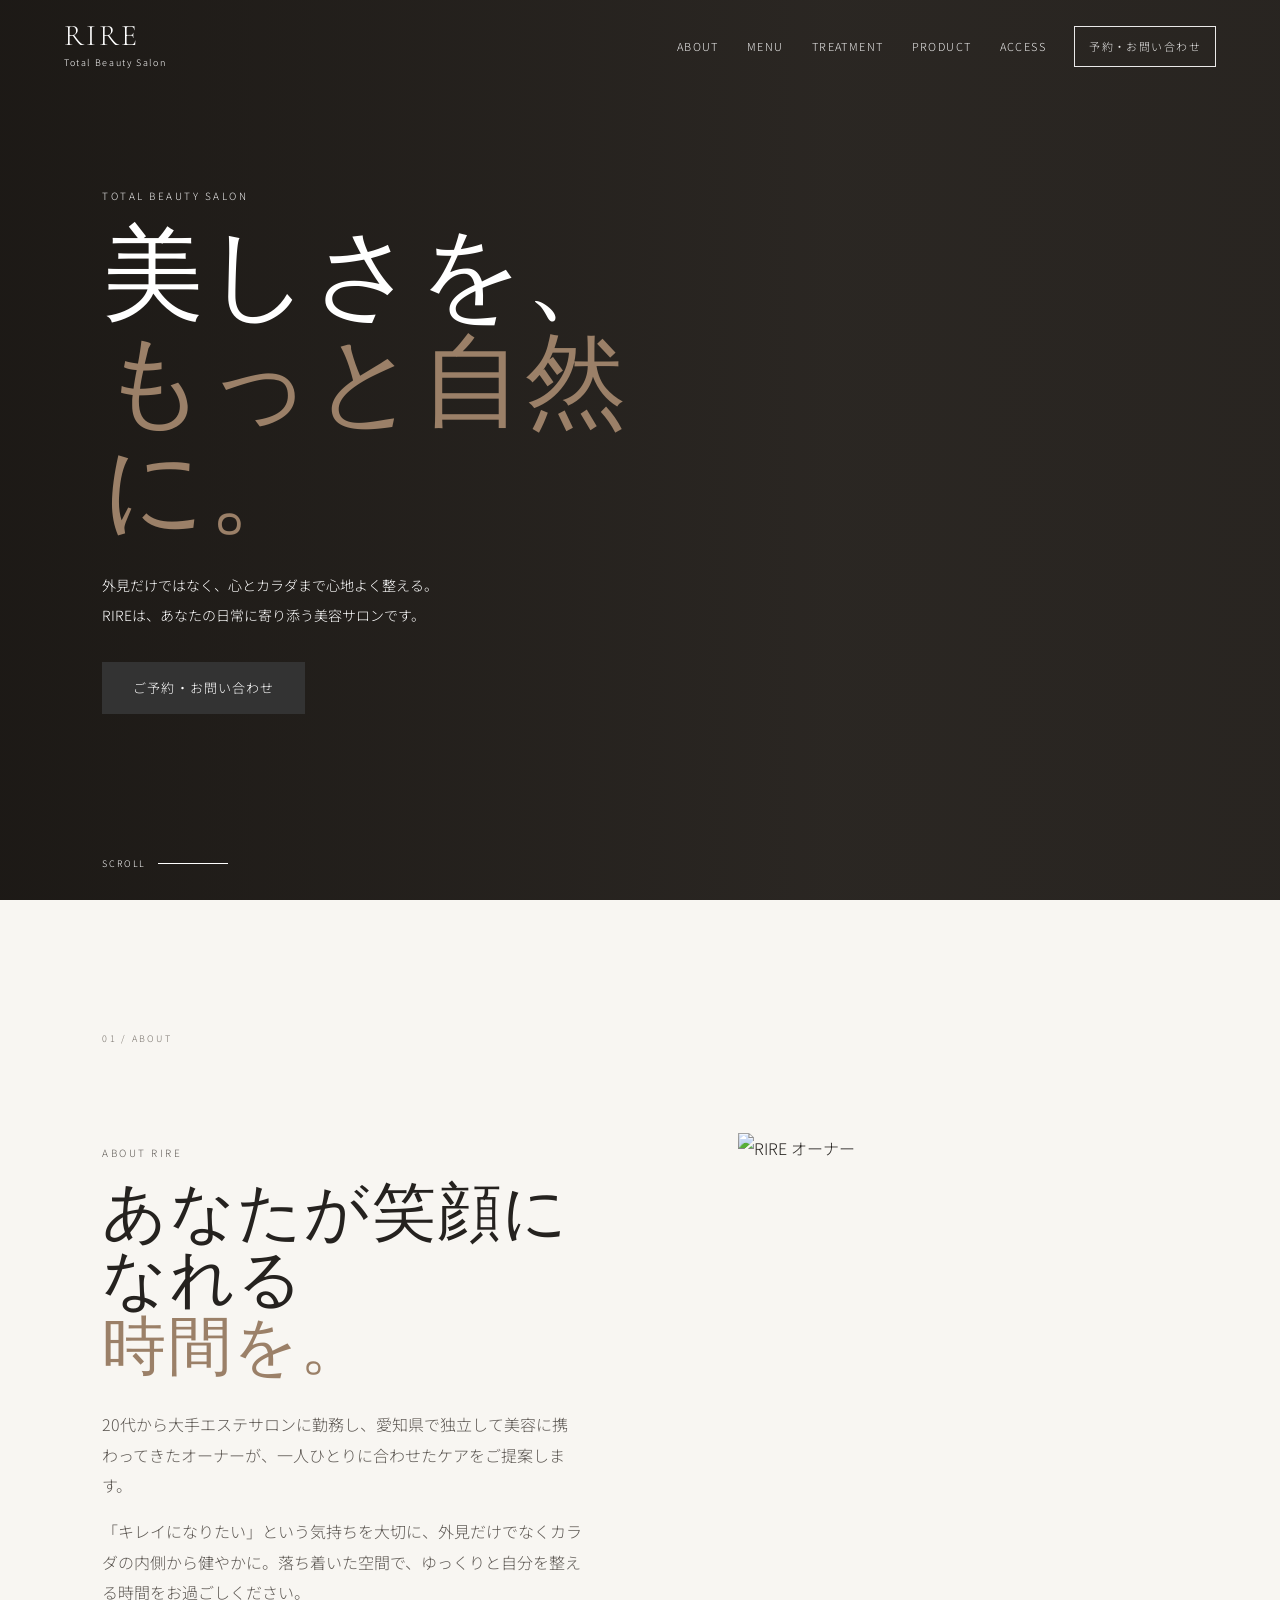
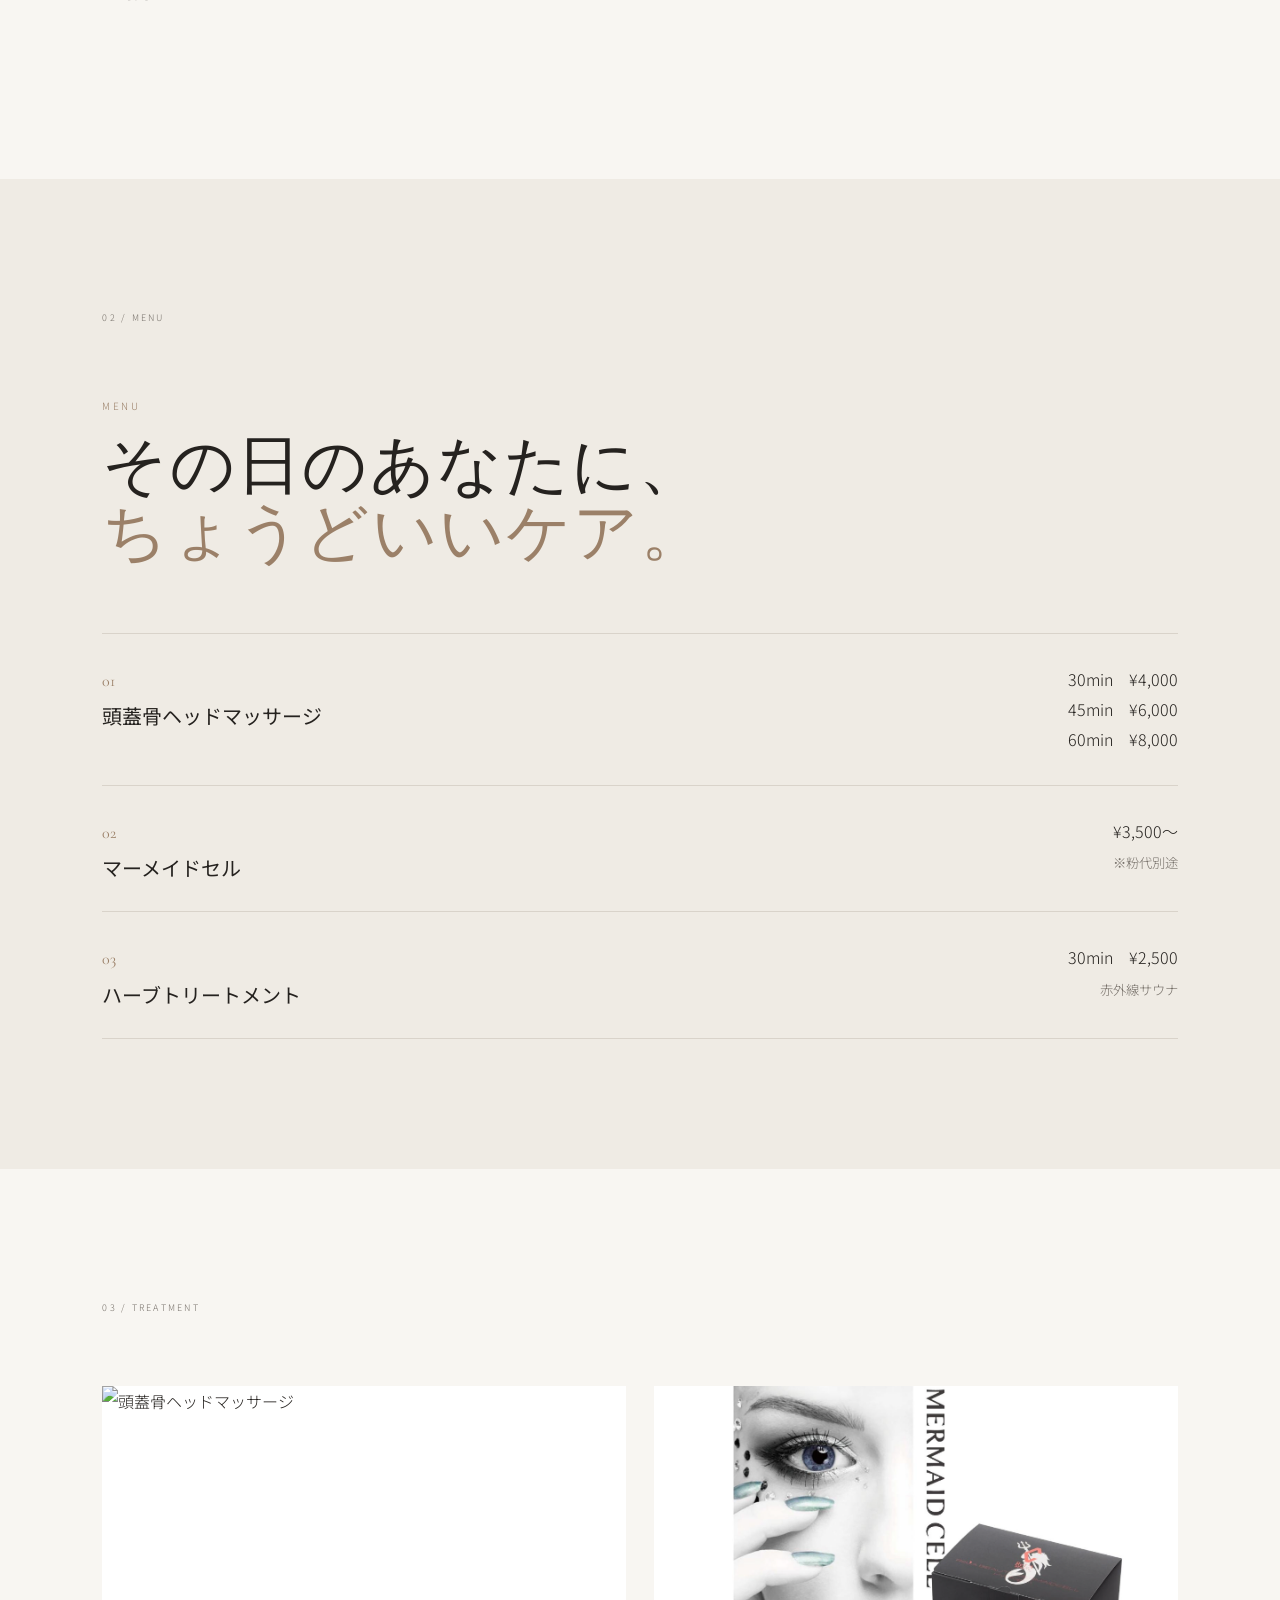
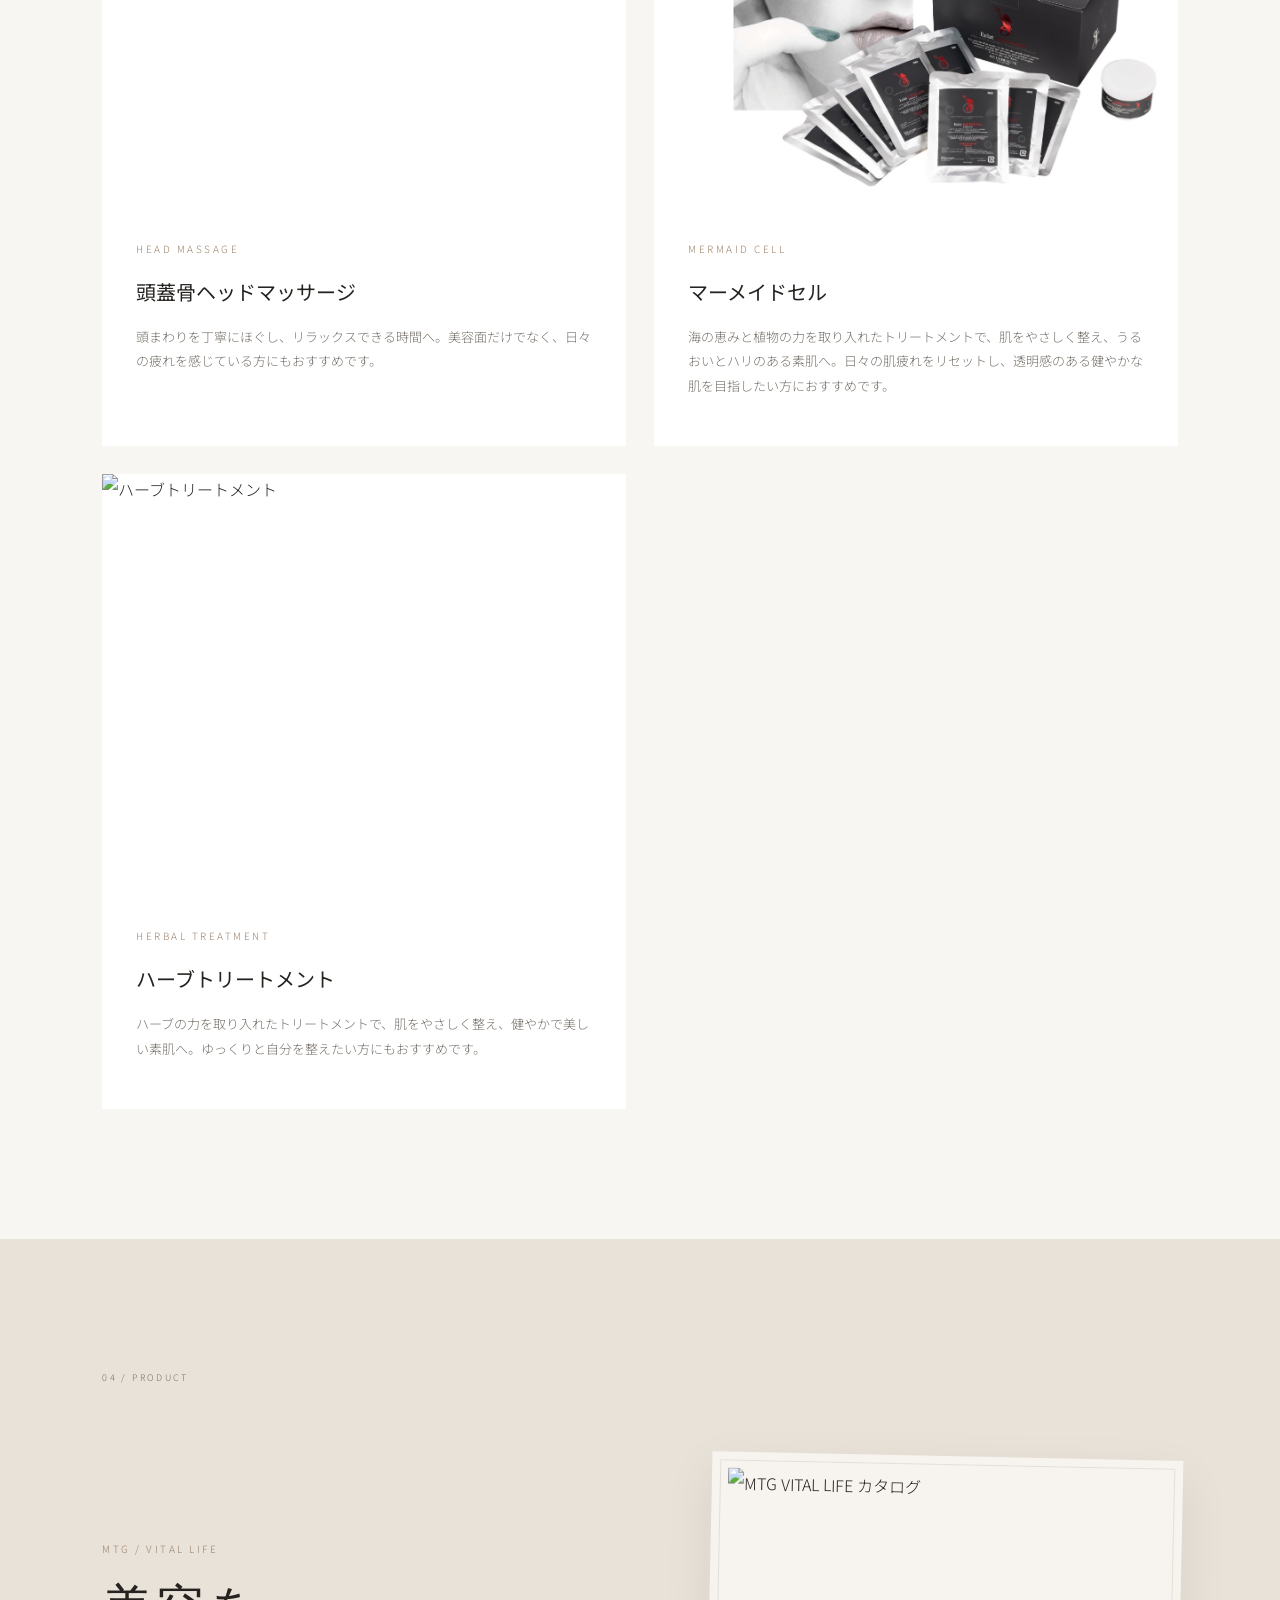
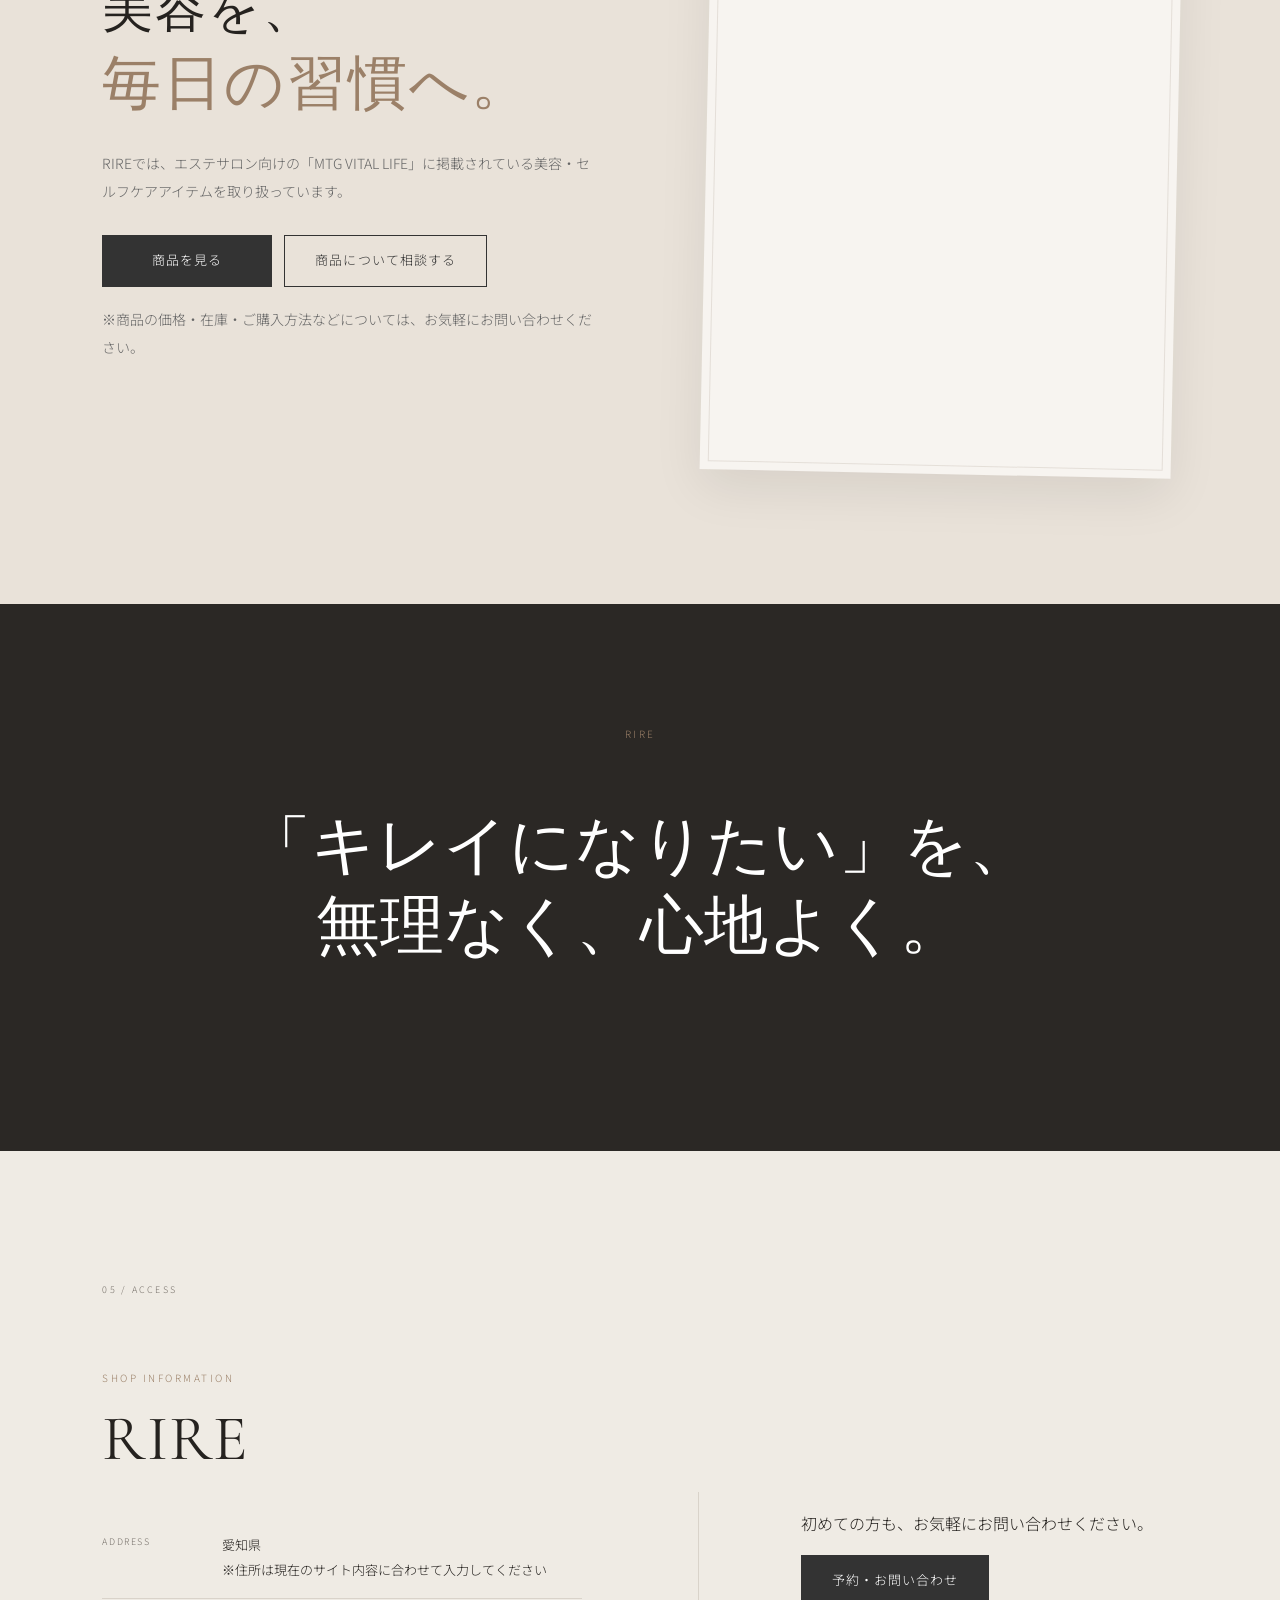
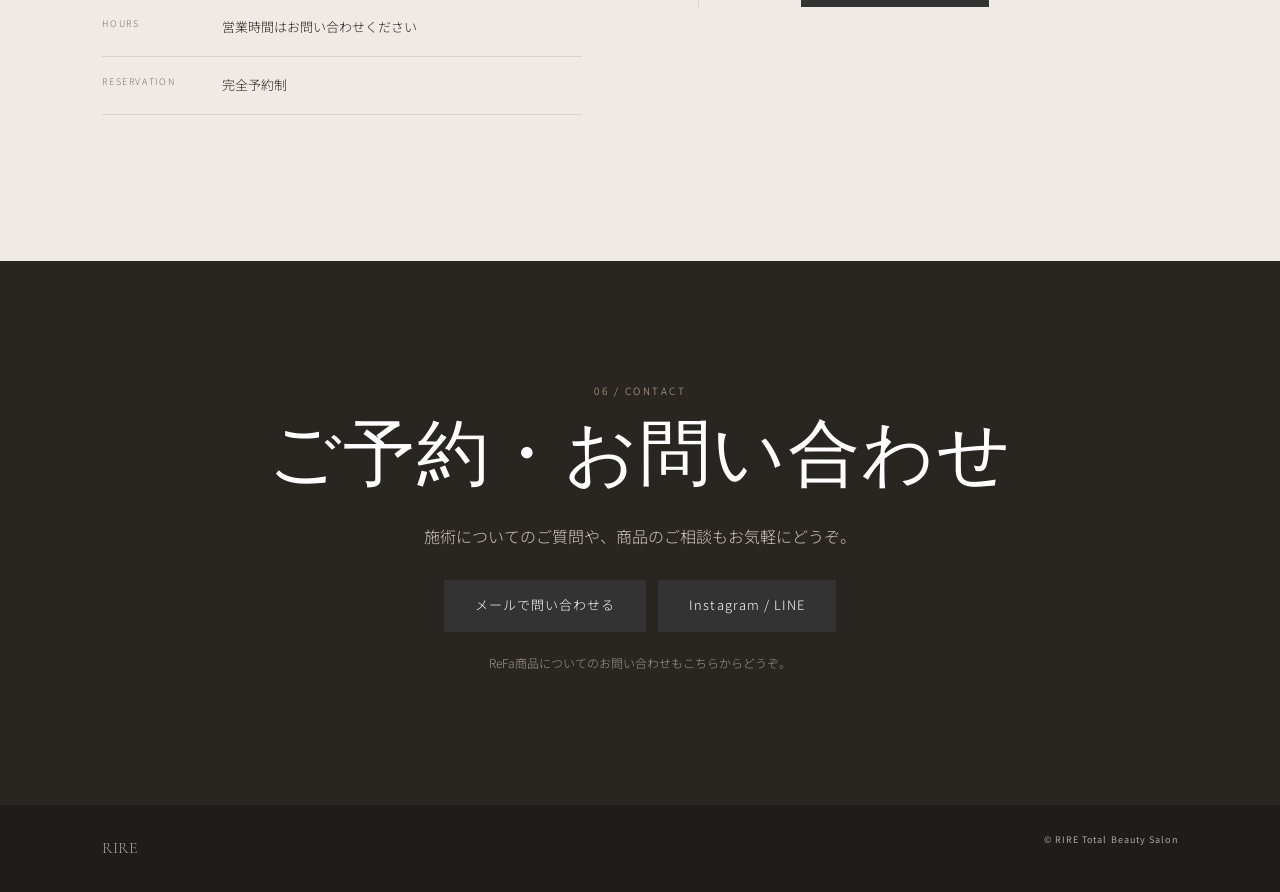
==== commit 617d9f86: "Update index.html" ====
--- a/index.html
+++ b/index.html
@@ -10,7 +10,6 @@
 
   <link rel="preconnect" href="https://fonts.googleapis.com">
   <link rel="preconnect" href="https://fonts.gstatic.com" crossorigin>
-
   <link
     href="https://fonts.googleapis.com/css2?family=Cormorant+Garamond:wght@400;500;600&family=Noto+Sans+JP:wght@300;400;500;600&display=swap"
     rel="stylesheet"
@@ -95,6 +94,7 @@
       width: 100%;
       height: auto;
     }
+
 
     /* =========================
        BUTTON
@@ -140,6 +140,7 @@
       color: #fff;
     }
 
+
     /* =========================
        ACCESS / CONTACT
     ========================= */
@@ -151,6 +152,7 @@
       margin-top: 28px;
     }
 
+
     /* =========================
        HEADER
     ========================= */
@@ -169,15 +171,6 @@
       opacity: 0.55;
     }
 
-    /* =========================
-       TREATMENT
-    ========================= */
-
-    .treatment-card img {
-      width: 100%;
-      aspect-ratio: 1.25 / 1;
-      object-fit: cover;
-    }
 
     /* =========================
        MOBILE
@@ -249,6 +242,7 @@
       }
     }
 
+
     @media (max-width: 480px) {
 
       .product-copy h2 {
@@ -266,6 +260,7 @@
     }
   </style>
 </head>
+
 
 <body>
 
@@ -285,18 +280,24 @@
   </button>
 
   <nav class="nav" aria-label="メインナビゲーション">
+
     <a href="#about">ABOUT</a>
     <a href="#menu">MENU</a>
     <a href="#treatment">TREATMENT</a>
     <a href="#product">PRODUCT</a>
     <a href="#access">ACCESS</a>
-    <a class="nav-cta" href="#contact">予約・お問い合わせ</a>
+
+    <a class="nav-cta" href="#contact">
+      予約・お問い合わせ
+    </a>
+
   </nav>
 
 </header>
 
 
 <main id="top">
+
 
   <!-- HERO -->
 
@@ -366,6 +367,7 @@
 
       </div>
 
+
       <figure class="about-photo">
 
         <img
@@ -404,6 +406,7 @@
 
     <div class="menu-list">
 
+
       <article class="menu-item">
 
         <div>
@@ -439,6 +442,7 @@
 
         <p>
           ¥3,500〜<br>
+
           <small>
             ※粉代別途
           </small>
@@ -461,12 +465,14 @@
 
         <p>
           30min　¥2,500<br>
+
           <small>
             赤外線サウナ
           </small>
         </p>
 
       </article>
+
 
     </div>
 
@@ -561,7 +567,7 @@
           </h3>
 
           <p>
-            ハーブの力を取り入れながら、肌をやさしく整え、すこやかで美しい肌へ。自然の恵みを感じながら、ゆっくりと自分を整える時間をお過ごしいただけます。
+            ハーブの力を取り入れたトリートメントで、肌をやさしく整え、健やかで美しい素肌へ。ゆっくりと自分を整えたい方にもおすすめです。
           </p>
 
         </div>
@@ -584,6 +590,7 @@
 
 
     <div class="product-hero">
+
 
       <div class="product-copy">
 
@@ -610,6 +617,7 @@
             商品を見る
           </a>
 
+
           <a
             class="button button-secondary"
             href="#contact"
@@ -672,6 +680,7 @@
 
     <div class="access-grid">
 
+
       <div>
 
         <p class="eyebrow">
@@ -681,6 +690,7 @@
         <h2>
           RIRE
         </h2>
+
 
         <dl>
 
@@ -775,6 +785,7 @@
         >
           メールで問い合わせる
         </a>
+
 
         <a
           class="button button-outline-light"
@@ -799,6 +810,7 @@
 
   </section>
 
+
 </main>
 
 
